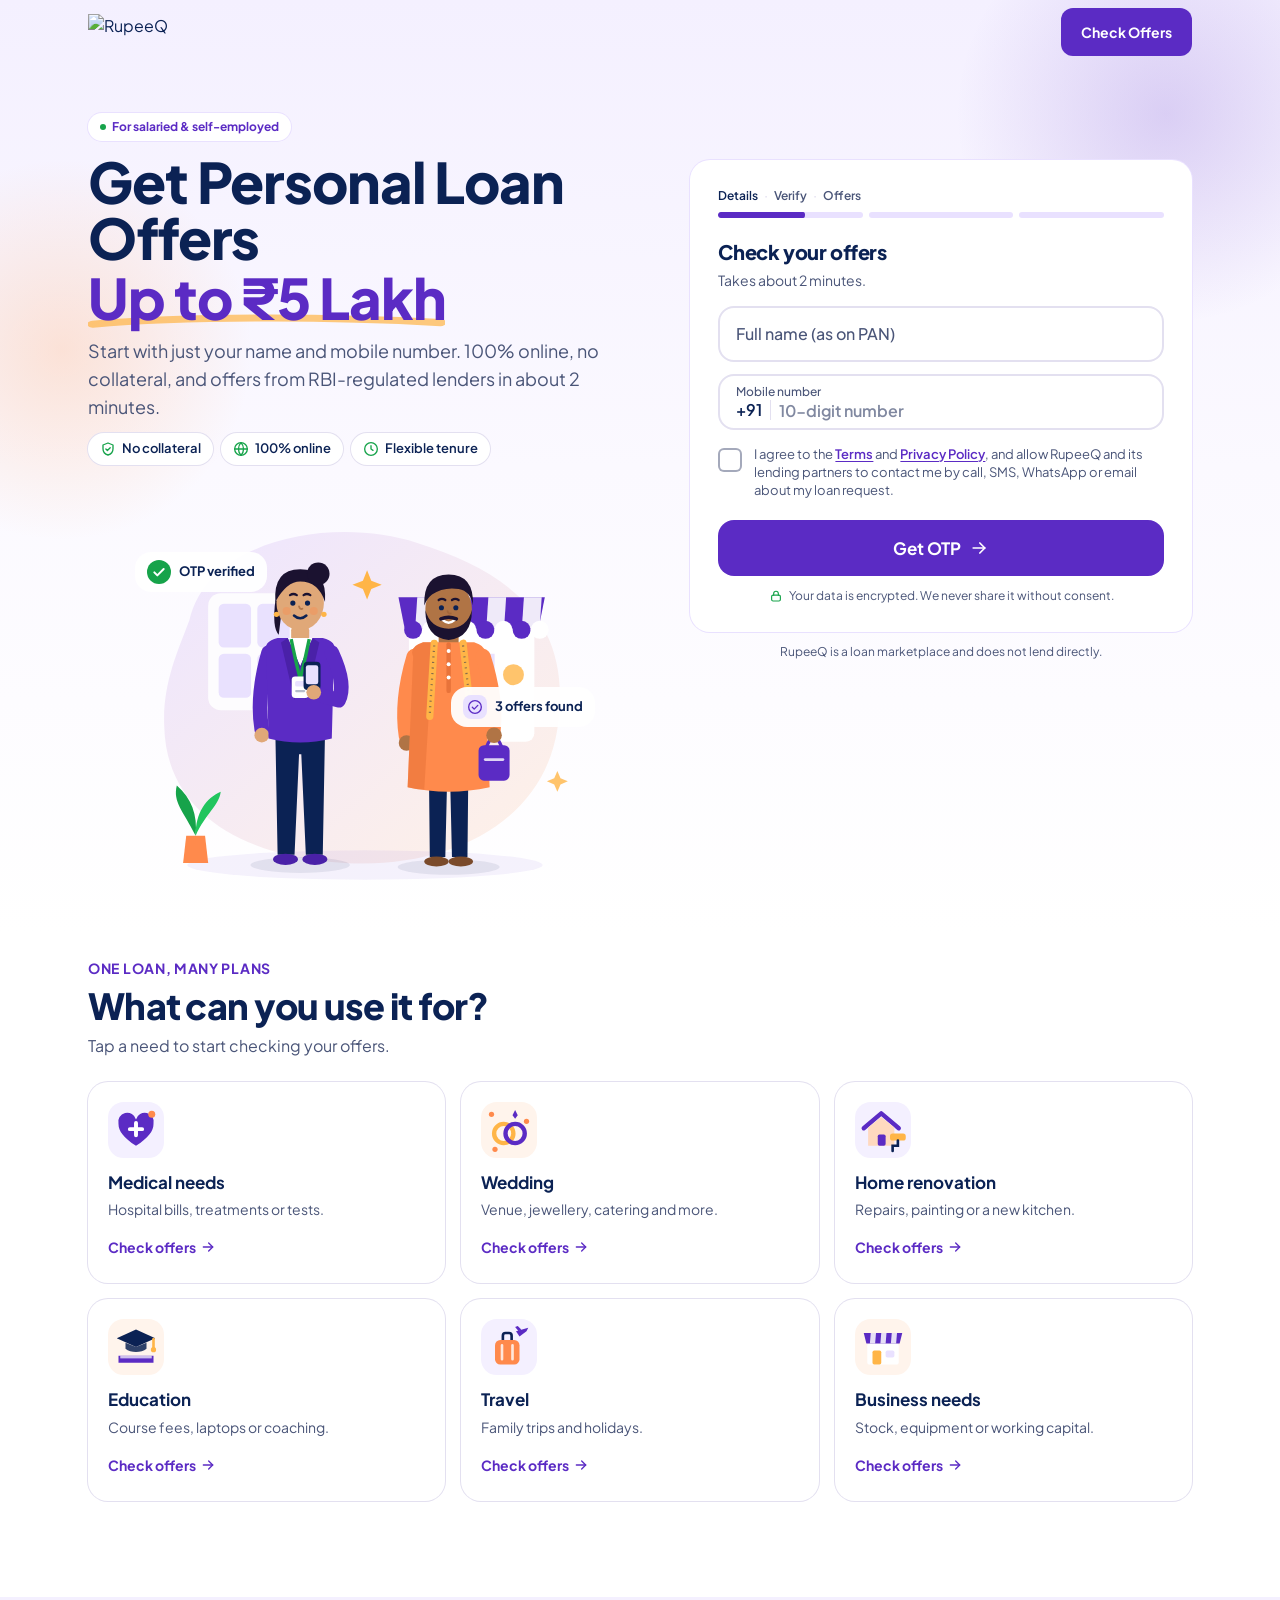
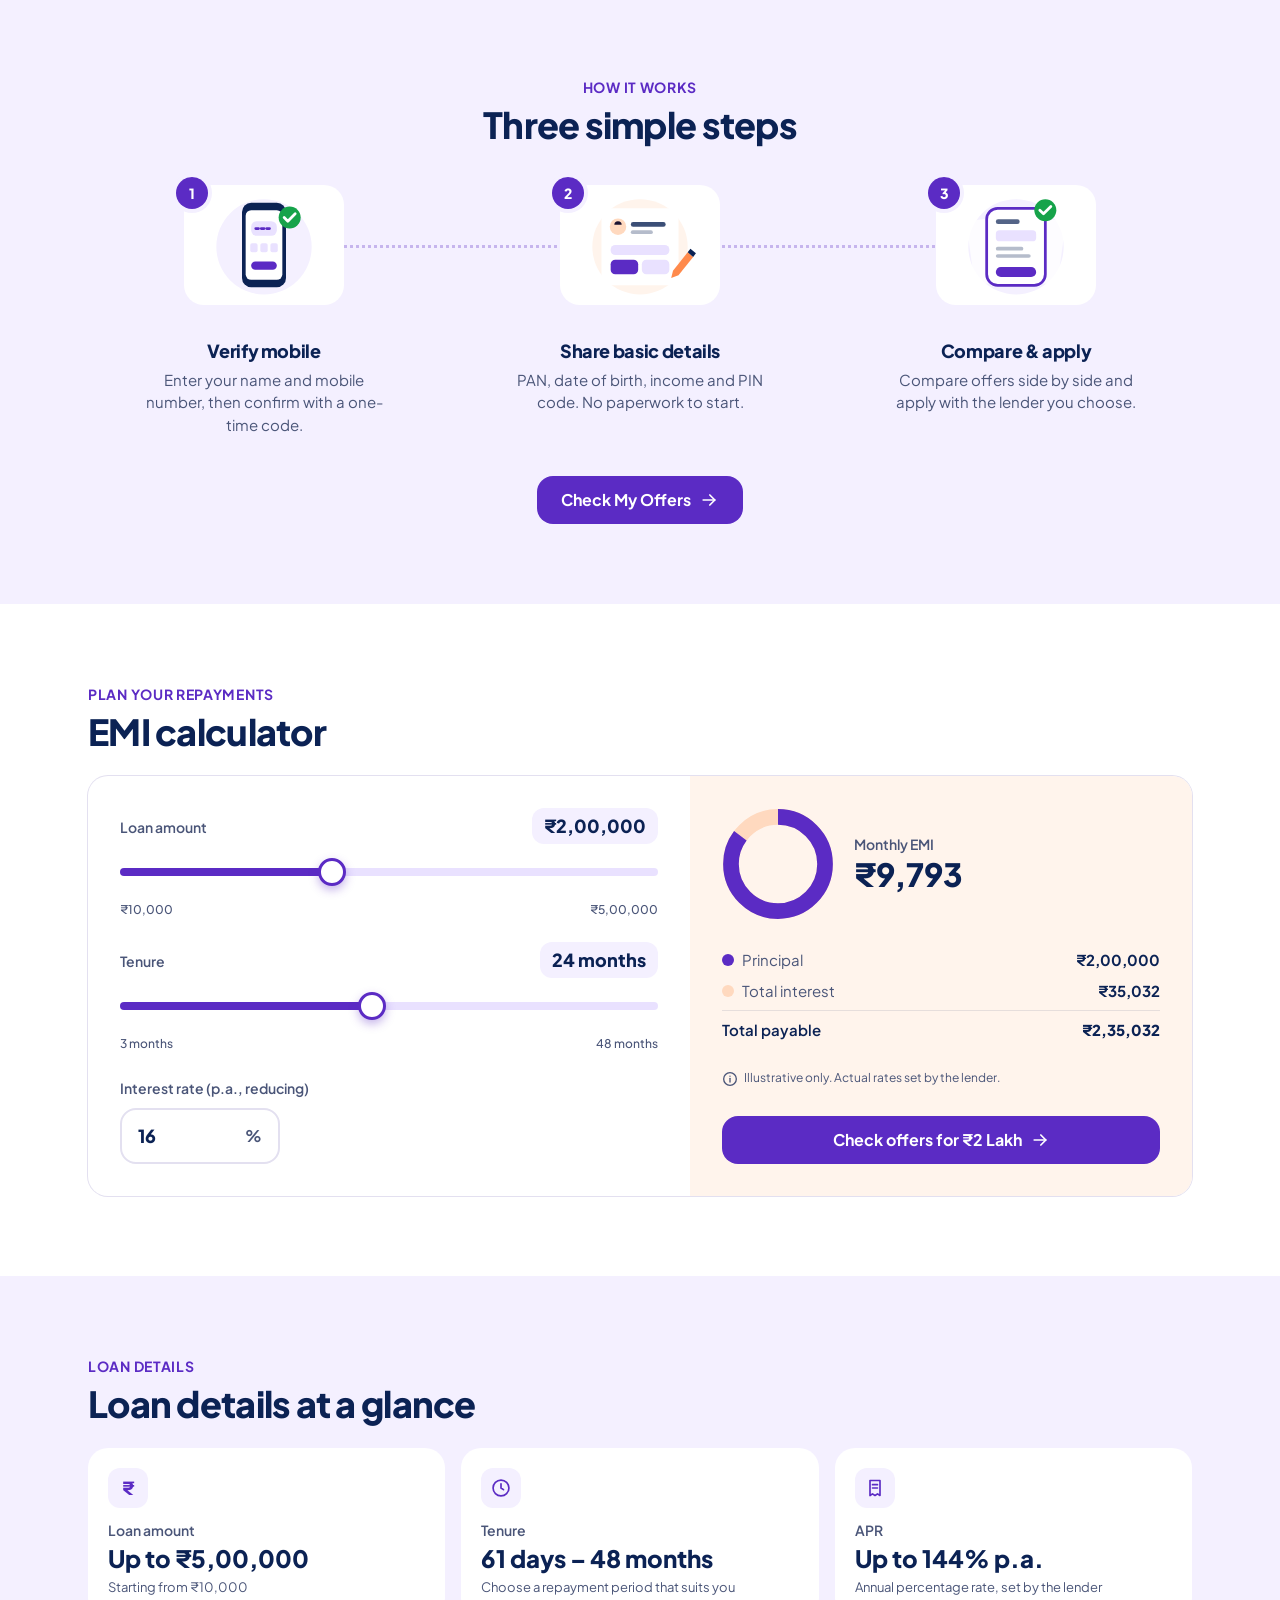
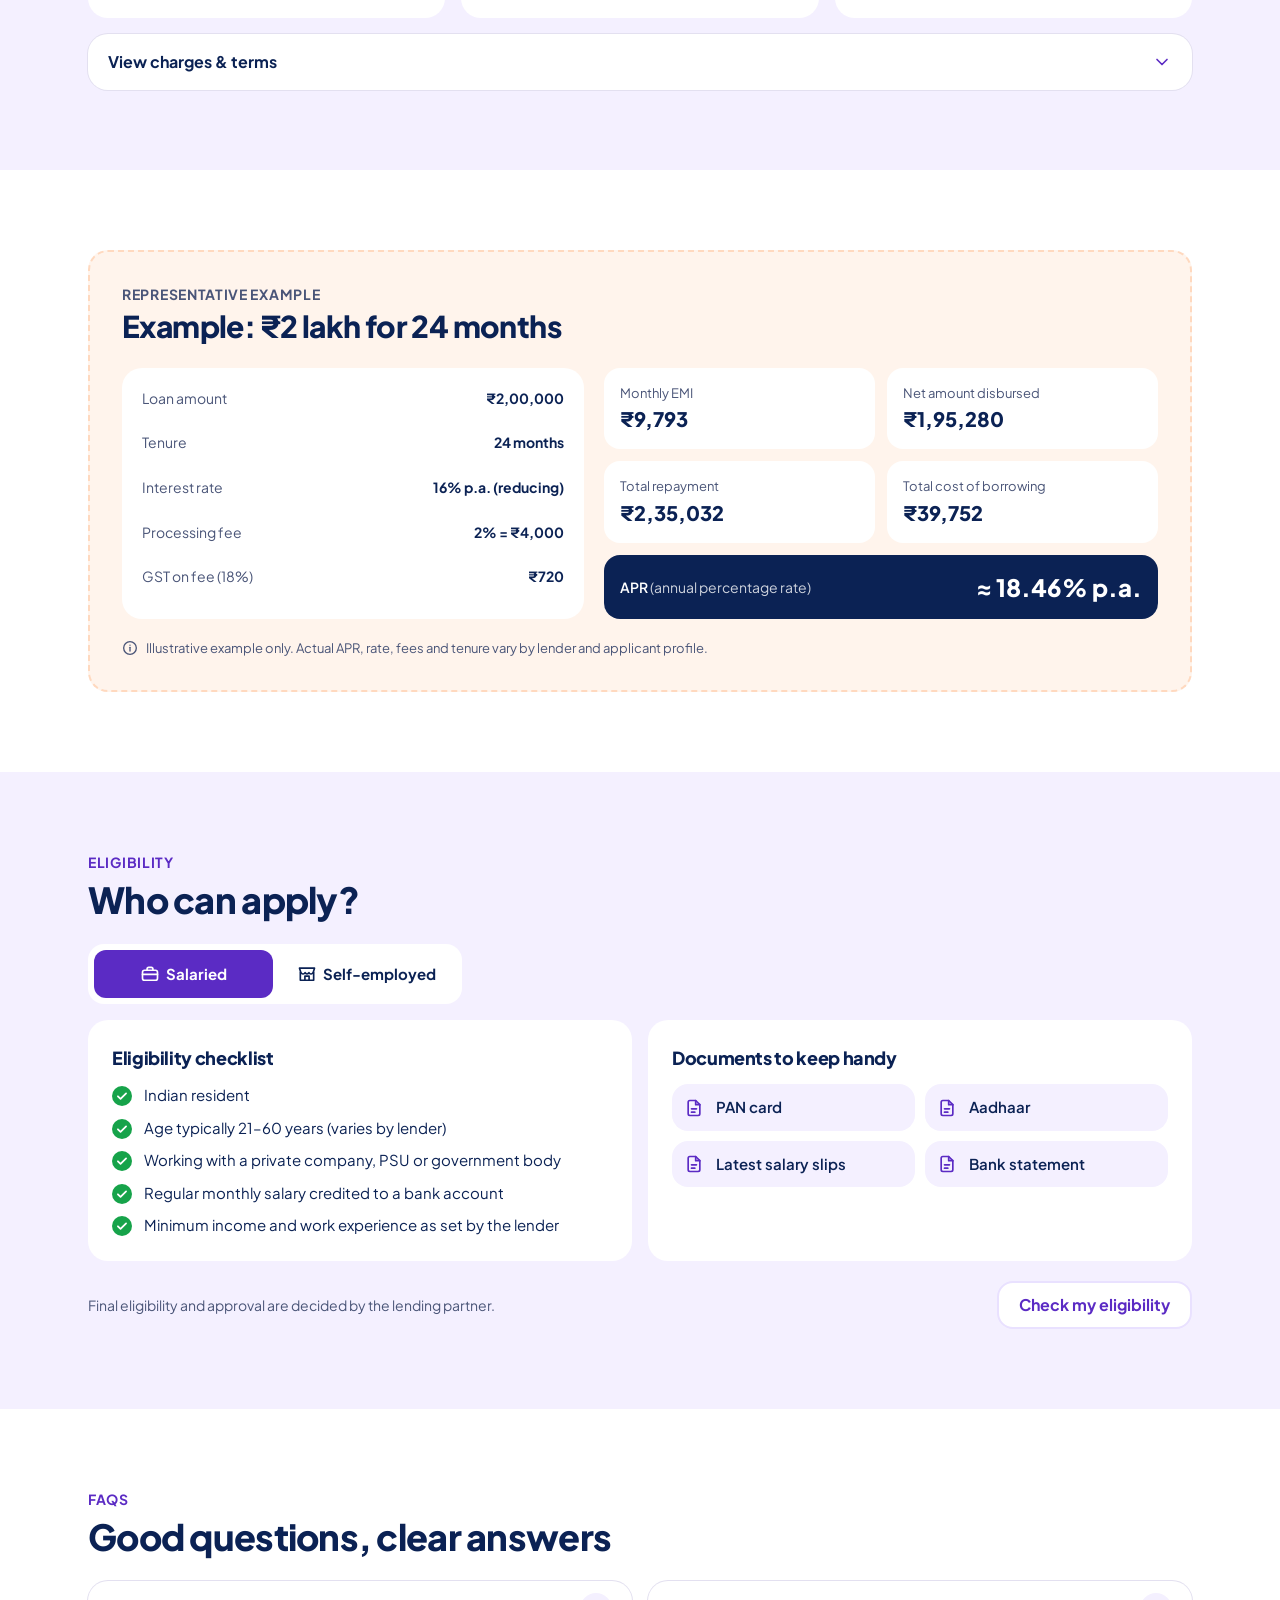
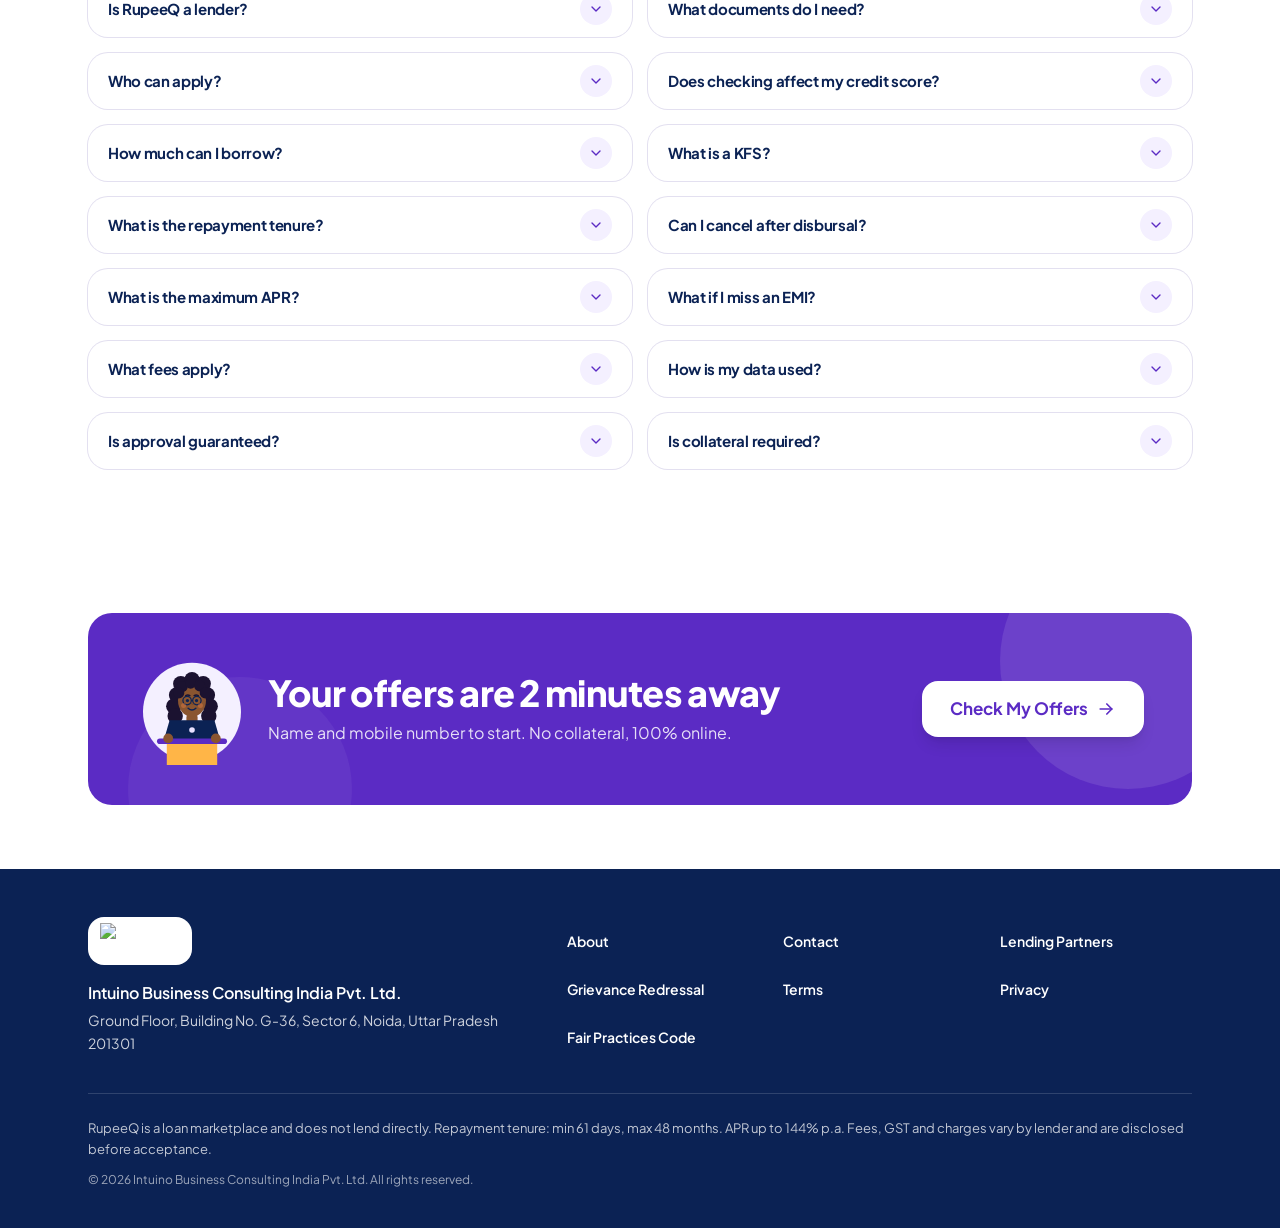
==== site/index.html @ 16d87f69 "Add RupeeQ PL landing page, incoming folder and design handoff - site/: static HTML/CSS/JS build of " ====
<!doctype html>
<html lang="en-IN">
  <head>
    <meta charset="utf-8" />
    <meta name="viewport" content="width=device-width, initial-scale=1" />
    <title>Personal Loan Offers up to ₹5 Lakh | RupeeQ</title>
    <meta
      name="description"
      content="Start with just your name and mobile number. 100% online, no collateral, and personal loan offers from RBI-regulated lenders in about 2 minutes."
    />
    <link rel="preconnect" href="https://fonts.googleapis.com" />
    <link rel="preconnect" href="https://fonts.gstatic.com" crossorigin />
    <link rel="stylesheet" href="https://fonts.googleapis.com/css2?family=Plus+Jakarta+Sans:wght@400;500;600;700;800&amp;display=swap" />
    <link rel="stylesheet" href="css/rupeeq-pl.css" />
    <link rel="stylesheet" href="css/site.css" />
    <script>
      document.documentElement.classList.add("js");
      // apiBase "" runs the form in demo mode (mock OTP / eligibility responses).
      // Set it to the API origin, e.g. "https://api.rupeeq.com", to call /api/pl/* for real.
      window.RQ_CONFIG = {
        apiBase: "",
        offersPath: "/personal-loan/offers",
      };
    </script>
    <script src="js/app.js" defer></script>
  </head>
  <body>
    <a
      href="#apply"
      class="sr-only focus:not-sr-only focus:fixed focus:left-4 focus:top-4 focus:z-50 focus:rounded-xl focus:bg-white focus:p-3 focus:font-bold"
      >Skip to application form</a
    >
    <header id="site-header" class="sticky top-0 z-40 transition-all duration-300 bg-transparent">
      <div id="site-header-bar" class="container-lp flex items-center justify-between transition-all duration-300 h-16">
        <a href="/" class="flex min-h-12 items-center gap-2" aria-label="RupeeQ home"
          ><img alt="RupeeQ" class="h-9 w-auto" src="https://rupeeq.com/public/web/images/global/icons/logo.png" /></a
        ><button type="button" data-cta="header" class="btn-primary rounded-xl px-4 text-sm shadow-none sm:px-5">Check Offers</button>
      </div>
    </header>
    <main id="main">
      <section class="relative -mt-16 overflow-hidden pt-16" aria-labelledby="hero-title">
        <div aria-hidden="true" class="pointer-events-none absolute inset-0 -z-10">
          <div class="absolute inset-0 bg-gradient-to-b from-lilac via-[#FBF9FF] to-white"></div>
          <div
            class="absolute -right-24 -top-24 h-[420px] w-[420px] rounded-full bg-[radial-gradient(closest-side,rgb(91_43_196/0.18),transparent)]"
          ></div>
          <div
            class="absolute -left-32 top-40 h-[380px] w-[380px] rounded-full bg-[radial-gradient(closest-side,rgb(255_186_140/0.35),transparent)]"
          ></div>
        </div>
        <div class="container-lp grid items-start gap-5 pb-10 pt-2 lg:grid-cols-[1.05fr_0.95fr] lg:gap-12 lg:pt-12">
          <div>
            <span
              class="inline-flex items-center gap-1.5 rounded-full bg-white px-3 py-1.5 text-xs font-bold text-brand shadow-[var(--shadow-soft)] ring-1 ring-brand-100"
              ><span class="h-1.5 w-1.5 rounded-full bg-ok" aria-hidden="true"></span> For salaried &amp; self-employed</span
            >
            <h1 id="hero-title" class="mt-3 text-[30px] leading-[1.12] text-ink sm:text-5xl lg:text-[56px]">
              Get Personal Loan Offers<span class="relative mt-1 block w-fit"
                ><span class="relative z-10 text-brand">Up to ₹5 Lakh</span
                ><svg
                  aria-hidden="true"
                  viewBox="0 0 300 20"
                  preserveAspectRatio="none"
                  class="absolute -bottom-1 left-0 z-0 h-3 w-full sm:h-4"
                >
                  <path
                    d="M4 14 C 80 4, 200 4, 296 12"
                    stroke="#FFB547"
                    stroke-width="9"
                    stroke-linecap="round"
                    fill="none"
                    opacity="0.7"
                  ></path></svg
              ></span>
            </h1>
            <p class="mt-3 max-w-xl text-[15px] leading-relaxed text-ink-soft sm:text-lg">
              Start with just your name and mobile number. 100% online, no collateral, and offers from RBI-regulated lenders in about 2
              minutes.
            </p>
            <ul class="mt-3 flex flex-wrap gap-1.5 sm:gap-2" aria-label="Key features">
              <li
                class="flex items-center gap-1.5 rounded-full bg-white px-2.5 py-1 text-[13px] font-semibold text-ink ring-1 ring-line sm:px-3 sm:py-1.5"
              >
                <svg
                  width="24"
                  height="24"
                  viewBox="0 0 24 24"
                  fill="none"
                  stroke="currentColor"
                  stroke-width="2"
                  stroke-linecap="round"
                  stroke-linejoin="round"
                  aria-hidden="true"
                  focusable="false"
                  class="h-4 w-4 text-ok"
                >
                  <path d="M12 3 4.5 6v5.5c0 4.6 3.2 8.2 7.5 9.5 4.3-1.3 7.5-4.9 7.5-9.5V6L12 3Z"></path>
                  <path d="m8.8 12 2.3 2.3 4.2-4.3"></path>
                </svg>
                No collateral
              </li>
              <li
                class="flex items-center gap-1.5 rounded-full bg-white px-2.5 py-1 text-[13px] font-semibold text-ink ring-1 ring-line sm:px-3 sm:py-1.5"
              >
                <svg
                  width="24"
                  height="24"
                  viewBox="0 0 24 24"
                  fill="none"
                  stroke="currentColor"
                  stroke-width="2"
                  stroke-linecap="round"
                  stroke-linejoin="round"
                  aria-hidden="true"
                  focusable="false"
                  class="h-4 w-4 text-ok"
                >
                  <circle cx="12" cy="12" r="9.5"></circle>
                  <path d="M2.5 12h19M12 2.5c2.6 2.8 3.8 6 3.8 9.5s-1.2 6.7-3.8 9.5c-2.6-2.8-3.8-6-3.8-9.5S9.4 5.3 12 2.5Z"></path>
                </svg>
                100% online
              </li>
              <li
                class="flex items-center gap-1.5 rounded-full bg-white px-2.5 py-1 text-[13px] font-semibold text-ink ring-1 ring-line sm:px-3 sm:py-1.5"
              >
                <svg
                  width="24"
                  height="24"
                  viewBox="0 0 24 24"
                  fill="none"
                  stroke="currentColor"
                  stroke-width="2"
                  stroke-linecap="round"
                  stroke-linejoin="round"
                  aria-hidden="true"
                  focusable="false"
                  class="h-4 w-4 text-ok"
                >
                  <circle cx="12" cy="12" r="9.5"></circle>
                  <path d="M12 7v5l3 2"></path>
                </svg>
                Flexible tenure
              </li>
            </ul>
            <div class="relative mx-auto w-full max-w-[460px] mt-8 hidden lg:block">
              <svg
                viewBox="0 0 440 380"
                class="h-auto w-full"
                role="img"
                aria-label="Illustration of a salaried professional and a self-employed shop owner checking loan offers"
              >
                <defs>
                  <linearGradient id="hs-bg" x1="0" y1="0" x2="1" y2="1">
                    <stop offset="0" stop-color="#EDE5FF"></stop>
                    <stop offset="1" stop-color="#FFF1E6"></stop>
                  </linearGradient>
                </defs>
                <path
                  d="M52 118 C70 40 190 18 270 44 C360 72 420 120 404 222 C390 312 300 356 200 350 C100 344 30 300 28 220 C26 180 40 150 52 118 Z"
                  fill="url(#hs-bg)"
                ></path>
                <g opacity="0.9">
                  <rect x="70" y="92" width="88" height="112" rx="12" fill="#FFFFFF"></rect>
                  <rect x="80" y="102" width="31" height="42" rx="5" fill="#E9E1FF"></rect>
                  <rect x="117" y="102" width="31" height="42" rx="5" fill="#E9E1FF"></rect>
                  <rect x="80" y="150" width="31" height="42" rx="5" fill="#E9E1FF"></rect>
                  <rect x="117" y="150" width="31" height="42" rx="5" fill="#E9E1FF"></rect>
                </g>
                <g>
                  <rect x="262" y="118" width="120" height="116" rx="8" fill="#FFFFFF"></rect>
                  <path d="M252 96 H392 L386 126 H258 Z" fill="#5B2BC4"></path>
                  <path d="M270 96 H287 L285 126 H268 Z" fill="#FFFFFF" opacity="0.9"></path>
                  <path d="M304 96 H321 L319 126 H302 Z" fill="#FFFFFF" opacity="0.9"></path>
                  <path d="M338 96 H355 L353 126 H336 Z" fill="#FFFFFF" opacity="0.9"></path>
                  <path d="M372 96 H389 L387 126 H370 Z" fill="#FFFFFF" opacity="0.9"></path>
                  <circle cx="266" cy="127" r="8.6" fill="#5B2BC4"></circle>
                  <circle cx="283.3" cy="127" r="8.6" fill="#FFFFFF"></circle>
                  <circle cx="300.6" cy="127" r="8.6" fill="#5B2BC4"></circle>
                  <circle cx="317.9" cy="127" r="8.6" fill="#FFFFFF"></circle>
                  <circle cx="335.2" cy="127" r="8.6" fill="#5B2BC4"></circle>
                  <circle cx="352.5" cy="127" r="8.6" fill="#FFFFFF"></circle>
                  <circle cx="369.8" cy="127" r="8.6" fill="#5B2BC4"></circle>
                  <circle cx="387.1" cy="127" r="8.6" fill="#FFFFFF"></circle>
                  <path d="M280 150 h28 v40 h-28 z" fill="#FFD9BF"></path>
                  <path d="M290 150 v-6 h8 v6" stroke="#FF8A4C" stroke-width="3" fill="none"></path>
                  <path d="M318 150 h26 v40 h-26 z" fill="#E9E1FF"></path>
                  <circle cx="362" cy="170" r="10" fill="#FFB547" opacity="0.8"></circle>
                </g>
                <ellipse cx="220" cy="352" rx="170" ry="14" fill="#5B2BC4" opacity="0.06"></ellipse>
                <g transform="translate(46 350)">
                  <path d="M0 0 h24 l-3 -26 h-18 z" fill="#FF8A4C"></path>
                  <path d="M12 -26 C0 -50 -10 -58 -6 -74 C8 -62 14 -46 12 -26 Z" fill="#16A34A"></path>
                  <path d="M12 -26 C22 -48 34 -54 36 -68 C22 -62 12 -48 12 -26 Z" fill="#22C55E"></path>
                </g>
                <g transform="translate(158 352) scale(1.08)">
                  <ellipse cx="0" cy="0" rx="44" ry="7" fill="#0B2254" opacity="0.08"></ellipse>
                  <path d="M-22 -118 L-20 -9 L-5 -9 L-1 -98 L1 -98 L5 -9 L20 -9 L22 -118 Z" fill="#0B2254"></path>
                  <ellipse cx="-13" cy="-5" rx="11" ry="5" fill="#4A21A8"></ellipse>
                  <ellipse cx="13" cy="-5" rx="11" ry="5" fill="#4A21A8"></ellipse>
                  <path d="M-28 -188 Q-39 -150 -34 -120" stroke="#5B2BC4" stroke-width="13" stroke-linecap="round" fill="none"></path>
                  <circle cx="-34" cy="-115" r="6.5" fill="#E0A878"></circle>
                  <rect x="-8" y="-214" width="16" height="18" rx="6" fill="#E0A878"></rect>
                  <path d="M-30 -188 Q-33 -198 -20 -201 L20 -201 Q33 -198 30 -188 L28 -112 Q0 -105 -28 -112 Z" fill="#5B2BC4"></path>
                  <path d="M-11 -201 L0 -176 L11 -201 Z" fill="#FFFFFF"></path>
                  <path d="M-11 -201 L0 -176 L-5 -146 L-17 -197 Z" fill="#4A21A8"></path>
                  <path d="M11 -201 L0 -176 L5 -146 L17 -197 Z" fill="#4A21A8"></path>
                  <path d="M-8 -200 Q-3 -176 0 -165 Q3 -176 8 -200" stroke="#16A34A" stroke-width="3" fill="none"></path>
                  <rect x="-7.5" y="-167" width="15" height="19" rx="3" fill="#FFFFFF"></rect>
                  <rect x="-4.5" y="-163" width="9" height="5" rx="1.5" fill="#E9E1FF"></rect>
                  <rect x="-4.5" y="-155" width="9" height="2" rx="1" fill="#0B2254" opacity="0.3"></rect>
                  <path d="M-22 -234 Q-25 -210 -19 -204 L-15 -236 Z" fill="#1B1230"></path>
                  <ellipse cx="0" cy="-232" rx="21" ry="24" fill="#E0A878"></ellipse>
                  <path d="M-22 -233 Q-24 -262 0 -262 Q24 -262 22 -233 Q16 -251 0 -251 Q-12 -251 -22 -233 Z" fill="#1B1230"></path>
                  <circle cx="16" cy="-258" r="10" fill="#1B1230"></circle>
                  <circle cx="-21" cy="-222" r="2.4" fill="#FFB547"></circle>
                  <circle cx="21" cy="-222" r="2.4" fill="#FFB547"></circle>
                  <g>
                    <path d="M-9 -239 q3 -2 6 0" stroke="#1B1230" stroke-width="2" stroke-linecap="round" fill="none"></path>
                    <path d="M3 -239 q3 -2 6 0" stroke="#1B1230" stroke-width="2" stroke-linecap="round" fill="none"></path>
                    <circle cx="-6.5" cy="-232" r="2.3" fill="#0B2254"></circle>
                    <circle cx="6.5" cy="-232" r="2.3" fill="#0B2254"></circle>
                    <path d="M-5.5 -221 Q0 -216 5.5 -221" stroke="#0B2254" stroke-width="2.2" stroke-linecap="round" fill="none"></path>
                    <g fill="#FF8A4C" opacity="0.35">
                      <circle cx="-12" cy="-225" r="3.6"></circle>
                      <circle cx="12" cy="-225" r="3.6"></circle>
                    </g>
                    <path d="M-1 -229 q1 3 3 2" stroke="#9C6238" stroke-width="1.6" stroke-linecap="round" fill="none" opacity="0.7"></path>
                  </g>
                  <path
                    d="M28 -188 Q41 -160 34 -146 L15 -151"
                    stroke="#5B2BC4"
                    stroke-width="13"
                    stroke-linecap="round"
                    stroke-linejoin="round"
                    fill="none"
                  ></path>
                  <rect x="3" y="-180" width="15" height="25" rx="3.5" fill="#0B2254"></rect>
                  <rect x="5" y="-177" width="11" height="17" rx="2" fill="#E9E1FF"></rect>
                  <circle cx="12" cy="-153" r="6.5" fill="#E0A878"></circle>
                </g>
                <g transform="translate(300 354) scale(1.06)">
                  <ellipse cx="0" cy="0" rx="46" ry="7" fill="#0B2254" opacity="0.08"></ellipse>
                  <path d="M-18 -110 L-17 -9 L-3 -9 L-1 -95 L1 -95 L3 -9 L17 -9 L18 -110 Z" fill="#0B2254"></path>
                  <ellipse cx="-11" cy="-5" rx="11" ry="4.5" fill="#7A4A2A"></ellipse>
                  <ellipse cx="11" cy="-5" rx="11" ry="4.5" fill="#7A4A2A"></ellipse>
                  <path d="M-31 -190 Q-43 -150 -38 -118" stroke="#FF8A4C" stroke-width="14" stroke-linecap="round" fill="none"></path>
                  <circle cx="-38" cy="-112" r="7" fill="#B07445"></circle>
                  <rect x="-9" y="-215" width="18" height="18" rx="6" fill="#B07445"></rect>
                  <path d="M-32 -190 Q-36 -199 -23 -203 L23 -203 Q36 -199 32 -190 L37 -72 Q0 -64 -37 -72 Z" fill="#FF8A4C"></path>
                  <path d="M-32 -190 Q-36 -199 -23 -203 L-14 -203 L-22 -70 Q-30 -70 -37 -72 Z" fill="#E8733A" opacity="0.55"></path>
                  <rect x="-2" y="-203" width="4" height="46" rx="2" fill="#E8733A"></rect>
                  <circle cx="0" cy="-195" r="1.8" fill="#FFFFFF"></circle>
                  <circle cx="0" cy="-183" r="1.8" fill="#FFFFFF"></circle>
                  <circle cx="0" cy="-171" r="1.8" fill="#FFFFFF"></circle>
                  <path d="M-13 -202 Q-15 -170 -17 -136" stroke="#FFB547" stroke-width="6.5" stroke-linecap="round" fill="none"></path>
                  <path d="M13 -202 Q16 -176 19 -148" stroke="#FFB547" stroke-width="6.5" stroke-linecap="round" fill="none"></path>
                  <path
                    d="M-13 -200 Q-15 -170 -17 -138"
                    stroke="#0B2254"
                    stroke-width="2"
                    stroke-dasharray="1 4"
                    fill="none"
                    opacity="0.5"
                  ></path>
                  <path
                    d="M13 -200 Q16 -176 19 -150"
                    stroke="#0B2254"
                    stroke-width="2"
                    stroke-dasharray="1 4"
                    fill="none"
                    opacity="0.5"
                  ></path>
                  <ellipse cx="0" cy="-233" rx="21" ry="24" fill="#B07445"></ellipse>
                  <path
                    d="M-22 -236 Q-23 -264 0 -264 Q23 -264 22 -236 Q20 -249 9 -251 Q-5 -253 -15 -246 Q-20 -242 -22 -236 Z"
                    fill="#1B1230"
                  ></path>
                  <path d="M-21 -232 Q-21 -207 0 -205 Q21 -207 21 -232 Q17 -216 0 -215 Q-17 -216 -21 -232 Z" fill="#1B1230"></path>
                  <g>
                    <path d="M-9 -241 q3 -2 6 0" stroke="#1B1230" stroke-width="2" stroke-linecap="round" fill="none"></path>
                    <path d="M3 -241 q3 -2 6 0" stroke="#1B1230" stroke-width="2" stroke-linecap="round" fill="none"></path>
                    <circle cx="-6.5" cy="-234" r="2.3" fill="#0B2254"></circle>
                    <circle cx="6.5" cy="-234" r="2.3" fill="#0B2254"></circle>
                    <path d="M-5.5 -223 Q0 -218 5.5 -223" stroke="#FFFFFF" stroke-width="2.2" stroke-linecap="round" fill="none"></path>
                    <path d="M-1 -231 q1 3 3 2" stroke="#9C6238" stroke-width="1.6" stroke-linecap="round" fill="none" opacity="0.7"></path>
                  </g>
                  <path d="M-7 -224 Q0 -227 7 -224" stroke="#1B1230" stroke-width="3.2" stroke-linecap="round" fill="none"></path>
                  <path d="M31 -190 Q43 -152 40 -124" stroke="#FF8A4C" stroke-width="14" stroke-linecap="round" fill="none"></path>
                  <path d="M34 -108 Q41 -126 48 -108" stroke="#5B2BC4" stroke-width="3" fill="none"></path>
                  <rect x="27" y="-110" width="28" height="32" rx="5" fill="#5B2BC4"></rect>
                  <path d="M33 -97 h16" stroke="#FFFFFF" stroke-width="2.5" stroke-linecap="round" opacity="0.8"></path>
                  <circle cx="41" cy="-119" r="7" fill="#B07445"></circle>
                </g>
                <g fill="#FFB547">
                  <path d="M222 70 l4 10 10 4 -10 4 -4 10 -4 -10 -10 -4 10 -4 z"></path>
                  <path d="M404 262 l3 7 7 3 -7 3 -3 7 -3 -7 -7 -3 7 -3 z" opacity="0.8"></path>
                </g>
              </svg>
              <div
                aria-hidden="true"
                class="pointer-events-none absolute flex items-center gap-2 rounded-2xl bg-white/95 px-3 py-2 text-[13px] font-bold text-ink shadow-[var(--shadow-lift)] left-0 top-[14%] rq-float"
                style="--float-delay: 0.6s"
              >
                <span class="flex h-6 w-6 items-center justify-center rounded-full bg-ok text-white"
                  ><svg
                    width="24"
                    height="24"
                    viewBox="0 0 24 24"
                    fill="none"
                    stroke="currentColor"
                    stroke-width="3"
                    stroke-linecap="round"
                    stroke-linejoin="round"
                    aria-hidden="true"
                    focusable="false"
                    class="h-4 w-4"
                  >
                    <path d="m5 12.5 4.5 4.5L19 7.5"></path></svg></span
                >OTP verified
              </div>
              <div
                aria-hidden="true"
                class="pointer-events-none absolute flex items-center gap-2 rounded-2xl bg-white/95 px-3 py-2 text-[13px] font-bold text-ink shadow-[var(--shadow-lift)] right-0 top-[48%] rq-float"
                style="--float-delay: 1s"
              >
                <span class="flex h-6 w-6 items-center justify-center rounded-lg bg-brand-100 text-brand"
                  ><svg
                    width="24"
                    height="24"
                    viewBox="0 0 24 24"
                    fill="none"
                    stroke="currentColor"
                    stroke-width="2"
                    stroke-linecap="round"
                    stroke-linejoin="round"
                    aria-hidden="true"
                    focusable="false"
                    class="h-4 w-4"
                  >
                    <circle cx="12" cy="12" r="9.5"></circle>
                    <path d="m8 12.4 2.8 2.8L16.2 9.6"></path></svg></span
                >3 offers found
              </div>
            </div>
          </div>
          <div class="lg:sticky lg:top-24">
            <div id="apply" class="card relative scroll-mt-20 overflow-hidden p-4 ring-1 ring-brand-100 shadow-[var(--shadow-lift)] sm:p-7">
              <div id="apply-progress">
                <div>
                  <div class="mb-2 flex items-center justify-between text-xs font-semibold">
                    <span class="text-ink-soft"
                      ><span class="sr-only">Step 1 of 3: </span
                      ><span aria-current="step" class="text-ink">Details<span aria-hidden="true" class="mx-1.5 text-line">·</span></span
                      ><span class="">Verify<span aria-hidden="true" class="mx-1.5 text-line">·</span></span
                      ><span class="">Offers</span></span
                    >
                  </div>
                  <div class="grid grid-cols-3 gap-1.5" aria-hidden="true">
                    <div class="h-1.5 overflow-hidden rounded-full bg-brand-100">
                      <div class="h-full origin-left rounded-full bg-brand"></div>
                    </div>
                    <div class="h-1.5 overflow-hidden rounded-full bg-brand-100">
                      <div class="h-full origin-left rounded-full bg-brand"></div>
                    </div>
                    <div class="h-1.5 overflow-hidden rounded-full bg-brand-100">
                      <div class="h-full origin-left rounded-full bg-brand"></div>
                    </div>
                  </div>
                </div>
              </div>
              <div id="apply-body" class="mt-4 sm:mt-5">
                <form novalidate="" aria-labelledby="s1-title" data-step="1">
                  <h2 id="s1-title" class="text-xl text-ink">Check your offers</h2>
                  <p class="mt-1 hidden text-sm text-ink-soft sm:block">Takes about 2 minutes.</p>
                  <div class="mt-4 space-y-3">
                    <div class="">
                      <div
                        class="group relative flex h-14 items-center rounded-2xl border-2 bg-white transition-colors border-line focus-within:border-brand hover:border-brand-100 focus-within:hover:border-brand"
                      >
                        <input
                          id="f-name"
                          placeholder=" "
                          aria-invalid="false"
                          class="peer h-full w-full rounded-2xl bg-transparent pt-4 text-base font-semibold text-ink outline-none px-4 placeholder:text-transparent"
                          autocomplete="name"
                          autocapitalize="words"
                          enterkeyhint="next"
                          inputmode="text"
                          maxlength="60"
                          value=""
                          name="name"
                        /><label
                          for="f-name"
                          class="pointer-events-none absolute left-4 top-2 text-xs font-medium text-ink-soft transition-all peer-focus:text-brand peer-placeholder-shown:top-1/2 peer-placeholder-shown:-translate-y-1/2 peer-placeholder-shown:text-base peer-focus:top-2 peer-focus:translate-y-0 peer-focus:text-xs"
                          >Full name (as on PAN)</label
                        >
                      </div>
                    </div>
                    <div class="">
                      <div
                        class="group relative flex h-14 items-center rounded-2xl border-2 bg-white transition-colors border-line focus-within:border-brand hover:border-brand-100 focus-within:hover:border-brand"
                      >
                        <span class="ml-4 flex items-center gap-2 pt-4 text-base font-semibold text-ink" aria-hidden="true"
                          >+91<span class="h-5 w-px bg-line"></span></span
                        ><input
                          id="f-mobile"
                          placeholder="10-digit number"
                          aria-invalid="false"
                          class="peer h-full w-full rounded-2xl bg-transparent pt-4 text-base font-semibold text-ink outline-none pl-2 pr-4 placeholder:text-ink-soft/70"
                          inputmode="numeric"
                          autocomplete="tel-national"
                          enterkeyhint="next"
                          type="tel"
                          value=""
                          name="mobile"
                        /><label
                          for="f-mobile"
                          class="pointer-events-none absolute left-4 top-2 text-xs font-medium text-ink-soft transition-all peer-focus:text-brand"
                          >Mobile number</label
                        >
                      </div>
                    </div>
                    <div>
                      <label for="f-consent" class="flex min-h-12 cursor-pointer items-start gap-3 py-1"
                        ><span class="relative mt-0.5 flex h-6 w-6 shrink-0 items-center justify-center"
                          ><input
                            id="f-consent"
                            aria-invalid="false"
                            class="peer h-6 w-6 cursor-pointer appearance-none rounded-md border-2 bg-white transition-colors checked:border-brand checked:bg-brand border-ink-soft/50"
                            type="checkbox" /><svg
                            viewBox="0 0 24 24"
                            class="pointer-events-none absolute h-4 w-4 text-white opacity-0 peer-checked:opacity-100"
                            fill="none"
                            stroke="currentColor"
                            stroke-width="3.2"
                            stroke-linecap="round"
                            stroke-linejoin="round"
                            aria-hidden="true"
                          >
                            <path d="m5 12.5 4.5 4.5L19 7.5"></path></svg></span
                        ><span class="text-[13px] leading-snug text-ink-soft"
                          >I agree to the
                          <a class="font-semibold text-brand underline underline-offset-2" href="/terms" target="_blank" rel="noopener"
                            >Terms</a
                          >
                          and
                          <a class="font-semibold text-brand underline underline-offset-2" href="/privacy" target="_blank" rel="noopener"
                            >Privacy Policy</a
                          >, and allow RupeeQ and its lending partners to contact me by call, SMS, WhatsApp or email about my loan
                          request.</span
                        ></label
                      >
                    </div>
                  </div>
                  <button type="submit" aria-busy="false" class="btn-primary relative min-h-14 text-[17px] mt-4 w-full">
                    Get OTP
                    <svg
                      width="24"
                      height="24"
                      viewBox="0 0 24 24"
                      fill="none"
                      stroke="currentColor"
                      stroke-width="2"
                      stroke-linecap="round"
                      stroke-linejoin="round"
                      aria-hidden="true"
                      focusable="false"
                      class="h-5 w-5"
                    >
                      <path d="M5 12h14"></path>
                      <path d="m13 6 6 6-6 6"></path>
                    </svg>
                  </button>
                  <p class="mt-3 flex items-center justify-center gap-1.5 text-center text-xs text-ink-soft">
                    <svg
                      width="24"
                      height="24"
                      viewBox="0 0 24 24"
                      fill="none"
                      stroke="currentColor"
                      stroke-width="2"
                      stroke-linecap="round"
                      stroke-linejoin="round"
                      aria-hidden="true"
                      focusable="false"
                      class="h-3.5 w-3.5 text-ok"
                    >
                      <rect x="4.5" y="10.5" width="15" height="10" rx="2.5"></rect>
                      <path d="M8 10.5V7.8a4 4 0 0 1 8 0v2.7"></path>
                    </svg>
                    Your data is encrypted. We never share it without consent.
                  </p>
                </form>
              </div>
            </div>
            <p class="mt-3 text-center text-xs text-ink-soft">RupeeQ is a loan marketplace and does not lend directly.</p>
          </div>
          <div class="relative mx-auto w-full max-w-[460px] lg:hidden">
            <svg
              viewBox="0 0 440 380"
              class="h-auto w-full"
              role="img"
              aria-label="Illustration of a salaried professional and a self-employed shop owner checking loan offers"
            >
              <defs>
                <linearGradient id="hs-bg-m" x1="0" y1="0" x2="1" y2="1">
                  <stop offset="0" stop-color="#EDE5FF"></stop>
                  <stop offset="1" stop-color="#FFF1E6"></stop>
                </linearGradient>
              </defs>
              <path
                d="M52 118 C70 40 190 18 270 44 C360 72 420 120 404 222 C390 312 300 356 200 350 C100 344 30 300 28 220 C26 180 40 150 52 118 Z"
                fill="url(#hs-bg-m)"
              ></path>
              <g opacity="0.9">
                <rect x="70" y="92" width="88" height="112" rx="12" fill="#FFFFFF"></rect>
                <rect x="80" y="102" width="31" height="42" rx="5" fill="#E9E1FF"></rect>
                <rect x="117" y="102" width="31" height="42" rx="5" fill="#E9E1FF"></rect>
                <rect x="80" y="150" width="31" height="42" rx="5" fill="#E9E1FF"></rect>
                <rect x="117" y="150" width="31" height="42" rx="5" fill="#E9E1FF"></rect>
              </g>
              <g>
                <rect x="262" y="118" width="120" height="116" rx="8" fill="#FFFFFF"></rect>
                <path d="M252 96 H392 L386 126 H258 Z" fill="#5B2BC4"></path>
                <path d="M270 96 H287 L285 126 H268 Z" fill="#FFFFFF" opacity="0.9"></path>
                <path d="M304 96 H321 L319 126 H302 Z" fill="#FFFFFF" opacity="0.9"></path>
                <path d="M338 96 H355 L353 126 H336 Z" fill="#FFFFFF" opacity="0.9"></path>
                <path d="M372 96 H389 L387 126 H370 Z" fill="#FFFFFF" opacity="0.9"></path>
                <circle cx="266" cy="127" r="8.6" fill="#5B2BC4"></circle>
                <circle cx="283.3" cy="127" r="8.6" fill="#FFFFFF"></circle>
                <circle cx="300.6" cy="127" r="8.6" fill="#5B2BC4"></circle>
                <circle cx="317.9" cy="127" r="8.6" fill="#FFFFFF"></circle>
                <circle cx="335.2" cy="127" r="8.6" fill="#5B2BC4"></circle>
                <circle cx="352.5" cy="127" r="8.6" fill="#FFFFFF"></circle>
                <circle cx="369.8" cy="127" r="8.6" fill="#5B2BC4"></circle>
                <circle cx="387.1" cy="127" r="8.6" fill="#FFFFFF"></circle>
                <path d="M280 150 h28 v40 h-28 z" fill="#FFD9BF"></path>
                <path d="M290 150 v-6 h8 v6" stroke="#FF8A4C" stroke-width="3" fill="none"></path>
                <path d="M318 150 h26 v40 h-26 z" fill="#E9E1FF"></path>
                <circle cx="362" cy="170" r="10" fill="#FFB547" opacity="0.8"></circle>
              </g>
              <ellipse cx="220" cy="352" rx="170" ry="14" fill="#5B2BC4" opacity="0.06"></ellipse>
              <g transform="translate(46 350)">
                <path d="M0 0 h24 l-3 -26 h-18 z" fill="#FF8A4C"></path>
                <path d="M12 -26 C0 -50 -10 -58 -6 -74 C8 -62 14 -46 12 -26 Z" fill="#16A34A"></path>
                <path d="M12 -26 C22 -48 34 -54 36 -68 C22 -62 12 -48 12 -26 Z" fill="#22C55E"></path>
              </g>
              <g transform="translate(158 352) scale(1.08)">
                <ellipse cx="0" cy="0" rx="44" ry="7" fill="#0B2254" opacity="0.08"></ellipse>
                <path d="M-22 -118 L-20 -9 L-5 -9 L-1 -98 L1 -98 L5 -9 L20 -9 L22 -118 Z" fill="#0B2254"></path>
                <ellipse cx="-13" cy="-5" rx="11" ry="5" fill="#4A21A8"></ellipse>
                <ellipse cx="13" cy="-5" rx="11" ry="5" fill="#4A21A8"></ellipse>
                <path d="M-28 -188 Q-39 -150 -34 -120" stroke="#5B2BC4" stroke-width="13" stroke-linecap="round" fill="none"></path>
                <circle cx="-34" cy="-115" r="6.5" fill="#E0A878"></circle>
                <rect x="-8" y="-214" width="16" height="18" rx="6" fill="#E0A878"></rect>
                <path d="M-30 -188 Q-33 -198 -20 -201 L20 -201 Q33 -198 30 -188 L28 -112 Q0 -105 -28 -112 Z" fill="#5B2BC4"></path>
                <path d="M-11 -201 L0 -176 L11 -201 Z" fill="#FFFFFF"></path>
                <path d="M-11 -201 L0 -176 L-5 -146 L-17 -197 Z" fill="#4A21A8"></path>
                <path d="M11 -201 L0 -176 L5 -146 L17 -197 Z" fill="#4A21A8"></path>
                <path d="M-8 -200 Q-3 -176 0 -165 Q3 -176 8 -200" stroke="#16A34A" stroke-width="3" fill="none"></path>
                <rect x="-7.5" y="-167" width="15" height="19" rx="3" fill="#FFFFFF"></rect>
                <rect x="-4.5" y="-163" width="9" height="5" rx="1.5" fill="#E9E1FF"></rect>
                <rect x="-4.5" y="-155" width="9" height="2" rx="1" fill="#0B2254" opacity="0.3"></rect>
                <path d="M-22 -234 Q-25 -210 -19 -204 L-15 -236 Z" fill="#1B1230"></path>
                <ellipse cx="0" cy="-232" rx="21" ry="24" fill="#E0A878"></ellipse>
                <path d="M-22 -233 Q-24 -262 0 -262 Q24 -262 22 -233 Q16 -251 0 -251 Q-12 -251 -22 -233 Z" fill="#1B1230"></path>
                <circle cx="16" cy="-258" r="10" fill="#1B1230"></circle>
                <circle cx="-21" cy="-222" r="2.4" fill="#FFB547"></circle>
                <circle cx="21" cy="-222" r="2.4" fill="#FFB547"></circle>
                <g>
                  <path d="M-9 -239 q3 -2 6 0" stroke="#1B1230" stroke-width="2" stroke-linecap="round" fill="none"></path>
                  <path d="M3 -239 q3 -2 6 0" stroke="#1B1230" stroke-width="2" stroke-linecap="round" fill="none"></path>
                  <circle cx="-6.5" cy="-232" r="2.3" fill="#0B2254"></circle>
                  <circle cx="6.5" cy="-232" r="2.3" fill="#0B2254"></circle>
                  <path d="M-5.5 -221 Q0 -216 5.5 -221" stroke="#0B2254" stroke-width="2.2" stroke-linecap="round" fill="none"></path>
                  <g fill="#FF8A4C" opacity="0.35">
                    <circle cx="-12" cy="-225" r="3.6"></circle>
                    <circle cx="12" cy="-225" r="3.6"></circle>
                  </g>
                  <path d="M-1 -229 q1 3 3 2" stroke="#9C6238" stroke-width="1.6" stroke-linecap="round" fill="none" opacity="0.7"></path>
                </g>
                <path
                  d="M28 -188 Q41 -160 34 -146 L15 -151"
                  stroke="#5B2BC4"
                  stroke-width="13"
                  stroke-linecap="round"
                  stroke-linejoin="round"
                  fill="none"
                ></path>
                <rect x="3" y="-180" width="15" height="25" rx="3.5" fill="#0B2254"></rect>
                <rect x="5" y="-177" width="11" height="17" rx="2" fill="#E9E1FF"></rect>
                <circle cx="12" cy="-153" r="6.5" fill="#E0A878"></circle>
              </g>
              <g transform="translate(300 354) scale(1.06)">
                <ellipse cx="0" cy="0" rx="46" ry="7" fill="#0B2254" opacity="0.08"></ellipse>
                <path d="M-18 -110 L-17 -9 L-3 -9 L-1 -95 L1 -95 L3 -9 L17 -9 L18 -110 Z" fill="#0B2254"></path>
                <ellipse cx="-11" cy="-5" rx="11" ry="4.5" fill="#7A4A2A"></ellipse>
                <ellipse cx="11" cy="-5" rx="11" ry="4.5" fill="#7A4A2A"></ellipse>
                <path d="M-31 -190 Q-43 -150 -38 -118" stroke="#FF8A4C" stroke-width="14" stroke-linecap="round" fill="none"></path>
                <circle cx="-38" cy="-112" r="7" fill="#B07445"></circle>
                <rect x="-9" y="-215" width="18" height="18" rx="6" fill="#B07445"></rect>
                <path d="M-32 -190 Q-36 -199 -23 -203 L23 -203 Q36 -199 32 -190 L37 -72 Q0 -64 -37 -72 Z" fill="#FF8A4C"></path>
                <path d="M-32 -190 Q-36 -199 -23 -203 L-14 -203 L-22 -70 Q-30 -70 -37 -72 Z" fill="#E8733A" opacity="0.55"></path>
                <rect x="-2" y="-203" width="4" height="46" rx="2" fill="#E8733A"></rect>
                <circle cx="0" cy="-195" r="1.8" fill="#FFFFFF"></circle>
                <circle cx="0" cy="-183" r="1.8" fill="#FFFFFF"></circle>
                <circle cx="0" cy="-171" r="1.8" fill="#FFFFFF"></circle>
                <path d="M-13 -202 Q-15 -170 -17 -136" stroke="#FFB547" stroke-width="6.5" stroke-linecap="round" fill="none"></path>
                <path d="M13 -202 Q16 -176 19 -148" stroke="#FFB547" stroke-width="6.5" stroke-linecap="round" fill="none"></path>
                <path
                  d="M-13 -200 Q-15 -170 -17 -138"
                  stroke="#0B2254"
                  stroke-width="2"
                  stroke-dasharray="1 4"
                  fill="none"
                  opacity="0.5"
                ></path>
                <path
                  d="M13 -200 Q16 -176 19 -150"
                  stroke="#0B2254"
                  stroke-width="2"
                  stroke-dasharray="1 4"
                  fill="none"
                  opacity="0.5"
                ></path>
                <ellipse cx="0" cy="-233" rx="21" ry="24" fill="#B07445"></ellipse>
                <path
                  d="M-22 -236 Q-23 -264 0 -264 Q23 -264 22 -236 Q20 -249 9 -251 Q-5 -253 -15 -246 Q-20 -242 -22 -236 Z"
                  fill="#1B1230"
                ></path>
                <path d="M-21 -232 Q-21 -207 0 -205 Q21 -207 21 -232 Q17 -216 0 -215 Q-17 -216 -21 -232 Z" fill="#1B1230"></path>
                <g>
                  <path d="M-9 -241 q3 -2 6 0" stroke="#1B1230" stroke-width="2" stroke-linecap="round" fill="none"></path>
                  <path d="M3 -241 q3 -2 6 0" stroke="#1B1230" stroke-width="2" stroke-linecap="round" fill="none"></path>
                  <circle cx="-6.5" cy="-234" r="2.3" fill="#0B2254"></circle>
                  <circle cx="6.5" cy="-234" r="2.3" fill="#0B2254"></circle>
                  <path d="M-5.5 -223 Q0 -218 5.5 -223" stroke="#FFFFFF" stroke-width="2.2" stroke-linecap="round" fill="none"></path>
                  <path d="M-1 -231 q1 3 3 2" stroke="#9C6238" stroke-width="1.6" stroke-linecap="round" fill="none" opacity="0.7"></path>
                </g>
                <path d="M-7 -224 Q0 -227 7 -224" stroke="#1B1230" stroke-width="3.2" stroke-linecap="round" fill="none"></path>
                <path d="M31 -190 Q43 -152 40 -124" stroke="#FF8A4C" stroke-width="14" stroke-linecap="round" fill="none"></path>
                <path d="M34 -108 Q41 -126 48 -108" stroke="#5B2BC4" stroke-width="3" fill="none"></path>
                <rect x="27" y="-110" width="28" height="32" rx="5" fill="#5B2BC4"></rect>
                <path d="M33 -97 h16" stroke="#FFFFFF" stroke-width="2.5" stroke-linecap="round" opacity="0.8"></path>
                <circle cx="41" cy="-119" r="7" fill="#B07445"></circle>
              </g>
              <g fill="#FFB547">
                <path d="M222 70 l4 10 10 4 -10 4 -4 10 -4 -10 -10 -4 10 -4 z"></path>
                <path d="M404 262 l3 7 7 3 -7 3 -3 7 -3 -7 -7 -3 7 -3 z" opacity="0.8"></path>
              </g>
            </svg>
            <div
              aria-hidden="true"
              class="pointer-events-none absolute flex items-center gap-2 rounded-2xl bg-white/95 px-3 py-2 text-[13px] font-bold text-ink shadow-[var(--shadow-lift)] left-0 top-[14%] rq-float"
              style="--float-delay: 0.6s"
            >
              <span class="flex h-6 w-6 items-center justify-center rounded-full bg-ok text-white"
                ><svg
                  width="24"
                  height="24"
                  viewBox="0 0 24 24"
                  fill="none"
                  stroke="currentColor"
                  stroke-width="3"
                  stroke-linecap="round"
                  stroke-linejoin="round"
                  aria-hidden="true"
                  focusable="false"
                  class="h-4 w-4"
                >
                  <path d="m5 12.5 4.5 4.5L19 7.5"></path></svg></span
              >OTP verified
            </div>
            <div
              aria-hidden="true"
              class="pointer-events-none absolute flex items-center gap-2 rounded-2xl bg-white/95 px-3 py-2 text-[13px] font-bold text-ink shadow-[var(--shadow-lift)] right-0 top-[48%] rq-float"
              style="--float-delay: 1s"
            >
              <span class="flex h-6 w-6 items-center justify-center rounded-lg bg-brand-100 text-brand"
                ><svg
                  width="24"
                  height="24"
                  viewBox="0 0 24 24"
                  fill="none"
                  stroke="currentColor"
                  stroke-width="2"
                  stroke-linecap="round"
                  stroke-linejoin="round"
                  aria-hidden="true"
                  focusable="false"
                  class="h-4 w-4"
                >
                  <circle cx="12" cy="12" r="9.5"></circle>
                  <path d="m8 12.4 2.8 2.8L16.2 9.6"></path></svg></span
              >3 offers found
            </div>
          </div>
        </div>
      </section>
      <div hidden="" data-placeholder="lender-logos"></div>
      <section class="section" aria-labelledby="uses-title" style="padding-top: 1.5rem">
        <div class="container-lp">
          <div data-reveal>
            <p class="eyebrow">One loan, many plans</p>
            <h2 id="uses-title" class="section-title mt-2">What can you use it for?</h2>
            <p class="mt-2 text-ink-soft">Tap a need to start checking your offers.</p>
          </div>
          <ul
            class="no-scrollbar -mx-4 mt-6 flex snap-x snap-mandatory gap-3 overflow-x-auto px-4 pb-4 sm:mx-0 sm:grid sm:grid-cols-2 sm:gap-4 sm:overflow-visible sm:px-0 lg:grid-cols-3"
          >
            <li data-reveal class="w-[70%] shrink-0 snap-start sm:w-auto">
              <button
                type="button"
                data-cta="use_case_medical"
                data-purpose="medical"
                class="card group flex h-full w-full flex-col items-start gap-3 p-5 text-left ring-1 ring-line transition-all hover:-translate-y-0.5 hover:ring-brand-100 hover:shadow-[var(--shadow-lift)]"
              >
                <svg viewBox="0 0 64 64" class="h-14 w-14" aria-hidden="true">
                  <rect width="64" height="64" rx="18" fill="#F4F0FF"></rect>
                  <path d="M32 50 C18 41 12 33 12 25 a9 9 0 0 1 20 -5 a9 9 0 0 1 20 5 c0 8 -6 16 -20 25 z" fill="#5B2BC4"></path>
                  <path d="M32 24 v14 M25 31 h14" stroke="#FFFFFF" stroke-width="4.5" stroke-linecap="round"></path>
                  <circle cx="50" cy="14" r="4" fill="#FF8A4C"></circle></svg
                ><span
                  ><span class="block text-[17px] font-bold text-ink">Medical needs</span
                  ><span class="mt-1 block text-sm text-ink-soft">Hospital bills, treatments or tests.</span></span
                ><span class="mt-auto inline-flex min-h-8 items-center gap-1 text-sm font-bold text-brand"
                  >Check offers
                  <svg
                    width="24"
                    height="24"
                    viewBox="0 0 24 24"
                    fill="none"
                    stroke="currentColor"
                    stroke-width="2"
                    stroke-linecap="round"
                    stroke-linejoin="round"
                    aria-hidden="true"
                    focusable="false"
                    class="h-4 w-4 transition-transform group-hover:translate-x-0.5"
                  >
                    <path d="M5 12h14"></path>
                    <path d="m13 6 6 6-6 6"></path></svg
                ></span>
              </button>
            </li>
            <li data-reveal style="--reveal-delay: 0.04s" class="w-[70%] shrink-0 snap-start sm:w-auto">
              <button
                type="button"
                data-cta="use_case_wedding"
                data-purpose="wedding"
                class="card group flex h-full w-full flex-col items-start gap-3 p-5 text-left ring-1 ring-line transition-all hover:-translate-y-0.5 hover:ring-brand-100 hover:shadow-[var(--shadow-lift)]"
              >
                <svg viewBox="0 0 64 64" class="h-14 w-14" aria-hidden="true">
                  <rect width="64" height="64" rx="18" fill="#FFF4EC"></rect>
                  <circle cx="26" cy="36" r="11" stroke="#FFB547" stroke-width="5" fill="none"></circle>
                  <circle cx="39" cy="36" r="11" stroke="#5B2BC4" stroke-width="5" fill="none"></circle>
                  <path d="M36 15 l3 -6 3 6 -3 4 z" fill="#5B2BC4"></path>
                  <circle cx="12" cy="14" r="3" fill="#FF8A4C"></circle>
                  <circle cx="52" cy="22" r="3" fill="#FF8A4C"></circle>
                  <circle cx="16" cy="54" r="3" fill="#FF8A4C"></circle></svg
                ><span
                  ><span class="block text-[17px] font-bold text-ink">Wedding</span
                  ><span class="mt-1 block text-sm text-ink-soft">Venue, jewellery, catering and more.</span></span
                ><span class="mt-auto inline-flex min-h-8 items-center gap-1 text-sm font-bold text-brand"
                  >Check offers
                  <svg
                    width="24"
                    height="24"
                    viewBox="0 0 24 24"
                    fill="none"
                    stroke="currentColor"
                    stroke-width="2"
                    stroke-linecap="round"
                    stroke-linejoin="round"
                    aria-hidden="true"
                    focusable="false"
                    class="h-4 w-4 transition-transform group-hover:translate-x-0.5"
                  >
                    <path d="M5 12h14"></path>
                    <path d="m13 6 6 6-6 6"></path></svg
                ></span>
              </button>
            </li>
            <li data-reveal style="--reveal-delay: 0.08s" class="w-[70%] shrink-0 snap-start sm:w-auto">
              <button
                type="button"
                data-cta="use_case_home_renovation"
                data-purpose="home_renovation"
                class="card group flex h-full w-full flex-col items-start gap-3 p-5 text-left ring-1 ring-line transition-all hover:-translate-y-0.5 hover:ring-brand-100 hover:shadow-[var(--shadow-lift)]"
              >
                <svg viewBox="0 0 64 64" class="h-14 w-14" aria-hidden="true">
                  <rect width="64" height="64" rx="18" fill="#F4F0FF"></rect>
                  <path
                    d="M10 30 L30 13 L50 30"
                    fill="none"
                    stroke="#5B2BC4"
                    stroke-width="5"
                    stroke-linecap="round"
                    stroke-linejoin="round"
                  ></path>
                  <path d="M15 29 v21 h30 v-21 l-15 -12 z" fill="#FFD9BF"></path>
                  <rect x="26" y="37" width="9" height="13" rx="2" fill="#5B2BC4"></rect>
                  <rect x="40" y="36" width="18" height="8" rx="3" fill="#FFB547"></rect>
                  <path d="M49 44 v6 h-6 v6" stroke="#0B2254" stroke-width="3" fill="none" stroke-linecap="round"></path></svg
                ><span
                  ><span class="block text-[17px] font-bold text-ink">Home renovation</span
                  ><span class="mt-1 block text-sm text-ink-soft">Repairs, painting or a new kitchen.</span></span
                ><span class="mt-auto inline-flex min-h-8 items-center gap-1 text-sm font-bold text-brand"
                  >Check offers
                  <svg
                    width="24"
                    height="24"
                    viewBox="0 0 24 24"
                    fill="none"
                    stroke="currentColor"
                    stroke-width="2"
                    stroke-linecap="round"
                    stroke-linejoin="round"
                    aria-hidden="true"
                    focusable="false"
                    class="h-4 w-4 transition-transform group-hover:translate-x-0.5"
                  >
                    <path d="M5 12h14"></path>
                    <path d="m13 6 6 6-6 6"></path></svg
                ></span>
              </button>
            </li>
            <li data-reveal style="--reveal-delay: 0.12s" class="w-[70%] shrink-0 snap-start sm:w-auto">
              <button
                type="button"
                data-cta="use_case_education"
                data-purpose="education"
                class="card group flex h-full w-full flex-col items-start gap-3 p-5 text-left ring-1 ring-line transition-all hover:-translate-y-0.5 hover:ring-brand-100 hover:shadow-[var(--shadow-lift)]"
              >
                <svg viewBox="0 0 64 64" class="h-14 w-14" aria-hidden="true">
                  <rect width="64" height="64" rx="18" fill="#FFF4EC"></rect>
                  <path d="M12 42 h40 v8 h-40 z" fill="#5B2BC4"></path>
                  <path d="M14 42 h36 v3 h-36 z" fill="#FFFFFF" opacity="0.7"></path>
                  <path d="M32 12 L54 22 L32 32 L10 22 Z" fill="#0B2254"></path>
                  <path d="M20 27 v7 c6 5 18 5 24 0 v-7 l-12 5 z" fill="#0B2254" opacity="0.85"></path>
                  <path d="M52 23 v10" stroke="#FFB547" stroke-width="3" stroke-linecap="round"></path>
                  <circle cx="52" cy="35" r="3" fill="#FFB547"></circle></svg
                ><span
                  ><span class="block text-[17px] font-bold text-ink">Education</span
                  ><span class="mt-1 block text-sm text-ink-soft">Course fees, laptops or coaching.</span></span
                ><span class="mt-auto inline-flex min-h-8 items-center gap-1 text-sm font-bold text-brand"
                  >Check offers
                  <svg
                    width="24"
                    height="24"
                    viewBox="0 0 24 24"
                    fill="none"
                    stroke="currentColor"
                    stroke-width="2"
                    stroke-linecap="round"
                    stroke-linejoin="round"
                    aria-hidden="true"
                    focusable="false"
                    class="h-4 w-4 transition-transform group-hover:translate-x-0.5"
                  >
                    <path d="M5 12h14"></path>
                    <path d="m13 6 6 6-6 6"></path></svg
                ></span>
              </button>
            </li>
            <li data-reveal style="--reveal-delay: 0.16s" class="w-[70%] shrink-0 snap-start sm:w-auto">
              <button
                type="button"
                data-cta="use_case_travel"
                data-purpose="travel"
                class="card group flex h-full w-full flex-col items-start gap-3 p-5 text-left ring-1 ring-line transition-all hover:-translate-y-0.5 hover:ring-brand-100 hover:shadow-[var(--shadow-lift)]"
              >
                <svg viewBox="0 0 64 64" class="h-14 w-14" aria-hidden="true">
                  <rect width="64" height="64" rx="18" fill="#F4F0FF"></rect>
                  <rect x="16" y="24" width="28" height="28" rx="6" fill="#FF8A4C"></rect>
                  <path d="M25 24 v-5 a3 3 0 0 1 3 -3 h4 a3 3 0 0 1 3 3 v5" stroke="#0B2254" stroke-width="3" fill="none"></path>
                  <path d="M24 30 v16 M36 30 v16" stroke="#FFFFFF" stroke-width="3" stroke-linecap="round" opacity="0.8"></path>
                  <path d="M40 14 l14 -4 -2 4 -8 6 z" fill="#5B2BC4"></path>
                  <path d="M46 12 l-4 -4 -3 1 4 5" fill="#5B2BC4"></path></svg
                ><span
                  ><span class="block text-[17px] font-bold text-ink">Travel</span
                  ><span class="mt-1 block text-sm text-ink-soft">Family trips and holidays.</span></span
                ><span class="mt-auto inline-flex min-h-8 items-center gap-1 text-sm font-bold text-brand"
                  >Check offers
                  <svg
                    width="24"
                    height="24"
                    viewBox="0 0 24 24"
                    fill="none"
                    stroke="currentColor"
                    stroke-width="2"
                    stroke-linecap="round"
                    stroke-linejoin="round"
                    aria-hidden="true"
                    focusable="false"
                    class="h-4 w-4 transition-transform group-hover:translate-x-0.5"
                  >
                    <path d="M5 12h14"></path>
                    <path d="m13 6 6 6-6 6"></path></svg
                ></span>
              </button>
            </li>
            <li data-reveal style="--reveal-delay: 0.2s" class="w-[70%] shrink-0 snap-start sm:w-auto">
              <button
                type="button"
                data-cta="use_case_business"
                data-purpose="business"
                class="card group flex h-full w-full flex-col items-start gap-3 p-5 text-left ring-1 ring-line transition-all hover:-translate-y-0.5 hover:ring-brand-100 hover:shadow-[var(--shadow-lift)]"
              >
                <svg viewBox="0 0 64 64" class="h-14 w-14" aria-hidden="true">
                  <rect width="64" height="64" rx="18" fill="#FFF4EC"></rect>
                  <rect x="14" y="28" width="36" height="24" rx="3" fill="#FFFFFF"></rect>
                  <path d="M10 16 h44 l-3 12 h-38 z" fill="#5B2BC4"></path>
                  <path d="M18 16 h6 l-1 12 h-6 z" fill="#FFFFFF" opacity="0.85"></path>
                  <path d="M30 16 h6 l-1 12 h-6 z" fill="#FFFFFF" opacity="0.85"></path>
                  <path d="M42 16 h6 l-1 12 h-6 z" fill="#FFFFFF" opacity="0.85"></path>
                  <rect x="20" y="36" width="10" height="16" rx="2" fill="#FFB547"></rect>
                  <rect x="35" y="36" width="10" height="8" rx="2" fill="#E9E1FF"></rect></svg
                ><span
                  ><span class="block text-[17px] font-bold text-ink">Business needs</span
                  ><span class="mt-1 block text-sm text-ink-soft">Stock, equipment or working capital.</span></span
                ><span class="mt-auto inline-flex min-h-8 items-center gap-1 text-sm font-bold text-brand"
                  >Check offers
                  <svg
                    width="24"
                    height="24"
                    viewBox="0 0 24 24"
                    fill="none"
                    stroke="currentColor"
                    stroke-width="2"
                    stroke-linecap="round"
                    stroke-linejoin="round"
                    aria-hidden="true"
                    focusable="false"
                    class="h-4 w-4 transition-transform group-hover:translate-x-0.5"
                  >
                    <path d="M5 12h14"></path>
                    <path d="m13 6 6 6-6 6"></path></svg
                ></span>
              </button>
            </li>
          </ul>
        </div>
      </section>
      <section class="section bg-lilac" aria-labelledby="how-title">
        <div class="container-lp">
          <div data-reveal class="text-center">
            <p class="eyebrow">How it works</p>
            <h2 id="how-title" class="section-title mt-2">Three simple steps</h2>
          </div>
          <ol class="relative mt-10 grid gap-10 md:grid-cols-3 md:gap-6">
            <span
              aria-hidden="true"
              class="absolute bottom-16 left-[39px] top-16 w-0 border-l-[3px] border-dotted border-brand/30 md:hidden"
            ></span
            ><span
              aria-hidden="true"
              class="absolute left-[16%] right-[16%] top-[60px] hidden border-t-[3px] border-dotted border-brand/30 md:block"
            ></span>
            <li data-reveal class="relative flex items-start gap-4 md:flex-col md:items-center md:text-center">
              <div class="relative shrink-0">
                <div
                  class="flex h-20 w-20 items-center justify-center rounded-[20px] bg-white shadow-[var(--shadow-soft)] md:h-[120px] md:w-[160px]"
                >
                  <svg viewBox="0 0 160 120" class="h-16 w-20 md:h-[110px] md:w-[150px]" aria-hidden="true">
                    <circle cx="80" cy="62" r="52" fill="#F4F0FF"></circle>
                    <rect x="56" y="14" width="48" height="92" rx="10" fill="#0B2254"></rect>
                    <rect x="60" y="22" width="40" height="76" rx="6" fill="#FFFFFF"></rect>
                    <rect x="66" y="34" width="28" height="16" rx="6" fill="#E9E1FF"></rect>
                    <path d="M71 42 h18" stroke="#5B2BC4" stroke-width="3" stroke-linecap="round" stroke-dasharray="3 3"></path>
                    <rect x="65" y="58" width="8" height="10" rx="2" fill="#E9E1FF"></rect>
                    <rect x="76" y="58" width="8" height="10" rx="2" fill="#E9E1FF"></rect>
                    <rect x="87" y="58" width="8" height="10" rx="2" fill="#E9E1FF"></rect>
                    <rect x="66" y="78" width="28" height="9" rx="4.5" fill="#5B2BC4"></rect>
                    <circle cx="108" cy="30" r="12" fill="#16A34A"></circle>
                    <path
                      d="m102 30 4 4 8 -8"
                      stroke="#FFFFFF"
                      stroke-width="3"
                      fill="none"
                      stroke-linecap="round"
                      stroke-linejoin="round"
                    ></path>
                  </svg>
                </div>
                <span
                  class="absolute -left-2 -top-2 flex h-8 w-8 items-center justify-center rounded-full bg-brand text-sm font-extrabold text-white ring-4 ring-lilac"
                  >1</span
                >
              </div>
              <div class="pt-1 md:pt-4">
                <h3 class="text-lg text-ink">Verify mobile</h3>
                <p class="mt-1 text-[15px] text-ink-soft md:mx-auto md:max-w-[260px]">
                  Enter your name and mobile number, then confirm with a one-time code.
                </p>
              </div>
            </li>
            <li
              data-reveal
              style="--reveal-delay: 0.08s"
              class="relative flex items-start gap-4 md:flex-col md:items-center md:text-center"
            >
              <div class="relative shrink-0">
                <div
                  class="flex h-20 w-20 items-center justify-center rounded-[20px] bg-white shadow-[var(--shadow-soft)] md:h-[120px] md:w-[160px]"
                >
                  <svg viewBox="0 0 160 120" class="h-16 w-20 md:h-[110px] md:w-[150px]" aria-hidden="true">
                    <circle cx="80" cy="62" r="52" fill="#FFF4EC"></circle>
                    <rect x="38" y="20" width="84" height="84" rx="12" fill="#FFFFFF"></rect>
                    <circle cx="56" cy="40" r="9" fill="#FFD9BF"></circle>
                    <path d="M52 38 a4 4 0 0 1 8 0" fill="#1B1230"></path>
                    <rect x="70" y="35" width="38" height="5" rx="2.5" fill="#0B2254" opacity="0.8"></rect>
                    <rect x="70" y="44" width="24" height="4" rx="2" fill="#0B2254" opacity="0.3"></rect>
                    <rect x="48" y="60" width="64" height="11" rx="5" fill="#E9E1FF"></rect>
                    <rect x="48" y="76" width="30" height="16" rx="5" fill="#5B2BC4"></rect>
                    <rect x="82" y="76" width="30" height="16" rx="5" fill="#E9E1FF"></rect>
                    <path d="M116 88 l16 -20 6 5 -16 20 -8 3 z" fill="#FF8A4C"></path>
                    <path d="M132 68 l6 5 3 -4 -6 -5 z" fill="#0B2254"></path>
                  </svg>
                </div>
                <span
                  class="absolute -left-2 -top-2 flex h-8 w-8 items-center justify-center rounded-full bg-brand text-sm font-extrabold text-white ring-4 ring-lilac"
                  >2</span
                >
              </div>
              <div class="pt-1 md:pt-4">
                <h3 class="text-lg text-ink">Share basic details</h3>
                <p class="mt-1 text-[15px] text-ink-soft md:mx-auto md:max-w-[260px]">
                  PAN, date of birth, income and PIN code. No paperwork to start.
                </p>
              </div>
            </li>
            <li
              data-reveal
              style="--reveal-delay: 0.16s"
              class="relative flex items-start gap-4 md:flex-col md:items-center md:text-center"
            >
              <div class="relative shrink-0">
                <div
                  class="flex h-20 w-20 items-center justify-center rounded-[20px] bg-white shadow-[var(--shadow-soft)] md:h-[120px] md:w-[160px]"
                >
                  <svg viewBox="0 0 160 120" class="h-16 w-20 md:h-[110px] md:w-[150px]" aria-hidden="true">
                    <circle cx="80" cy="62" r="52" fill="#F4F0FF"></circle>
                    <rect x="30" y="30" width="60" height="70" rx="10" fill="#FFFFFF" opacity="0.8" transform="rotate(-8 60 65)"></rect>
                    <rect x="70" y="30" width="60" height="70" rx="10" fill="#FFFFFF" opacity="0.8" transform="rotate(8 100 65)"></rect>
                    <rect x="48" y="20" width="64" height="84" rx="12" fill="#FFFFFF" stroke="#5B2BC4" stroke-width="3"></rect>
                    <rect x="58" y="32" width="26" height="5" rx="2.5" fill="#0B2254" opacity="0.7"></rect>
                    <rect x="58" y="44" width="44" height="12" rx="4" fill="#E9E1FF"></rect>
                    <rect x="58" y="62" width="30" height="4" rx="2" fill="#0B2254" opacity="0.3"></rect>
                    <rect x="58" y="70" width="38" height="4" rx="2" fill="#0B2254" opacity="0.3"></rect>
                    <rect x="58" y="84" width="44" height="11" rx="5.5" fill="#5B2BC4"></rect>
                    <circle cx="112" cy="22" r="12" fill="#16A34A"></circle>
                    <path
                      d="m106 22 4 4 8 -8"
                      stroke="#FFFFFF"
                      stroke-width="3"
                      fill="none"
                      stroke-linecap="round"
                      stroke-linejoin="round"
                    ></path>
                  </svg>
                </div>
                <span
                  class="absolute -left-2 -top-2 flex h-8 w-8 items-center justify-center rounded-full bg-brand text-sm font-extrabold text-white ring-4 ring-lilac"
                  >3</span
                >
              </div>
              <div class="pt-1 md:pt-4">
                <h3 class="text-lg text-ink">Compare &amp; apply</h3>
                <p class="mt-1 text-[15px] text-ink-soft md:mx-auto md:max-w-[260px]">
                  Compare offers side by side and apply with the lender you choose.
                </p>
              </div>
            </li>
          </ol>
          <div class="mt-10 text-center">
            <button type="button" data-cta="how_it_works" class="btn-primary w-full sm:w-auto">
              Check My Offers
              <svg
                width="24"
                height="24"
                viewBox="0 0 24 24"
                fill="none"
                stroke="currentColor"
                stroke-width="2"
                stroke-linecap="round"
                stroke-linejoin="round"
                aria-hidden="true"
                focusable="false"
                class="h-5 w-5"
              >
                <path d="M5 12h14"></path>
                <path d="m13 6 6 6-6 6"></path>
              </svg>
            </button>
          </div>
        </div>
      </section>
      <section id="emi-calculator" class="section" aria-labelledby="emi-title">
        <div class="container-lp">
          <div data-reveal>
            <p class="eyebrow">Plan your repayments</p>
            <h2 id="emi-title" class="section-title mt-2">EMI calculator</h2>
          </div>
          <div data-reveal class="card mt-6 grid overflow-hidden ring-1 ring-line lg:grid-cols-[1.2fr_1fr]">
            <div class="space-y-6 p-5 sm:p-8">
              <div>
                <div class="flex items-baseline justify-between gap-3">
                  <label for="emi-amount" class="text-sm font-semibold text-ink-soft">Loan amount</label
                  ><output for="emi-amount" class="rounded-xl bg-lilac px-3 py-1 text-lg font-extrabold text-ink">₹2,00,000</output>
                </div>
                <input
                  id="emi-amount"
                  min="10000"
                  max="500000"
                  step="5000"
                  aria-valuetext="₹2,00,000"
                  class="range mt-1"
                  type="range"
                  value="200000"
                  style="--fill: 38.775510204081634%"
                />
                <div class="flex justify-between text-xs font-medium text-ink-soft"><span>₹10,000</span><span>₹5,00,000</span></div>
              </div>
              <div>
                <div class="flex items-baseline justify-between gap-3">
                  <label for="emi-tenure" class="text-sm font-semibold text-ink-soft">Tenure</label
                  ><output for="emi-tenure" class="rounded-xl bg-lilac px-3 py-1 text-lg font-extrabold text-ink">24 months</output>
                </div>
                <input
                  id="emi-tenure"
                  min="3"
                  max="48"
                  step="1"
                  aria-valuetext="24 months"
                  class="range mt-1"
                  type="range"
                  value="24"
                  style="--fill: 46.666666666666664%"
                />
                <div class="flex justify-between text-xs font-medium text-ink-soft"><span>3 months</span><span>48 months</span></div>
              </div>
              <div>
                <label for="emi-rate" class="text-sm font-semibold text-ink-soft">Interest rate (p.a., reducing)</label>
                <div class="mt-2 flex h-14 w-40 items-center rounded-2xl border-2 bg-white px-4 border-line focus-within:border-brand">
                  <input
                    id="emi-rate"
                    inputmode="decimal"
                    autocomplete="off"
                    enterkeyhint="done"
                    aria-invalid="false"
                    class="w-full bg-transparent text-lg font-extrabold text-ink outline-none"
                    value="16"
                  /><span class="font-bold text-ink-soft">%</span>
                </div>
              </div>
            </div>
            <div class="flex flex-col justify-between gap-5 bg-peach p-5 sm:p-8" aria-live="polite">
              <div class="flex items-center gap-5">
                <svg viewBox="0 0 100 100" class="h-28 w-28 -rotate-90" aria-hidden="true">
                  <circle cx="50" cy="50" r="42" fill="none" stroke="#FFD9BF" stroke-width="14"></circle>
                  <circle
                    cx="50"
                    cy="50"
                    r="42"
                    fill="none"
                    stroke="#5B2BC4"
                    stroke-width="14"
                    data-emi-donut
                    stroke-dasharray="224.55987516724755 263.89378290154264"
                  ></circle>
                </svg>
                <div>
                  <p class="text-sm font-semibold text-ink-soft">Monthly EMI</p>
                  <p data-emi-monthly class="text-[32px] font-extrabold leading-tight text-ink">₹9,793</p>
                </div>
              </div>
              <dl class="space-y-2 text-[15px]">
                <div class="flex justify-between gap-4">
                  <dt class="flex items-center gap-2 text-ink-soft">
                    <span class="h-3 w-3 rounded-full bg-brand" aria-hidden="true"></span>Principal
                  </dt>
                  <dd data-emi-principal class="font-bold text-ink">₹2,00,000</dd>
                </div>
                <div class="flex justify-between gap-4">
                  <dt class="flex items-center gap-2 text-ink-soft">
                    <span class="h-3 w-3 rounded-full bg-peach-deep" aria-hidden="true"></span>Total interest
                  </dt>
                  <dd data-emi-interest class="font-bold text-ink">₹35,032</dd>
                </div>
                <div class="flex justify-between gap-4 border-t border-ink/10 pt-2">
                  <dt class="font-semibold text-ink">Total payable</dt>
                  <dd data-emi-total class="font-extrabold text-ink">₹2,35,032</dd>
                </div>
              </dl>
              <p class="flex gap-1.5 text-xs text-ink-soft">
                <svg
                  width="24"
                  height="24"
                  viewBox="0 0 24 24"
                  fill="none"
                  stroke="currentColor"
                  stroke-width="2"
                  stroke-linecap="round"
                  stroke-linejoin="round"
                  aria-hidden="true"
                  focusable="false"
                  class="mt-px h-4 w-4 shrink-0"
                >
                  <circle cx="12" cy="12" r="9.5"></circle>
                  <path d="M12 11v5.5"></path>
                  <path d="M12 7.6v.1"></path></svg
                >Illustrative only. Actual rates set by the lender.
              </p>
              <button type="button" id="emi-cta" class="btn-primary w-full">
                <span data-emi-cta-label>Check offers for ₹2 Lakh</span>
                <svg
                  width="24"
                  height="24"
                  viewBox="0 0 24 24"
                  fill="none"
                  stroke="currentColor"
                  stroke-width="2"
                  stroke-linecap="round"
                  stroke-linejoin="round"
                  aria-hidden="true"
                  focusable="false"
                  class="h-5 w-5"
                >
                  <path d="M5 12h14"></path>
                  <path d="m13 6 6 6-6 6"></path>
                </svg>
              </button>
            </div>
          </div>
        </div>
      </section>
      <section id="loan-details" class="section bg-lilac" aria-labelledby="details-title">
        <div class="container-lp">
          <div data-reveal>
            <p class="eyebrow">Loan details</p>
            <h2 id="details-title" class="section-title mt-2">Loan details at a glance</h2>
          </div>
          <div class="mt-6 grid gap-3 sm:grid-cols-3 sm:gap-4">
            <div data-reveal class="card p-5">
              <span class="flex h-10 w-10 items-center justify-center rounded-xl bg-lilac text-brand"
                ><span class="text-lg font-extrabold">₹</span></span
              >
              <p class="mt-3 text-sm font-semibold text-ink-soft">Loan amount</p>
              <p class="mt-0.5 text-2xl font-extrabold text-ink">Up to ₹5,00,000</p>
              <p class="mt-1 text-[13px] text-ink-soft">Starting from ₹10,000</p>
            </div>
            <div data-reveal style="--reveal-delay: 0.06s" class="card p-5">
              <span class="flex h-10 w-10 items-center justify-center rounded-xl bg-lilac text-brand"
                ><svg
                  width="24"
                  height="24"
                  viewBox="0 0 24 24"
                  fill="none"
                  stroke="currentColor"
                  stroke-width="2"
                  stroke-linecap="round"
                  stroke-linejoin="round"
                  aria-hidden="true"
                  focusable="false"
                  class="h-5 w-5"
                >
                  <circle cx="12" cy="12" r="9.5"></circle>
                  <path d="M12 7v5l3 2"></path></svg
              ></span>
              <p class="mt-3 text-sm font-semibold text-ink-soft">Tenure</p>
              <p class="mt-0.5 text-2xl font-extrabold text-ink">61 days – 48 months</p>
              <p class="mt-1 text-[13px] text-ink-soft">Choose a repayment period that suits you</p>
            </div>
            <div data-reveal style="--reveal-delay: 0.12s" class="card p-5">
              <span class="flex h-10 w-10 items-center justify-center rounded-xl bg-lilac text-brand"
                ><svg
                  width="24"
                  height="24"
                  viewBox="0 0 24 24"
                  fill="none"
                  stroke="currentColor"
                  stroke-width="2"
                  stroke-linecap="round"
                  stroke-linejoin="round"
                  aria-hidden="true"
                  focusable="false"
                  class="h-5 w-5"
                >
                  <path d="M6 3h12v18l-3-2-3 2-3-2-3 2V3Z"></path>
                  <path d="M9 8h6M9 12h6"></path></svg
              ></span>
              <p class="mt-3 text-sm font-semibold text-ink-soft">APR</p>
              <p class="mt-0.5 text-2xl font-extrabold text-ink">Up to 144% p.a.</p>
              <p class="mt-1 text-[13px] text-ink-soft">Annual percentage rate, set by the lender</p>
            </div>
          </div>
          <div class="card mt-4 ring-1 ring-line">
            <button
              type="button"
              aria-expanded="false"
              aria-controls="charges-panel"
              id="charges-btn"
              class="flex min-h-14 w-full items-center justify-between gap-3 px-5 text-left font-bold text-ink"
            >
              View charges &amp; terms<svg
                width="24"
                height="24"
                viewBox="0 0 24 24"
                fill="none"
                stroke="currentColor"
                stroke-width="2"
                stroke-linecap="round"
                stroke-linejoin="round"
                aria-hidden="true"
                focusable="false"
                class="h-5 w-5 text-brand transition-transform"
              >
                <path d="m6 9 6 6 6-6"></path>
              </svg>
            </button>
          </div>
        </div>
      </section>
      <section class="section" aria-labelledby="example-title">
        <div class="container-lp">
          <div data-reveal class="overflow-hidden rounded-[20px] border-2 border-dashed border-peach-deep bg-peach">
            <div class="p-5 sm:p-8">
              <p class="text-sm font-bold uppercase tracking-wider text-ink-soft">Representative example</p>
              <h2 id="example-title" class="mt-1 text-2xl text-ink sm:text-3xl">Example: ₹2 lakh for 24 months</h2>
              <div class="mt-6 grid gap-5 lg:grid-cols-[1fr_1.2fr]">
                <dl class="card grid grid-cols-2 gap-x-4 gap-y-3 p-5 text-sm">
                  <div class="contents">
                    <dt class="text-ink-soft">Loan amount</dt>
                    <dd class="text-right font-bold text-ink">₹2,00,000</dd>
                  </div>
                  <div class="contents">
                    <dt class="text-ink-soft">Tenure</dt>
                    <dd class="text-right font-bold text-ink">24 months</dd>
                  </div>
                  <div class="contents">
                    <dt class="text-ink-soft">Interest rate</dt>
                    <dd class="text-right font-bold text-ink">16% p.a. (reducing)</dd>
                  </div>
                  <div class="contents">
                    <dt class="text-ink-soft">Processing fee</dt>
                    <dd class="text-right font-bold text-ink">2% = ₹4,000</dd>
                  </div>
                  <div class="contents">
                    <dt class="text-ink-soft">GST on fee (18%)</dt>
                    <dd class="text-right font-bold text-ink">₹720</dd>
                  </div>
                </dl>
                <div>
                  <dl class="grid grid-cols-2 gap-3">
                    <div class="rounded-2xl bg-white p-4">
                      <dt class="text-[13px] text-ink-soft">Monthly EMI</dt>
                      <dd class="mt-0.5 text-xl font-extrabold text-ink">₹9,793</dd>
                    </div>
                    <div class="rounded-2xl bg-white p-4">
                      <dt class="text-[13px] text-ink-soft">Net amount disbursed</dt>
                      <dd class="mt-0.5 text-xl font-extrabold text-ink">₹1,95,280</dd>
                    </div>
                    <div class="rounded-2xl bg-white p-4">
                      <dt class="text-[13px] text-ink-soft">Total repayment</dt>
                      <dd class="mt-0.5 text-xl font-extrabold text-ink">₹2,35,032</dd>
                    </div>
                    <div class="rounded-2xl bg-white p-4">
                      <dt class="text-[13px] text-ink-soft">Total cost of borrowing</dt>
                      <dd class="mt-0.5 text-xl font-extrabold text-ink">₹39,752</dd>
                    </div>
                  </dl>
                  <div class="mt-3 flex flex-wrap items-center justify-between gap-x-4 gap-y-1 rounded-2xl bg-ink p-4 text-white">
                    <span class="text-sm font-semibold">APR <span class="font-normal text-white/80">(annual percentage rate)</span></span
                    ><span class="whitespace-nowrap text-2xl font-extrabold">≈ 18.46% p.a.</span>
                  </div>
                </div>
              </div>
              <p class="mt-5 flex gap-2 text-[13px] text-ink-soft">
                <svg
                  width="24"
                  height="24"
                  viewBox="0 0 24 24"
                  fill="none"
                  stroke="currentColor"
                  stroke-width="2"
                  stroke-linecap="round"
                  stroke-linejoin="round"
                  aria-hidden="true"
                  focusable="false"
                  class="mt-px h-4 w-4 shrink-0"
                >
                  <circle cx="12" cy="12" r="9.5"></circle>
                  <path d="M12 11v5.5"></path>
                  <path d="M12 7.6v.1"></path></svg
                >Illustrative example only. Actual APR, rate, fees and tenure vary by lender and applicant profile.
              </p>
            </div>
          </div>
        </div>
      </section>
      <section id="eligibility" class="section bg-lilac" aria-labelledby="elig-title">
        <div class="container-lp">
          <div data-reveal>
            <p class="eyebrow">Eligibility</p>
            <h2 id="elig-title" class="section-title mt-2">Who can apply?</h2>
          </div>
          <div
            role="tablist"
            aria-label="Employment type"
            class="mt-6 inline-grid w-full grid-cols-2 gap-1 rounded-2xl bg-white p-1.5 shadow-[var(--shadow-soft)] sm:w-auto"
          >
            <button
              role="tab"
              id="tab-salaried"
              aria-selected="true"
              aria-controls="panel-salaried"
              tabindex="0"
              class="flex min-h-12 items-center justify-center gap-1.5 rounded-xl px-3 text-[15px] font-bold whitespace-nowrap sm:px-5 transition-colors bg-brand text-white"
            >
              <svg
                width="24"
                height="24"
                viewBox="0 0 24 24"
                fill="none"
                stroke="currentColor"
                stroke-width="2"
                stroke-linecap="round"
                stroke-linejoin="round"
                aria-hidden="true"
                focusable="false"
                class="h-5 w-5"
              >
                <rect x="3" y="7.5" width="18" height="12" rx="2.5"></rect>
                <path d="M8.5 7.5V6a2 2 0 0 1 2-2h3a2 2 0 0 1 2 2v1.5"></path>
                <path d="M3 12.5h18"></path>
              </svg>
              Salaried</button
            ><button
              role="tab"
              id="tab-self_employed"
              aria-selected="false"
              aria-controls="panel-self_employed"
              tabindex="-1"
              class="flex min-h-12 items-center justify-center gap-1.5 rounded-xl px-3 text-[15px] font-bold whitespace-nowrap sm:px-5 transition-colors text-ink hover:bg-lilac"
            >
              <svg
                width="24"
                height="24"
                viewBox="0 0 24 24"
                fill="none"
                stroke="currentColor"
                stroke-width="2"
                stroke-linecap="round"
                stroke-linejoin="round"
                aria-hidden="true"
                focusable="false"
                class="h-5 w-5"
              >
                <path d="M4 10v9.5h16V10"></path>
                <path d="M3 5h18l-1.5 5a2.8 2.8 0 0 1-5.2.4A2.8 2.8 0 0 1 12 12a2.8 2.8 0 0 1-2.3-1.6 2.8 2.8 0 0 1-5.2-.4L3 5Z"></path>
                <path d="M9.5 19.5v-5h5v5"></path>
              </svg>
              Self-employed
            </button>
          </div>
          <div role="tabpanel" id="panel-salaried" aria-labelledby="tab-salaried" class="mt-4 grid gap-4 md:grid-cols-2">
            <div class="card p-5 sm:p-6">
              <h3 class="text-lg text-ink">Eligibility checklist</h3>
              <ul class="mt-3 space-y-2.5">
                <li class="flex gap-3 text-[15px] text-ink">
                  <span class="mt-0.5 flex h-5 w-5 shrink-0 items-center justify-center rounded-full bg-ok text-white"
                    ><svg
                      width="24"
                      height="24"
                      viewBox="0 0 24 24"
                      fill="none"
                      stroke="currentColor"
                      stroke-width="3"
                      stroke-linecap="round"
                      stroke-linejoin="round"
                      aria-hidden="true"
                      focusable="false"
                      class="h-3.5 w-3.5"
                    >
                      <path d="m5 12.5 4.5 4.5L19 7.5"></path></svg></span
                  >Indian resident
                </li>
                <li class="flex gap-3 text-[15px] text-ink">
                  <span class="mt-0.5 flex h-5 w-5 shrink-0 items-center justify-center rounded-full bg-ok text-white"
                    ><svg
                      width="24"
                      height="24"
                      viewBox="0 0 24 24"
                      fill="none"
                      stroke="currentColor"
                      stroke-width="3"
                      stroke-linecap="round"
                      stroke-linejoin="round"
                      aria-hidden="true"
                      focusable="false"
                      class="h-3.5 w-3.5"
                    >
                      <path d="m5 12.5 4.5 4.5L19 7.5"></path></svg></span
                  >Age typically 21–60 years (varies by lender)
                </li>
                <li class="flex gap-3 text-[15px] text-ink">
                  <span class="mt-0.5 flex h-5 w-5 shrink-0 items-center justify-center rounded-full bg-ok text-white"
                    ><svg
                      width="24"
                      height="24"
                      viewBox="0 0 24 24"
                      fill="none"
                      stroke="currentColor"
                      stroke-width="3"
                      stroke-linecap="round"
                      stroke-linejoin="round"
                      aria-hidden="true"
                      focusable="false"
                      class="h-3.5 w-3.5"
                    >
                      <path d="m5 12.5 4.5 4.5L19 7.5"></path></svg></span
                  >Working with a private company, PSU or government body
                </li>
                <li class="flex gap-3 text-[15px] text-ink">
                  <span class="mt-0.5 flex h-5 w-5 shrink-0 items-center justify-center rounded-full bg-ok text-white"
                    ><svg
                      width="24"
                      height="24"
                      viewBox="0 0 24 24"
                      fill="none"
                      stroke="currentColor"
                      stroke-width="3"
                      stroke-linecap="round"
                      stroke-linejoin="round"
                      aria-hidden="true"
                      focusable="false"
                      class="h-3.5 w-3.5"
                    >
                      <path d="m5 12.5 4.5 4.5L19 7.5"></path></svg></span
                  >Regular monthly salary credited to a bank account
                </li>
                <li class="flex gap-3 text-[15px] text-ink">
                  <span class="mt-0.5 flex h-5 w-5 shrink-0 items-center justify-center rounded-full bg-ok text-white"
                    ><svg
                      width="24"
                      height="24"
                      viewBox="0 0 24 24"
                      fill="none"
                      stroke="currentColor"
                      stroke-width="3"
                      stroke-linecap="round"
                      stroke-linejoin="round"
                      aria-hidden="true"
                      focusable="false"
                      class="h-3.5 w-3.5"
                    >
                      <path d="m5 12.5 4.5 4.5L19 7.5"></path></svg></span
                  >Minimum income and work experience as set by the lender
                </li>
              </ul>
            </div>
            <div class="card p-5 sm:p-6">
              <h3 class="text-lg text-ink">Documents to keep handy</h3>
              <ul class="mt-3 grid gap-2.5 sm:grid-cols-2">
                <li class="flex items-center gap-3 rounded-2xl bg-lilac px-3 py-3 text-[15px] font-semibold text-ink">
                  <svg
                    width="24"
                    height="24"
                    viewBox="0 0 24 24"
                    fill="none"
                    stroke="currentColor"
                    stroke-width="2"
                    stroke-linecap="round"
                    stroke-linejoin="round"
                    aria-hidden="true"
                    focusable="false"
                    class="h-5 w-5 shrink-0 text-brand"
                  >
                    <path d="M14 3H7a2 2 0 0 0-2 2v14a2 2 0 0 0 2 2h10a2 2 0 0 0 2-2V8l-5-5Z"></path>
                    <path d="M14 3v5h5"></path>
                    <path d="M9 13h6M9 17h4"></path>
                  </svg>
                  PAN card
                </li>
                <li class="flex items-center gap-3 rounded-2xl bg-lilac px-3 py-3 text-[15px] font-semibold text-ink">
                  <svg
                    width="24"
                    height="24"
                    viewBox="0 0 24 24"
                    fill="none"
                    stroke="currentColor"
                    stroke-width="2"
                    stroke-linecap="round"
                    stroke-linejoin="round"
                    aria-hidden="true"
                    focusable="false"
                    class="h-5 w-5 shrink-0 text-brand"
                  >
                    <path d="M14 3H7a2 2 0 0 0-2 2v14a2 2 0 0 0 2 2h10a2 2 0 0 0 2-2V8l-5-5Z"></path>
                    <path d="M14 3v5h5"></path>
                    <path d="M9 13h6M9 17h4"></path>
                  </svg>
                  Aadhaar
                </li>
                <li class="flex items-center gap-3 rounded-2xl bg-lilac px-3 py-3 text-[15px] font-semibold text-ink">
                  <svg
                    width="24"
                    height="24"
                    viewBox="0 0 24 24"
                    fill="none"
                    stroke="currentColor"
                    stroke-width="2"
                    stroke-linecap="round"
                    stroke-linejoin="round"
                    aria-hidden="true"
                    focusable="false"
                    class="h-5 w-5 shrink-0 text-brand"
                  >
                    <path d="M14 3H7a2 2 0 0 0-2 2v14a2 2 0 0 0 2 2h10a2 2 0 0 0 2-2V8l-5-5Z"></path>
                    <path d="M14 3v5h5"></path>
                    <path d="M9 13h6M9 17h4"></path>
                  </svg>
                  Latest salary slips
                </li>
                <li class="flex items-center gap-3 rounded-2xl bg-lilac px-3 py-3 text-[15px] font-semibold text-ink">
                  <svg
                    width="24"
                    height="24"
                    viewBox="0 0 24 24"
                    fill="none"
                    stroke="currentColor"
                    stroke-width="2"
                    stroke-linecap="round"
                    stroke-linejoin="round"
                    aria-hidden="true"
                    focusable="false"
                    class="h-5 w-5 shrink-0 text-brand"
                  >
                    <path d="M14 3H7a2 2 0 0 0-2 2v14a2 2 0 0 0 2 2h10a2 2 0 0 0 2-2V8l-5-5Z"></path>
                    <path d="M14 3v5h5"></path>
                    <path d="M9 13h6M9 17h4"></path>
                  </svg>
                  Bank statement
                </li>
              </ul>
            </div>
          </div>
          <div class="mt-5 flex flex-col items-start gap-4 sm:flex-row sm:items-center sm:justify-between">
            <p class="text-sm text-ink-soft">Final eligibility and approval are decided by the lending partner.</p>
            <button type="button" id="elig-cta" class="btn-ghost w-full sm:w-auto">Check my eligibility</button>
          </div>
        </div>
      </section>
      <section hidden="" data-placeholder="verified-reviews" aria-label="Verified reviews" class="section">
        <div class="container-lp"><h2 class="section-title">Verified reviews – add real reviews only</h2></div>
      </section>
      <section id="faq" data-hide-sticky="true" class="section" aria-labelledby="faq-title">
        <div class="container-lp">
          <div data-reveal>
            <p class="eyebrow">FAQs</p>
            <h2 id="faq-title" class="section-title mt-2">Good questions, clear answers</h2>
          </div>
          <div class="mt-6 grid gap-3 md:grid-cols-2 md:gap-4">
            <div class="space-y-3 md:space-y-4">
              <div class="card ring-1 ring-line">
                <h3>
                  <button
                    type="button"
                    aria-expanded="false"
                    aria-controls="faq-is_lender"
                    id="faq-btn-is_lender"
                    class="flex min-h-14 w-full items-center justify-between gap-3 px-5 py-3 text-left text-[15px] font-bold text-ink"
                  >
                    Is RupeeQ a lender?<span
                      class="flex h-8 w-8 shrink-0 items-center justify-center rounded-full bg-lilac text-brand transition-transform"
                      ><svg
                        width="24"
                        height="24"
                        viewBox="0 0 24 24"
                        fill="none"
                        stroke="currentColor"
                        stroke-width="2"
                        stroke-linecap="round"
                        stroke-linejoin="round"
                        aria-hidden="true"
                        focusable="false"
                        class="h-4 w-4"
                      >
                        <path d="m6 9 6 6 6-6"></path></svg
                    ></span>
                  </button>
                </h3>
              </div>
              <div class="card ring-1 ring-line">
                <h3>
                  <button
                    type="button"
                    aria-expanded="false"
                    aria-controls="faq-who"
                    id="faq-btn-who"
                    class="flex min-h-14 w-full items-center justify-between gap-3 px-5 py-3 text-left text-[15px] font-bold text-ink"
                  >
                    Who can apply?<span
                      class="flex h-8 w-8 shrink-0 items-center justify-center rounded-full bg-lilac text-brand transition-transform"
                      ><svg
                        width="24"
                        height="24"
                        viewBox="0 0 24 24"
                        fill="none"
                        stroke="currentColor"
                        stroke-width="2"
                        stroke-linecap="round"
                        stroke-linejoin="round"
                        aria-hidden="true"
                        focusable="false"
                        class="h-4 w-4"
                      >
                        <path d="m6 9 6 6 6-6"></path></svg
                    ></span>
                  </button>
                </h3>
              </div>
              <div class="card ring-1 ring-line">
                <h3>
                  <button
                    type="button"
                    aria-expanded="false"
                    aria-controls="faq-how_much"
                    id="faq-btn-how_much"
                    class="flex min-h-14 w-full items-center justify-between gap-3 px-5 py-3 text-left text-[15px] font-bold text-ink"
                  >
                    How much can I borrow?<span
                      class="flex h-8 w-8 shrink-0 items-center justify-center rounded-full bg-lilac text-brand transition-transform"
                      ><svg
                        width="24"
                        height="24"
                        viewBox="0 0 24 24"
                        fill="none"
                        stroke="currentColor"
                        stroke-width="2"
                        stroke-linecap="round"
                        stroke-linejoin="round"
                        aria-hidden="true"
                        focusable="false"
                        class="h-4 w-4"
                      >
                        <path d="m6 9 6 6 6-6"></path></svg
                    ></span>
                  </button>
                </h3>
              </div>
              <div class="card ring-1 ring-line">
                <h3>
                  <button
                    type="button"
                    aria-expanded="false"
                    aria-controls="faq-tenure"
                    id="faq-btn-tenure"
                    class="flex min-h-14 w-full items-center justify-between gap-3 px-5 py-3 text-left text-[15px] font-bold text-ink"
                  >
                    What is the repayment tenure?<span
                      class="flex h-8 w-8 shrink-0 items-center justify-center rounded-full bg-lilac text-brand transition-transform"
                      ><svg
                        width="24"
                        height="24"
                        viewBox="0 0 24 24"
                        fill="none"
                        stroke="currentColor"
                        stroke-width="2"
                        stroke-linecap="round"
                        stroke-linejoin="round"
                        aria-hidden="true"
                        focusable="false"
                        class="h-4 w-4"
                      >
                        <path d="m6 9 6 6 6-6"></path></svg
                    ></span>
                  </button>
                </h3>
              </div>
              <div class="card ring-1 ring-line">
                <h3>
                  <button
                    type="button"
                    aria-expanded="false"
                    aria-controls="faq-max_apr"
                    id="faq-btn-max_apr"
                    class="flex min-h-14 w-full items-center justify-between gap-3 px-5 py-3 text-left text-[15px] font-bold text-ink"
                  >
                    What is the maximum APR?<span
                      class="flex h-8 w-8 shrink-0 items-center justify-center rounded-full bg-lilac text-brand transition-transform"
                      ><svg
                        width="24"
                        height="24"
                        viewBox="0 0 24 24"
                        fill="none"
                        stroke="currentColor"
                        stroke-width="2"
                        stroke-linecap="round"
                        stroke-linejoin="round"
                        aria-hidden="true"
                        focusable="false"
                        class="h-4 w-4"
                      >
                        <path d="m6 9 6 6 6-6"></path></svg
                    ></span>
                  </button>
                </h3>
              </div>
              <div class="card ring-1 ring-line">
                <h3>
                  <button
                    type="button"
                    aria-expanded="false"
                    aria-controls="faq-fees"
                    id="faq-btn-fees"
                    class="flex min-h-14 w-full items-center justify-between gap-3 px-5 py-3 text-left text-[15px] font-bold text-ink"
                  >
                    What fees apply?<span
                      class="flex h-8 w-8 shrink-0 items-center justify-center rounded-full bg-lilac text-brand transition-transform"
                      ><svg
                        width="24"
                        height="24"
                        viewBox="0 0 24 24"
                        fill="none"
                        stroke="currentColor"
                        stroke-width="2"
                        stroke-linecap="round"
                        stroke-linejoin="round"
                        aria-hidden="true"
                        focusable="false"
                        class="h-4 w-4"
                      >
                        <path d="m6 9 6 6 6-6"></path></svg
                    ></span>
                  </button>
                </h3>
              </div>
              <div class="card ring-1 ring-line">
                <h3>
                  <button
                    type="button"
                    aria-expanded="false"
                    aria-controls="faq-guarantee"
                    id="faq-btn-guarantee"
                    class="flex min-h-14 w-full items-center justify-between gap-3 px-5 py-3 text-left text-[15px] font-bold text-ink"
                  >
                    Is approval guaranteed?<span
                      class="flex h-8 w-8 shrink-0 items-center justify-center rounded-full bg-lilac text-brand transition-transform"
                      ><svg
                        width="24"
                        height="24"
                        viewBox="0 0 24 24"
                        fill="none"
                        stroke="currentColor"
                        stroke-width="2"
                        stroke-linecap="round"
                        stroke-linejoin="round"
                        aria-hidden="true"
                        focusable="false"
                        class="h-4 w-4"
                      >
                        <path d="m6 9 6 6 6-6"></path></svg
                    ></span>
                  </button>
                </h3>
              </div>
            </div>
            <div class="space-y-3 md:space-y-4">
              <div class="card ring-1 ring-line">
                <h3>
                  <button
                    type="button"
                    aria-expanded="false"
                    aria-controls="faq-docs"
                    id="faq-btn-docs"
                    class="flex min-h-14 w-full items-center justify-between gap-3 px-5 py-3 text-left text-[15px] font-bold text-ink"
                  >
                    What documents do I need?<span
                      class="flex h-8 w-8 shrink-0 items-center justify-center rounded-full bg-lilac text-brand transition-transform"
                      ><svg
                        width="24"
                        height="24"
                        viewBox="0 0 24 24"
                        fill="none"
                        stroke="currentColor"
                        stroke-width="2"
                        stroke-linecap="round"
                        stroke-linejoin="round"
                        aria-hidden="true"
                        focusable="false"
                        class="h-4 w-4"
                      >
                        <path d="m6 9 6 6 6-6"></path></svg
                    ></span>
                  </button>
                </h3>
              </div>
              <div class="card ring-1 ring-line">
                <h3>
                  <button
                    type="button"
                    aria-expanded="false"
                    aria-controls="faq-credit_score"
                    id="faq-btn-credit_score"
                    class="flex min-h-14 w-full items-center justify-between gap-3 px-5 py-3 text-left text-[15px] font-bold text-ink"
                  >
                    Does checking affect my credit score?<span
                      class="flex h-8 w-8 shrink-0 items-center justify-center rounded-full bg-lilac text-brand transition-transform"
                      ><svg
                        width="24"
                        height="24"
                        viewBox="0 0 24 24"
                        fill="none"
                        stroke="currentColor"
                        stroke-width="2"
                        stroke-linecap="round"
                        stroke-linejoin="round"
                        aria-hidden="true"
                        focusable="false"
                        class="h-4 w-4"
                      >
                        <path d="m6 9 6 6 6-6"></path></svg
                    ></span>
                  </button>
                </h3>
              </div>
              <div class="card ring-1 ring-line">
                <h3>
                  <button
                    type="button"
                    aria-expanded="false"
                    aria-controls="faq-kfs"
                    id="faq-btn-kfs"
                    class="flex min-h-14 w-full items-center justify-between gap-3 px-5 py-3 text-left text-[15px] font-bold text-ink"
                  >
                    What is a KFS?<span
                      class="flex h-8 w-8 shrink-0 items-center justify-center rounded-full bg-lilac text-brand transition-transform"
                      ><svg
                        width="24"
                        height="24"
                        viewBox="0 0 24 24"
                        fill="none"
                        stroke="currentColor"
                        stroke-width="2"
                        stroke-linecap="round"
                        stroke-linejoin="round"
                        aria-hidden="true"
                        focusable="false"
                        class="h-4 w-4"
                      >
                        <path d="m6 9 6 6 6-6"></path></svg
                    ></span>
                  </button>
                </h3>
              </div>
              <div class="card ring-1 ring-line">
                <h3>
                  <button
                    type="button"
                    aria-expanded="false"
                    aria-controls="faq-cancel"
                    id="faq-btn-cancel"
                    class="flex min-h-14 w-full items-center justify-between gap-3 px-5 py-3 text-left text-[15px] font-bold text-ink"
                  >
                    Can I cancel after disbursal?<span
                      class="flex h-8 w-8 shrink-0 items-center justify-center rounded-full bg-lilac text-brand transition-transform"
                      ><svg
                        width="24"
                        height="24"
                        viewBox="0 0 24 24"
                        fill="none"
                        stroke="currentColor"
                        stroke-width="2"
                        stroke-linecap="round"
                        stroke-linejoin="round"
                        aria-hidden="true"
                        focusable="false"
                        class="h-4 w-4"
                      >
                        <path d="m6 9 6 6 6-6"></path></svg
                    ></span>
                  </button>
                </h3>
              </div>
              <div class="card ring-1 ring-line">
                <h3>
                  <button
                    type="button"
                    aria-expanded="false"
                    aria-controls="faq-missed_emi"
                    id="faq-btn-missed_emi"
                    class="flex min-h-14 w-full items-center justify-between gap-3 px-5 py-3 text-left text-[15px] font-bold text-ink"
                  >
                    What if I miss an EMI?<span
                      class="flex h-8 w-8 shrink-0 items-center justify-center rounded-full bg-lilac text-brand transition-transform"
                      ><svg
                        width="24"
                        height="24"
                        viewBox="0 0 24 24"
                        fill="none"
                        stroke="currentColor"
                        stroke-width="2"
                        stroke-linecap="round"
                        stroke-linejoin="round"
                        aria-hidden="true"
                        focusable="false"
                        class="h-4 w-4"
                      >
                        <path d="m6 9 6 6 6-6"></path></svg
                    ></span>
                  </button>
                </h3>
              </div>
              <div class="card ring-1 ring-line">
                <h3>
                  <button
                    type="button"
                    aria-expanded="false"
                    aria-controls="faq-data"
                    id="faq-btn-data"
                    class="flex min-h-14 w-full items-center justify-between gap-3 px-5 py-3 text-left text-[15px] font-bold text-ink"
                  >
                    How is my data used?<span
                      class="flex h-8 w-8 shrink-0 items-center justify-center rounded-full bg-lilac text-brand transition-transform"
                      ><svg
                        width="24"
                        height="24"
                        viewBox="0 0 24 24"
                        fill="none"
                        stroke="currentColor"
                        stroke-width="2"
                        stroke-linecap="round"
                        stroke-linejoin="round"
                        aria-hidden="true"
                        focusable="false"
                        class="h-4 w-4"
                      >
                        <path d="m6 9 6 6 6-6"></path></svg
                    ></span>
                  </button>
                </h3>
              </div>
              <div class="card ring-1 ring-line">
                <h3>
                  <button
                    type="button"
                    aria-expanded="false"
                    aria-controls="faq-collateral"
                    id="faq-btn-collateral"
                    class="flex min-h-14 w-full items-center justify-between gap-3 px-5 py-3 text-left text-[15px] font-bold text-ink"
                  >
                    Is collateral required?<span
                      class="flex h-8 w-8 shrink-0 items-center justify-center rounded-full bg-lilac text-brand transition-transform"
                      ><svg
                        width="24"
                        height="24"
                        viewBox="0 0 24 24"
                        fill="none"
                        stroke="currentColor"
                        stroke-width="2"
                        stroke-linecap="round"
                        stroke-linejoin="round"
                        aria-hidden="true"
                        focusable="false"
                        class="h-4 w-4"
                      >
                        <path d="m6 9 6 6 6-6"></path></svg
                    ></span>
                  </button>
                </h3>
              </div>
            </div>
          </div>
        </div>
        <script type="application/ld+json">
          {
            "@context": "https://schema.org",
            "@type": "FAQPage",
            "mainEntity": [
              {
                "@type": "Question",
                "name": "Is RupeeQ a lender?",
                "acceptedAnswer": {
                  "@type": "Answer",
                  "text": "No. RupeeQ is a loan marketplace. We help you compare personal loan offers from RBI-regulated banks and NBFCs. The loan agreement is always between you and the lender you choose."
                }
              },
              {
                "@type": "Question",
                "name": "Who can apply?",
                "acceptedAnswer": {
                  "@type": "Answer",
                  "text": "Salaried and self-employed Indian residents, usually aged 21–60, with a steady income. Each lender sets its own criteria for income, work experience and credit history."
                }
              },
              {
                "@type": "Question",
                "name": "How much can I borrow?",
                "acceptedAnswer": {
                  "@type": "Answer",
                  "text": "You can see offers from ₹10,000 up to ₹5,00,000. The amount offered depends on your income, existing EMIs, credit history and the lender’s policy."
                }
              },
              {
                "@type": "Question",
                "name": "What is the repayment tenure?",
                "acceptedAnswer": {
                  "@type": "Answer",
                  "text": "Repayment tenure ranges from a minimum of 61 days to a maximum of 48 months, depending on the lender and the offer."
                }
              },
              {
                "@type": "Question",
                "name": "What is the maximum APR?",
                "acceptedAnswer": {
                  "@type": "Answer",
                  "text": "The APR (annual percentage rate, which includes interest and fees) can go up to 144% p.a. depending on the lender and your profile. Your exact APR is shown in the Key Fact Statement before you accept."
                }
              },
              {
                "@type": "Question",
                "name": "What fees apply?",
                "acceptedAnswer": {
                  "@type": "Answer",
                  "text": "Lenders may charge a processing fee (a percentage of the loan or a fixed amount) plus 18% GST, and late payment charges. All charges are listed in the lender’s Key Fact Statement before you accept. Using RupeeQ to compare offers is free."
                }
              },
              {
                "@type": "Question",
                "name": "Is approval guaranteed?",
                "acceptedAnswer": {
                  "@type": "Answer",
                  "text": "No. Approval, loan amount and interest rate are decided solely by the lending partner after reviewing your application and documents."
                }
              },
              {
                "@type": "Question",
                "name": "What documents do I need?",
                "acceptedAnswer": {
                  "@type": "Answer",
                  "text": "Usually PAN, Aadhaar and a bank statement. Salaried applicants may need salary slips; self-employed applicants may need ITR or business proof. Lenders can ask for more."
                }
              },
              {
                "@type": "Question",
                "name": "Does checking affect my credit score?",
                "acceptedAnswer": {
                  "@type": "Answer",
                  "text": "Checking your offers uses a soft enquiry, which does not affect your credit score. If you apply with a lender, the lender may make a hard enquiry, which appears on your credit report."
                }
              },
              {
                "@type": "Question",
                "name": "What is a KFS?",
                "acceptedAnswer": {
                  "@type": "Answer",
                  "text": "A Key Fact Statement is a simple, standardised summary the lender must give you before you sign. It shows the loan amount, APR, all fees, EMI schedule, cooling-off period and grievance contacts."
                }
              },
              {
                "@type": "Question",
                "name": "Can I cancel after disbursal?",
                "acceptedAnswer": {
                  "@type": "Answer",
                  "text": "Yes. Lenders offer a cooling-off (look-up) period, stated in your KFS, during which you can exit the loan by repaying the principal and the proportionate APR, without any prepayment penalty."
                }
              },
              {
                "@type": "Question",
                "name": "What if I miss an EMI?",
                "acceptedAnswer": {
                  "@type": "Answer",
                  "text": "The lender may charge late payment fees as per your KFS, and the delay is reported to credit bureaus, which can lower your credit score. If you expect trouble paying, contact your lender early to discuss options."
                }
              },
              {
                "@type": "Question",
                "name": "How is my data used?",
                "acceptedAnswer": {
                  "@type": "Answer",
                  "text": "We collect only what’s needed to match you with offers, with your consent. Your details are shared only with lending partners you consent to, stored securely in India, and never sold. See our Privacy Policy for details."
                }
              },
              {
                "@type": "Question",
                "name": "Is collateral required?",
                "acceptedAnswer": {
                  "@type": "Answer",
                  "text": "No. Personal loans shown on RupeeQ are unsecured, so you don’t need to pledge any asset or provide a guarantor."
                }
              }
            ]
          }
        </script>
      </section>
      <section class="py-10 sm:py-16" aria-labelledby="final-title">
        <div class="container-lp">
          <div data-reveal class="relative overflow-hidden rounded-[24px] bg-brand px-6 py-10 text-center text-white sm:px-12 sm:text-left">
            <div aria-hidden="true" class="absolute -right-16 -top-20 h-64 w-64 rounded-full bg-white/10"></div>
            <div aria-hidden="true" class="absolute -bottom-24 left-10 h-56 w-56 rounded-full bg-white/5"></div>
            <div class="relative flex flex-col items-center gap-6 sm:flex-row sm:justify-between">
              <div class="flex flex-col items-center gap-5 sm:flex-row">
                <svg viewBox="0 0 160 160" class="h-28 w-28 shrink-0" aria-hidden="true">
                  <circle cx="80" cy="84" r="70" fill="#F4F0FF"></circle>
                  <g transform="translate(80 300)">
                    <g fill="#1B1230">
                      <circle cx="-22" cy="-240" r="11"></circle>
                      <circle cx="-16" cy="-256" r="11"></circle>
                      <circle cx="0" cy="-262" r="11"></circle>
                      <circle cx="16" cy="-256" r="11"></circle>
                      <circle cx="22" cy="-240" r="11"></circle>
                      <circle cx="-26" cy="-224" r="11"></circle>
                      <circle cx="26" cy="-224" r="11"></circle>
                      <circle cx="-24" cy="-210" r="11"></circle>
                      <circle cx="24" cy="-210" r="11"></circle>
                    </g>
                    <rect x="-8" y="-214" width="16" height="18" rx="6" fill="#8A5530"></rect>
                    <path d="M-36 -175 Q-36 -198 -18 -201 L18 -201 Q36 -198 36 -175 L36 -140 L-36 -140 Z" fill="#FFB547"></path>
                    <path d="M-10 -201 Q0 -190 10 -201" stroke="#E89A2A" stroke-width="4" fill="none" stroke-linecap="round"></path>
                    <ellipse cx="0" cy="-232" rx="20" ry="23" fill="#8A5530"></ellipse>
                    <g fill="#1B1230">
                      <circle cx="-14" cy="-252" r="8"></circle>
                      <circle cx="-2" cy="-257" r="8"></circle>
                      <circle cx="11" cy="-253" r="8"></circle>
                      <circle cx="19" cy="-243" r="8"></circle>
                      <circle cx="-19" cy="-243" r="8"></circle>
                    </g>
                    <g>
                      <path d="M-9 -239 q3 -2 6 0" stroke="#1B1230" stroke-width="2" stroke-linecap="round" fill="none"></path>
                      <path d="M3 -239 q3 -2 6 0" stroke="#1B1230" stroke-width="2" stroke-linecap="round" fill="none"></path>
                      <circle cx="-6.5" cy="-232" r="2.3" fill="#0B2254"></circle>
                      <circle cx="6.5" cy="-232" r="2.3" fill="#0B2254"></circle>
                      <g stroke="#0B2254" stroke-width="1.8" fill="none">
                        <circle cx="-7" cy="-232" r="6"></circle>
                        <circle cx="7" cy="-232" r="6"></circle>
                        <path d="M-1 -232 h2"></path>
                      </g>
                      <path d="M-5.5 -221 Q0 -216 5.5 -221" stroke="#0B2254" stroke-width="2.2" stroke-linecap="round" fill="none"></path>
                      <g fill="#FF8A4C" opacity="0.35">
                        <circle cx="-12" cy="-225" r="3.6"></circle>
                        <circle cx="12" cy="-225" r="3.6"></circle>
                      </g>
                      <path
                        d="M-1 -229 q1 3 3 2"
                        stroke="#6E4024"
                        stroke-width="1.6"
                        stroke-linecap="round"
                        fill="none"
                        opacity="0.7"
                      ></path>
                    </g>
                  </g>
                  <path d="M40 124 L48 96 H112 L120 124 Z" fill="#0B2254"></path>
                  <circle cx="80" cy="110" r="4" fill="#E9E1FF"></circle>
                  <rect x="30" y="122" width="100" height="8" rx="4" fill="#5B2BC4"></rect>
                  <circle cx="46" cy="122" r="7" fill="#8A5530"></circle>
                  <circle cx="114" cy="122" r="7" fill="#8A5530"></circle>
                </svg>
                <div>
                  <h2 id="final-title" class="text-[26px] leading-tight sm:text-4xl">Your offers are 2 minutes away</h2>
                  <p class="mt-2 text-white/85">Name and mobile number to start. No collateral, 100% online.</p>
                </div>
              </div>
              <button
                type="button"
                data-cta="final_cta"
                class="inline-flex min-h-14 w-full shrink-0 items-center justify-center gap-2 rounded-2xl bg-white px-7 text-[17px] font-bold text-brand shadow-lg transition-colors hover:bg-lilac sm:w-auto"
              >
                Check My Offers
                <svg
                  width="24"
                  height="24"
                  viewBox="0 0 24 24"
                  fill="none"
                  stroke="currentColor"
                  stroke-width="2"
                  stroke-linecap="round"
                  stroke-linejoin="round"
                  aria-hidden="true"
                  focusable="false"
                  class="h-5 w-5"
                >
                  <path d="M5 12h14"></path>
                  <path d="m13 6 6 6-6 6"></path>
                </svg>
              </button>
            </div>
          </div>
        </div>
      </section>
    </main>
    <footer data-hide-sticky="true" class="bg-ink pb-10 pt-12 text-white/80">
      <div class="container-lp">
        <div class="grid gap-8 md:grid-cols-[1fr_1.4fr]">
          <div>
            <div class="inline-flex rounded-2xl bg-white px-3">
              <a href="/" class="flex min-h-12 items-center gap-2" aria-label="RupeeQ home"
                ><img alt="RupeeQ" class="h-9 w-auto" src="https://rupeeq.com/public/web/images/global/icons/logo.png"
              /></a>
            </div>
            <p class="mt-4 font-semibold text-white">Intuino Business Consulting India Pvt. Ltd.</p>
            <address class="mt-1 text-sm not-italic leading-relaxed">
              Ground Floor, Building No. G-36, Sector 6, Noida, Uttar Pradesh 201301
            </address>
          </div>
          <nav aria-label="Footer">
            <ul class="grid grid-cols-2 gap-x-6 sm:grid-cols-3">
              <li><a href="/about" class="flex min-h-12 items-center text-sm font-semibold text-white hover:underline">About</a></li>
              <li><a href="/contact" class="flex min-h-12 items-center text-sm font-semibold text-white hover:underline">Contact</a></li>
              <li>
                <a href="/lending-partners" class="flex min-h-12 items-center text-sm font-semibold text-white hover:underline"
                  >Lending Partners</a
                >
              </li>
              <li>
                <a href="/grievance-redressal" class="flex min-h-12 items-center text-sm font-semibold text-white hover:underline"
                  >Grievance Redressal</a
                >
              </li>
              <li><a href="/terms" class="flex min-h-12 items-center text-sm font-semibold text-white hover:underline">Terms</a></li>
              <li><a href="/privacy" class="flex min-h-12 items-center text-sm font-semibold text-white hover:underline">Privacy</a></li>
              <li>
                <a href="/fair-practices-code" class="flex min-h-12 items-center text-sm font-semibold text-white hover:underline"
                  >Fair Practices Code</a
                >
              </li>
            </ul>
          </nav>
        </div>
        <p class="mt-8 border-t border-white/15 pt-6 text-[13px] leading-relaxed text-white/75">
          RupeeQ is a loan marketplace and does not lend directly. Repayment tenure: min 61 days, max 48 months. APR up to 144% p.a. Fees,
          GST and charges vary by lender and are disclosed before acceptance.
        </p>
        <p class="mt-3 text-xs text-white/60">
          © <span data-year>2026</span> Intuino Business Consulting India Pvt. Ltd. All rights reserved.
        </p>
      </div>
    </footer>
    <div
      id="sticky-cta"
      class="fixed inset-x-0 bottom-0 z-40 border-t border-line bg-white/95 px-4 pb-[max(12px,env(safe-area-inset-bottom))] pt-3 backdrop-blur md:hidden"
      hidden
    >
      <button type="button" data-cta="sticky_bottom" class="btn-primary min-h-14 w-full text-[17px]">
        <span data-sticky-label>Check My Offers</span>
        <svg
          width="24"
          height="24"
          viewBox="0 0 24 24"
          fill="none"
          stroke="currentColor"
          stroke-width="2"
          stroke-linecap="round"
          stroke-linejoin="round"
          aria-hidden="true"
          focusable="false"
          class="h-5 w-5"
        >
          <path d="M5 12h14"></path>
          <path d="m13 6 6 6-6 6"></path>
        </svg>
      </button>
    </div>
    <div id="exit-modal-root"></div>
  </body>
</html>
---- site/css/rupeeq-pl.css ----
*, ::before, ::after {
  --tw-border-spacing-x: 0;
  --tw-border-spacing-y: 0;
  --tw-translate-x: 0;
  --tw-translate-y: 0;
  --tw-rotate: 0;
  --tw-skew-x: 0;
  --tw-skew-y: 0;
  --tw-scale-x: 1;
  --tw-scale-y: 1;
  --tw-pan-x:  ;
  --tw-pan-y:  ;
  --tw-pinch-zoom:  ;
  --tw-scroll-snap-strictness: proximity;
  --tw-gradient-from-position:  ;
  --tw-gradient-via-position:  ;
  --tw-gradient-to-position:  ;
  --tw-ordinal:  ;
  --tw-slashed-zero:  ;
  --tw-numeric-figure:  ;
  --tw-numeric-spacing:  ;
  --tw-numeric-fraction:  ;
  --tw-ring-inset:  ;
  --tw-ring-offset-width: 0px;
  --tw-ring-offset-color: #fff;
  --tw-ring-color: rgb(59 130 246 / 0.5);
  --tw-ring-offset-shadow: 0 0 #0000;
  --tw-ring-shadow: 0 0 #0000;
  --tw-shadow: 0 0 #0000;
  --tw-shadow-colored: 0 0 #0000;
  --tw-blur:  ;
  --tw-brightness:  ;
  --tw-contrast:  ;
  --tw-grayscale:  ;
  --tw-hue-rotate:  ;
  --tw-invert:  ;
  --tw-saturate:  ;
  --tw-sepia:  ;
  --tw-drop-shadow:  ;
  --tw-backdrop-blur:  ;
  --tw-backdrop-brightness:  ;
  --tw-backdrop-contrast:  ;
  --tw-backdrop-grayscale:  ;
  --tw-backdrop-hue-rotate:  ;
  --tw-backdrop-invert:  ;
  --tw-backdrop-opacity:  ;
  --tw-backdrop-saturate:  ;
  --tw-backdrop-sepia:  ;
  --tw-contain-size:  ;
  --tw-contain-layout:  ;
  --tw-contain-paint:  ;
  --tw-contain-style:  ;
}

::backdrop {
  --tw-border-spacing-x: 0;
  --tw-border-spacing-y: 0;
  --tw-translate-x: 0;
  --tw-translate-y: 0;
  --tw-rotate: 0;
  --tw-skew-x: 0;
  --tw-skew-y: 0;
  --tw-scale-x: 1;
  --tw-scale-y: 1;
  --tw-pan-x:  ;
  --tw-pan-y:  ;
  --tw-pinch-zoom:  ;
  --tw-scroll-snap-strictness: proximity;
  --tw-gradient-from-position:  ;
  --tw-gradient-via-position:  ;
  --tw-gradient-to-position:  ;
  --tw-ordinal:  ;
  --tw-slashed-zero:  ;
  --tw-numeric-figure:  ;
  --tw-numeric-spacing:  ;
  --tw-numeric-fraction:  ;
  --tw-ring-inset:  ;
  --tw-ring-offset-width: 0px;
  --tw-ring-offset-color: #fff;
  --tw-ring-color: rgb(59 130 246 / 0.5);
  --tw-ring-offset-shadow: 0 0 #0000;
  --tw-ring-shadow: 0 0 #0000;
  --tw-shadow: 0 0 #0000;
  --tw-shadow-colored: 0 0 #0000;
  --tw-blur:  ;
  --tw-brightness:  ;
  --tw-contrast:  ;
  --tw-grayscale:  ;
  --tw-hue-rotate:  ;
  --tw-invert:  ;
  --tw-saturate:  ;
  --tw-sepia:  ;
  --tw-drop-shadow:  ;
  --tw-backdrop-blur:  ;
  --tw-backdrop-brightness:  ;
  --tw-backdrop-contrast:  ;
  --tw-backdrop-grayscale:  ;
  --tw-backdrop-hue-rotate:  ;
  --tw-backdrop-invert:  ;
  --tw-backdrop-opacity:  ;
  --tw-backdrop-saturate:  ;
  --tw-backdrop-sepia:  ;
  --tw-contain-size:  ;
  --tw-contain-layout:  ;
  --tw-contain-paint:  ;
  --tw-contain-style:  ;
}/*
! tailwindcss v3.4.19 | MIT License | https://tailwindcss.com
*//*
1. Prevent padding and border from affecting element width. (https://github.com/mozdevs/cssremedy/issues/4)
2. Allow adding a border to an element by just adding a border-width. (https://github.com/tailwindcss/tailwindcss/pull/116)
*/

*,
::before,
::after {
  box-sizing: border-box; /* 1 */
  border-width: 0; /* 2 */
  border-style: solid; /* 2 */
  border-color: #e5e7eb; /* 2 */
}

::before,
::after {
  --tw-content: '';
}

/*
1. Use a consistent sensible line-height in all browsers.
2. Prevent adjustments of font size after orientation changes in iOS.
3. Use a more readable tab size.
4. Use the user's configured `sans` font-family by default.
5. Use the user's configured `sans` font-feature-settings by default.
6. Use the user's configured `sans` font-variation-settings by default.
7. Disable tap highlights on iOS
*/

html,
:host {
  line-height: 1.5; /* 1 */
  -webkit-text-size-adjust: 100%; /* 2 */
  -moz-tab-size: 4; /* 3 */
  tab-size: 4; /* 3 */
  font-family: "Plus Jakarta Sans", ui-sans-serif, system-ui, -apple-system, "Segoe UI", Roboto, sans-serif; /* 4 */
  font-feature-settings: normal; /* 5 */
  font-variation-settings: normal; /* 6 */
  -webkit-tap-highlight-color: transparent; /* 7 */
}

/*
1. Remove the margin in all browsers.
2. Inherit line-height from `html` so users can set them as a class directly on the `html` element.
*/

body {
  margin: 0; /* 1 */
  line-height: inherit; /* 2 */
}

/*
1. Add the correct height in Firefox.
2. Correct the inheritance of border color in Firefox. (https://bugzilla.mozilla.org/show_bug.cgi?id=190655)
3. Ensure horizontal rules are visible by default.
*/

hr {
  height: 0; /* 1 */
  color: inherit; /* 2 */
  border-top-width: 1px; /* 3 */
}

/*
Add the correct text decoration in Chrome, Edge, and Safari.
*/

abbr:where([title]) {
  text-decoration: underline dotted;
}

/*
Remove the default font size and weight for headings.
*/

h1,
h2,
h3,
h4,
h5,
h6 {
  font-size: inherit;
  font-weight: inherit;
}

/*
Reset links to optimize for opt-in styling instead of opt-out.
*/

a {
  color: inherit;
  text-decoration: inherit;
}

/*
Add the correct font weight in Edge and Safari.
*/

b,
strong {
  font-weight: bolder;
}

/*
1. Use the user's configured `mono` font-family by default.
2. Use the user's configured `mono` font-feature-settings by default.
3. Use the user's configured `mono` font-variation-settings by default.
4. Correct the odd `em` font sizing in all browsers.
*/

code,
kbd,
samp,
pre {
  font-family: ui-monospace, SFMono-Regular, Menlo, Monaco, Consolas, "Liberation Mono", "Courier New", monospace; /* 1 */
  font-feature-settings: normal; /* 2 */
  font-variation-settings: normal; /* 3 */
  font-size: 1em; /* 4 */
}

/*
Add the correct font size in all browsers.
*/

small {
  font-size: 80%;
}

/*
Prevent `sub` and `sup` elements from affecting the line height in all browsers.
*/

sub,
sup {
  font-size: 75%;
  line-height: 0;
  position: relative;
  vertical-align: baseline;
}

sub {
  bottom: -0.25em;
}

sup {
  top: -0.5em;
}

/*
1. Remove text indentation from table contents in Chrome and Safari. (https://bugs.chromium.org/p/chromium/issues/detail?id=999088, https://bugs.webkit.org/show_bug.cgi?id=201297)
2. Correct table border color inheritance in all Chrome and Safari. (https://bugs.chromium.org/p/chromium/issues/detail?id=935729, https://bugs.webkit.org/show_bug.cgi?id=195016)
3. Remove gaps between table borders by default.
*/

table {
  text-indent: 0; /* 1 */
  border-color: inherit; /* 2 */
  border-collapse: collapse; /* 3 */
}

/*
1. Change the font styles in all browsers.
2. Remove the margin in Firefox and Safari.
3. Remove default padding in all browsers.
*/

button,
input,
optgroup,
select,
textarea {
  font-family: inherit; /* 1 */
  font-feature-settings: inherit; /* 1 */
  font-variation-settings: inherit; /* 1 */
  font-size: 100%; /* 1 */
  font-weight: inherit; /* 1 */
  line-height: inherit; /* 1 */
  letter-spacing: inherit; /* 1 */
  color: inherit; /* 1 */
  margin: 0; /* 2 */
  padding: 0; /* 3 */
}

/*
Remove the inheritance of text transform in Edge and Firefox.
*/

button,
select {
  text-transform: none;
}

/*
1. Correct the inability to style clickable types in iOS and Safari.
2. Remove default button styles.
*/

button,
input:where([type='button']),
input:where([type='reset']),
input:where([type='submit']) {
  -webkit-appearance: button; /* 1 */
  background-color: transparent; /* 2 */
  background-image: none; /* 2 */
}

/*
Use the modern Firefox focus style for all focusable elements.
*/

:-moz-focusring {
  outline: auto;
}

/*
Remove the additional `:invalid` styles in Firefox. (https://github.com/mozilla/gecko-dev/blob/2f9eacd9d3d995c937b4251a5557d95d494c9be1/layout/style/res/forms.css#L728-L737)
*/

:-moz-ui-invalid {
  box-shadow: none;
}

/*
Add the correct vertical alignment in Chrome and Firefox.
*/

progress {
  vertical-align: baseline;
}

/*
Correct the cursor style of increment and decrement buttons in Safari.
*/

::-webkit-inner-spin-button,
::-webkit-outer-spin-button {
  height: auto;
}

/*
1. Correct the odd appearance in Chrome and Safari.
2. Correct the outline style in Safari.
*/

[type='search'] {
  -webkit-appearance: textfield; /* 1 */
  outline-offset: -2px; /* 2 */
}

/*
Remove the inner padding in Chrome and Safari on macOS.
*/

::-webkit-search-decoration {
  -webkit-appearance: none;
}

/*
1. Correct the inability to style clickable types in iOS and Safari.
2. Change font properties to `inherit` in Safari.
*/

::-webkit-file-upload-button {
  -webkit-appearance: button; /* 1 */
  font: inherit; /* 2 */
}

/*
Add the correct display in Chrome and Safari.
*/

summary {
  display: list-item;
}

/*
Removes the default spacing and border for appropriate elements.
*/

blockquote,
dl,
dd,
h1,
h2,
h3,
h4,
h5,
h6,
hr,
figure,
p,
pre {
  margin: 0;
}

fieldset {
  margin: 0;
  padding: 0;
}

legend {
  padding: 0;
}

ol,
ul,
menu {
  list-style: none;
  margin: 0;
  padding: 0;
}

/*
Reset default styling for dialogs.
*/
dialog {
  padding: 0;
}

/*
Prevent resizing textareas horizontally by default.
*/

textarea {
  resize: vertical;
}

/*
1. Reset the default placeholder opacity in Firefox. (https://github.com/tailwindlabs/tailwindcss/issues/3300)
2. Set the default placeholder color to the user's configured gray 400 color.
*/

input::placeholder,
textarea::placeholder {
  opacity: 1; /* 1 */
  color: #9ca3af; /* 2 */
}

/*
Set the default cursor for buttons.
*/

button,
[role="button"] {
  cursor: pointer;
}

/*
Make sure disabled buttons don't get the pointer cursor.
*/
:disabled {
  cursor: default;
}

/*
1. Make replaced elements `display: block` by default. (https://github.com/mozdevs/cssremedy/issues/14)
2. Add `vertical-align: middle` to align replaced elements more sensibly by default. (https://github.com/jensimmons/cssremedy/issues/14#issuecomment-634934210)
   This can trigger a poorly considered lint error in some tools but is included by design.
*/

img,
svg,
video,
canvas,
audio,
iframe,
embed,
object {
  display: block; /* 1 */
  vertical-align: middle; /* 2 */
}

/*
Constrain images and videos to the parent width and preserve their intrinsic aspect ratio. (https://github.com/mozdevs/cssremedy/issues/14)
*/

img,
video {
  max-width: 100%;
  height: auto;
}

/* Make elements with the HTML hidden attribute stay hidden by default */
[hidden]:where(:not([hidden="until-found"])) {
  display: none;
}
  html {
    -webkit-text-size-adjust: 100%;
    scroll-behavior: smooth;
    scroll-padding-top: 72px;
  }
  @media (prefers-reduced-motion: reduce) {
    html { scroll-behavior: auto; }
  }
  body {
  --tw-bg-opacity: 1;
  background-color: rgb(255 255 255 / var(--tw-bg-opacity, 1));
  font-family: "Plus Jakarta Sans", ui-sans-serif, system-ui, -apple-system, "Segoe UI", Roboto, sans-serif;
  --tw-text-opacity: 1;
  color: rgb(11 34 84 / var(--tw-text-opacity, 1));
  -webkit-font-smoothing: antialiased;
  -moz-osx-font-smoothing: grayscale;
    font-weight: 400;
}
  h1, h2, h3 { font-weight: 800; letter-spacing: -0.02em; }
  :focus-visible { outline: 3px solid #5b2bc4; outline-offset: 2px; border-radius: 8px; }
  input::-webkit-outer-spin-button,
  input::-webkit-inner-spin-button { -webkit-appearance: none; margin: 0; }
.container-lp {
  margin-left: auto;
  margin-right: auto;
  width: 100%;
  max-width: 72rem;
  padding-left: 1rem;
  padding-right: 1rem;
}
@media (min-width: 640px) {

  .container-lp {
    padding-left: 1.5rem;
    padding-right: 1.5rem;
  }
}
.\!card {
  border-radius: 20px;
  --tw-bg-opacity: 1;
  background-color: rgb(255 255 255 / var(--tw-bg-opacity, 1));
  --tw-shadow-color: var(--shadow-soft);
  --tw-shadow: var(--tw-shadow-colored);
}
.card {
  border-radius: 20px;
  --tw-bg-opacity: 1;
  background-color: rgb(255 255 255 / var(--tw-bg-opacity, 1));
  --tw-shadow-color: var(--shadow-soft);
  --tw-shadow: var(--tw-shadow-colored);
}
.btn-primary {
  display: inline-flex;
  min-height: 3rem;
  align-items: center;
  justify-content: center;
  gap: 0.5rem;
  border-radius: 1rem;
  --tw-bg-opacity: 1;
  background-color: rgb(91 43 196 / var(--tw-bg-opacity, 1));
  padding-left: 1.5rem;
  padding-right: 1.5rem;
  font-size: 1rem;
  line-height: 1.5rem;
  font-weight: 700;
  --tw-text-opacity: 1;
  color: rgb(255 255 255 / var(--tw-text-opacity, 1));
  --tw-shadow-color: var(--shadow-cta);
  --tw-shadow: var(--tw-shadow-colored);
  transition-property: color, background-color, border-color, text-decoration-color, fill, stroke;
  transition-timing-function: cubic-bezier(0.4, 0, 0.2, 1);
  transition-duration: 150ms;
}
.btn-primary:hover {
  --tw-bg-opacity: 1;
  background-color: rgb(79 35 176 / var(--tw-bg-opacity, 1));
}
.btn-primary:active {
  --tw-bg-opacity: 1;
  background-color: rgb(67 29 150 / var(--tw-bg-opacity, 1));
}
.btn-primary:disabled {
  cursor: not-allowed;
  opacity: 0.6;
}
.btn-ghost {
  display: inline-flex;
  min-height: 3rem;
  align-items: center;
  justify-content: center;
  gap: 0.5rem;
  border-radius: 1rem;
  border-width: 2px;
  --tw-border-opacity: 1;
  border-color: rgb(233 225 255 / var(--tw-border-opacity, 1));
  --tw-bg-opacity: 1;
  background-color: rgb(255 255 255 / var(--tw-bg-opacity, 1));
  padding-left: 1.25rem;
  padding-right: 1.25rem;
  font-weight: 700;
  --tw-text-opacity: 1;
  color: rgb(91 43 196 / var(--tw-text-opacity, 1));
  transition-property: color, background-color, border-color, text-decoration-color, fill, stroke;
  transition-timing-function: cubic-bezier(0.4, 0, 0.2, 1);
  transition-duration: 150ms;
}
.btn-ghost:hover {
  --tw-border-opacity: 1;
  border-color: rgb(91 43 196 / var(--tw-border-opacity, 1));
  --tw-bg-opacity: 1;
  background-color: rgb(244 240 255 / var(--tw-bg-opacity, 1));
}
.btn-primary svg, .btn-ghost svg { flex-shrink: 0; }
.eyebrow {
  font-size: 0.875rem;
  line-height: 1.25rem;
  font-weight: 700;
  text-transform: uppercase;
  letter-spacing: 0.05em;
  --tw-text-opacity: 1;
  color: rgb(91 43 196 / var(--tw-text-opacity, 1));
}
.section {
  padding-top: 3.5rem;
  padding-bottom: 3.5rem;
}
@media (min-width: 640px) {

  .section {
    padding-top: 5rem;
    padding-bottom: 5rem;
  }
}
.section-title {
  font-size: 26px;
  line-height: 1.25;
  --tw-text-opacity: 1;
  color: rgb(11 34 84 / var(--tw-text-opacity, 1));
}
@media (min-width: 640px) {

  .section-title {
    font-size: 2.25rem;
    line-height: 2.5rem;
  }
}
.no-scrollbar { scrollbar-width: none; }
.no-scrollbar::-webkit-scrollbar { display: none; }
/* Range slider */
.range {
  height: 3rem;
  width: 100%;
  cursor: pointer;
  appearance: none;
  background-color: transparent;
}
.range::-webkit-slider-runnable-track { height: 8px; border-radius: 999px; background: linear-gradient(to right, #5b2bc4 var(--fill, 50%), #e9e1ff var(--fill, 50%)); }
.range::-moz-range-track { height: 8px; border-radius: 999px; background: #e9e1ff; }
.range::-moz-range-progress { height: 8px; border-radius: 999px; background: #5b2bc4; }
.range::-webkit-slider-thumb { -webkit-appearance: none; margin-top: -10px; height: 28px; width: 28px; border-radius: 999px; background: #fff; border: 3px solid #5b2bc4; box-shadow: 0 4px 10px rgb(91 43 196 / 0.35); }
.range::-moz-range-thumb { height: 22px; width: 22px; border-radius: 999px; background: #fff; border: 3px solid #5b2bc4; box-shadow: 0 4px 10px rgb(91 43 196 / 0.35); }
.sr-only {
  position: absolute;
  width: 1px;
  height: 1px;
  padding: 0;
  margin: -1px;
  overflow: hidden;
  clip: rect(0, 0, 0, 0);
  white-space: nowrap;
  border-width: 0;
}
.pointer-events-none {
  pointer-events: none;
}
.visible {
  visibility: visible;
}
.fixed {
  position: fixed;
}
.absolute {
  position: absolute;
}
.relative {
  position: relative;
}
.sticky {
  position: sticky;
}
.inset-0 {
  inset: 0px;
}
.inset-4 {
  inset: 1rem;
}
.inset-x-0 {
  left: 0px;
  right: 0px;
}
.-bottom-1 {
  bottom: -0.25rem;
}
.-bottom-24 {
  bottom: -6rem;
}
.-left-2 {
  left: -0.5rem;
}
.-left-32 {
  left: -8rem;
}
.-right-16 {
  right: -4rem;
}
.-right-24 {
  right: -6rem;
}
.-top-2 {
  top: -0.5rem;
}
.-top-20 {
  top: -5rem;
}
.-top-24 {
  top: -6rem;
}
.bottom-0 {
  bottom: 0px;
}
.bottom-16 {
  bottom: 4rem;
}
.left-0 {
  left: 0px;
}
.left-10 {
  left: 2.5rem;
}
.left-4 {
  left: 1rem;
}
.left-\[16\%\] {
  left: 16%;
}
.left-\[39px\] {
  left: 39px;
}
.right-0 {
  right: 0px;
}
.right-2 {
  right: 0.5rem;
}
.right-2\.5 {
  right: 0.625rem;
}
.right-\[16\%\] {
  right: 16%;
}
.top-0 {
  top: 0px;
}
.top-16 {
  top: 4rem;
}
.top-2 {
  top: 0.5rem;
}
.top-2\.5 {
  top: 0.625rem;
}
.top-40 {
  top: 10rem;
}
.top-\[14\%\] {
  top: 14%;
}
.top-\[48\%\] {
  top: 48%;
}
.top-\[60px\] {
  top: 60px;
}
.-z-10 {
  z-index: -10;
}
.z-0 {
  z-index: 0;
}
.z-10 {
  z-index: 10;
}
.z-40 {
  z-index: 40;
}
.z-50 {
  z-index: 50;
}
.-mx-4 {
  margin-left: -1rem;
  margin-right: -1rem;
}
.mx-1\.5 {
  margin-left: 0.375rem;
  margin-right: 0.375rem;
}
.mx-auto {
  margin-left: auto;
  margin-right: auto;
}
.-mt-16 {
  margin-top: -4rem;
}
.mb-2 {
  margin-bottom: 0.5rem;
}
.ml-1 {
  margin-left: 0.25rem;
}
.ml-4 {
  margin-left: 1rem;
}
.ml-9 {
  margin-left: 2.25rem;
}
.mt-0\.5 {
  margin-top: 0.125rem;
}
.mt-1 {
  margin-top: 0.25rem;
}
.mt-1\.5 {
  margin-top: 0.375rem;
}
.mt-10 {
  margin-top: 2.5rem;
}
.mt-2 {
  margin-top: 0.5rem;
}
.mt-3 {
  margin-top: 0.75rem;
}
.mt-4 {
  margin-top: 1rem;
}
.mt-5 {
  margin-top: 1.25rem;
}
.mt-6 {
  margin-top: 1.5rem;
}
.mt-8 {
  margin-top: 2rem;
}
.mt-auto {
  margin-top: auto;
}
.mt-px {
  margin-top: 1px;
}
.block {
  display: block;
}
.flex {
  display: flex;
}
.inline-flex {
  display: inline-flex;
}
.grid {
  display: grid;
}
.inline-grid {
  display: inline-grid;
}
.contents {
  display: contents;
}
.hidden {
  display: none;
}
.h-1\.5 {
  height: 0.375rem;
}
.h-10 {
  height: 2.5rem;
}
.h-12 {
  height: 3rem;
}
.h-14 {
  height: 3.5rem;
}
.h-16 {
  height: 4rem;
}
.h-20 {
  height: 5rem;
}
.h-24 {
  height: 6rem;
}
.h-28 {
  height: 7rem;
}
.h-3 {
  height: 0.75rem;
}
.h-3\.5 {
  height: 0.875rem;
}
.h-36 {
  height: 9rem;
}
.h-4 {
  height: 1rem;
}
.h-40 {
  height: 10rem;
}
.h-5 {
  height: 1.25rem;
}
.h-56 {
  height: 14rem;
}
.h-6 {
  height: 1.5rem;
}
.h-64 {
  height: 16rem;
}
.h-7 {
  height: 1.75rem;
}
.h-8 {
  height: 2rem;
}
.h-9 {
  height: 2.25rem;
}
.h-\[380px\] {
  height: 380px;
}
.h-\[420px\] {
  height: 420px;
}
.h-auto {
  height: auto;
}
.h-full {
  height: 100%;
}
.min-h-12 {
  min-height: 3rem;
}
.min-h-14 {
  min-height: 3.5rem;
}
.min-h-8 {
  min-height: 2rem;
}
.min-h-\[88px\] {
  min-height: 88px;
}
.min-h-screen {
  min-height: 100vh;
}
.w-0 {
  width: 0px;
}
.w-0\.5 {
  width: 0.125rem;
}
.w-1\.5 {
  width: 0.375rem;
}
.w-10 {
  width: 2.5rem;
}
.w-12 {
  width: 3rem;
}
.w-14 {
  width: 3.5rem;
}
.w-16 {
  width: 4rem;
}
.w-20 {
  width: 5rem;
}
.w-24 {
  width: 6rem;
}
.w-28 {
  width: 7rem;
}
.w-3 {
  width: 0.75rem;
}
.w-3\.5 {
  width: 0.875rem;
}
.w-4 {
  width: 1rem;
}
.w-40 {
  width: 10rem;
}
.w-5 {
  width: 1.25rem;
}
.w-56 {
  width: 14rem;
}
.w-6 {
  width: 1.5rem;
}
.w-64 {
  width: 16rem;
}
.w-7 {
  width: 1.75rem;
}
.w-8 {
  width: 2rem;
}
.w-9 {
  width: 2.25rem;
}
.w-\[380px\] {
  width: 380px;
}
.w-\[420px\] {
  width: 420px;
}
.w-\[70\%\] {
  width: 70%;
}
.w-auto {
  width: auto;
}
.w-fit {
  width: fit-content;
}
.w-full {
  width: 100%;
}
.w-px {
  width: 1px;
}
.max-w-\[460px\] {
  max-width: 460px;
}
.max-w-md {
  max-width: 28rem;
}
.max-w-xl {
  max-width: 36rem;
}
.flex-1 {
  flex: 1 1 0%;
}
.shrink-0 {
  flex-shrink: 0;
}
.origin-left {
  transform-origin: left;
}
.-rotate-90 {
  --tw-rotate: -90deg;
  transform: translate(var(--tw-translate-x), var(--tw-translate-y)) rotate(var(--tw-rotate)) skewX(var(--tw-skew-x)) skewY(var(--tw-skew-y)) scaleX(var(--tw-scale-x)) scaleY(var(--tw-scale-y));
}
.rotate-180 {
  --tw-rotate: 180deg;
  transform: translate(var(--tw-translate-x), var(--tw-translate-y)) rotate(var(--tw-rotate)) skewX(var(--tw-skew-x)) skewY(var(--tw-skew-y)) scaleX(var(--tw-scale-x)) scaleY(var(--tw-scale-y));
}
.transform {
  transform: translate(var(--tw-translate-x), var(--tw-translate-y)) rotate(var(--tw-rotate)) skewX(var(--tw-skew-x)) skewY(var(--tw-skew-y)) scaleX(var(--tw-scale-x)) scaleY(var(--tw-scale-y));
}
@keyframes pulse {

  50% {
    opacity: .5;
  }
}
.animate-pulse {
  animation: pulse 2s cubic-bezier(0.4, 0, 0.6, 1) infinite;
}
@keyframes spin {

  to {
    transform: rotate(360deg);
  }
}
.animate-spin {
  animation: spin 1s linear infinite;
}
.cursor-pointer {
  cursor: pointer;
}
.cursor-text {
  cursor: text;
}
.snap-x {
  scroll-snap-type: x var(--tw-scroll-snap-strictness);
}
.snap-mandatory {
  --tw-scroll-snap-strictness: mandatory;
}
.snap-start {
  scroll-snap-align: start;
}
.scroll-mt-20 {
  scroll-margin-top: 5rem;
}
.appearance-none {
  appearance: none;
}
.grid-cols-2 {
  grid-template-columns: repeat(2, minmax(0, 1fr));
}
.grid-cols-3 {
  grid-template-columns: repeat(3, minmax(0, 1fr));
}
.grid-cols-6 {
  grid-template-columns: repeat(6, minmax(0, 1fr));
}
.flex-col {
  flex-direction: column;
}
.flex-wrap {
  flex-wrap: wrap;
}
.items-start {
  align-items: flex-start;
}
.items-end {
  align-items: flex-end;
}
.items-center {
  align-items: center;
}
.items-baseline {
  align-items: baseline;
}
.justify-center {
  justify-content: center;
}
.justify-between {
  justify-content: space-between;
}
.gap-1 {
  gap: 0.25rem;
}
.gap-1\.5 {
  gap: 0.375rem;
}
.gap-10 {
  gap: 2.5rem;
}
.gap-2 {
  gap: 0.5rem;
}
.gap-2\.5 {
  gap: 0.625rem;
}
.gap-3 {
  gap: 0.75rem;
}
.gap-4 {
  gap: 1rem;
}
.gap-5 {
  gap: 1.25rem;
}
.gap-6 {
  gap: 1.5rem;
}
.gap-8 {
  gap: 2rem;
}
.gap-x-4 {
  column-gap: 1rem;
}
.gap-x-6 {
  column-gap: 1.5rem;
}
.gap-y-1 {
  row-gap: 0.25rem;
}
.gap-y-3 {
  row-gap: 0.75rem;
}
.space-y-2 > :not([hidden]) ~ :not([hidden]) {
  --tw-space-y-reverse: 0;
  margin-top: calc(0.5rem * calc(1 - var(--tw-space-y-reverse)));
  margin-bottom: calc(0.5rem * var(--tw-space-y-reverse));
}
.space-y-2\.5 > :not([hidden]) ~ :not([hidden]) {
  --tw-space-y-reverse: 0;
  margin-top: calc(0.625rem * calc(1 - var(--tw-space-y-reverse)));
  margin-bottom: calc(0.625rem * var(--tw-space-y-reverse));
}
.space-y-3 > :not([hidden]) ~ :not([hidden]) {
  --tw-space-y-reverse: 0;
  margin-top: calc(0.75rem * calc(1 - var(--tw-space-y-reverse)));
  margin-bottom: calc(0.75rem * var(--tw-space-y-reverse));
}
.space-y-6 > :not([hidden]) ~ :not([hidden]) {
  --tw-space-y-reverse: 0;
  margin-top: calc(1.5rem * calc(1 - var(--tw-space-y-reverse)));
  margin-bottom: calc(1.5rem * var(--tw-space-y-reverse));
}
.divide-y > :not([hidden]) ~ :not([hidden]) {
  --tw-divide-y-reverse: 0;
  border-top-width: calc(1px * calc(1 - var(--tw-divide-y-reverse)));
  border-bottom-width: calc(1px * var(--tw-divide-y-reverse));
}
.divide-line > :not([hidden]) ~ :not([hidden]) {
  --tw-divide-opacity: 1;
  border-color: rgb(227 224 240 / var(--tw-divide-opacity, 1));
}
.overflow-hidden {
  overflow: hidden;
}
.overflow-x-auto {
  overflow-x: auto;
}
.whitespace-nowrap {
  white-space: nowrap;
}
.rounded {
  border-radius: 0.25rem;
}
.rounded-2xl {
  border-radius: 1rem;
}
.rounded-\[20px\] {
  border-radius: 20px;
}
.rounded-\[24px\] {
  border-radius: 24px;
}
.rounded-full {
  border-radius: 9999px;
}
.rounded-lg {
  border-radius: 0.5rem;
}
.rounded-md {
  border-radius: 0.375rem;
}
.rounded-xl {
  border-radius: 0.75rem;
}
.border-2 {
  border-width: 2px;
}
.border-\[3px\] {
  border-width: 3px;
}
.border-l-\[3px\] {
  border-left-width: 3px;
}
.border-t {
  border-top-width: 1px;
}
.border-t-\[3px\] {
  border-top-width: 3px;
}
.border-dashed {
  border-style: dashed;
}
.border-dotted {
  border-style: dotted;
}
.border-\[\#128C4A\]\/20 {
  border-color: rgb(18 140 74 / 0.2);
}
.border-brand {
  --tw-border-opacity: 1;
  border-color: rgb(91 43 196 / var(--tw-border-opacity, 1));
}
.border-brand-100 {
  --tw-border-opacity: 1;
  border-color: rgb(233 225 255 / var(--tw-border-opacity, 1));
}
.border-brand\/30 {
  border-color: rgb(91 43 196 / 0.3);
}
.border-brand\/40 {
  border-color: rgb(91 43 196 / 0.4);
}
.border-err {
  --tw-border-opacity: 1;
  border-color: rgb(194 38 29 / var(--tw-border-opacity, 1));
}
.border-ink-soft\/50 {
  border-color: rgb(74 85 120 / 0.5);
}
.border-ink\/10 {
  border-color: rgb(11 34 84 / 0.1);
}
.border-line {
  --tw-border-opacity: 1;
  border-color: rgb(227 224 240 / var(--tw-border-opacity, 1));
}
.border-peach-deep {
  --tw-border-opacity: 1;
  border-color: rgb(255 217 191 / var(--tw-border-opacity, 1));
}
.border-white\/15 {
  border-color: rgb(255 255 255 / 0.15);
}
.border-white\/40 {
  border-color: rgb(255 255 255 / 0.4);
}
.border-t-white {
  --tw-border-opacity: 1;
  border-top-color: rgb(255 255 255 / var(--tw-border-opacity, 1));
}
.bg-brand {
  --tw-bg-opacity: 1;
  background-color: rgb(91 43 196 / var(--tw-bg-opacity, 1));
}
.bg-brand-100 {
  --tw-bg-opacity: 1;
  background-color: rgb(233 225 255 / var(--tw-bg-opacity, 1));
}
.bg-brand-50 {
  --tw-bg-opacity: 1;
  background-color: rgb(244 240 255 / var(--tw-bg-opacity, 1));
}
.bg-current {
  background-color: currentColor;
}
.bg-ink {
  --tw-bg-opacity: 1;
  background-color: rgb(11 34 84 / var(--tw-bg-opacity, 1));
}
.bg-ink\/50 {
  background-color: rgb(11 34 84 / 0.5);
}
.bg-lilac {
  --tw-bg-opacity: 1;
  background-color: rgb(244 240 255 / var(--tw-bg-opacity, 1));
}
.bg-line {
  --tw-bg-opacity: 1;
  background-color: rgb(227 224 240 / var(--tw-bg-opacity, 1));
}
.bg-ok {
  --tw-bg-opacity: 1;
  background-color: rgb(22 163 74 / var(--tw-bg-opacity, 1));
}
.bg-peach {
  --tw-bg-opacity: 1;
  background-color: rgb(255 244 236 / var(--tw-bg-opacity, 1));
}
.bg-peach-deep {
  --tw-bg-opacity: 1;
  background-color: rgb(255 217 191 / var(--tw-bg-opacity, 1));
}
.bg-red-50 {
  --tw-bg-opacity: 1;
  background-color: rgb(254 242 242 / var(--tw-bg-opacity, 1));
}
.bg-transparent {
  background-color: transparent;
}
.bg-white {
  --tw-bg-opacity: 1;
  background-color: rgb(255 255 255 / var(--tw-bg-opacity, 1));
}
.bg-white\/10 {
  background-color: rgb(255 255 255 / 0.1);
}
.bg-white\/5 {
  background-color: rgb(255 255 255 / 0.05);
}
.bg-white\/95 {
  background-color: rgb(255 255 255 / 0.95);
}
.bg-\[radial-gradient\(closest-side\2c rgb\(255_186_140\/0\.35\)\2c transparent\)\] {
  background-image: radial-gradient(closest-side,rgb(255 186 140/0.35),transparent);
}
.bg-\[radial-gradient\(closest-side\2c rgb\(91_43_196\/0\.18\)\2c transparent\)\] {
  background-image: radial-gradient(closest-side,rgb(91 43 196/0.18),transparent);
}
.bg-gradient-to-b {
  background-image: linear-gradient(to bottom, var(--tw-gradient-stops));
}
.from-lilac {
  --tw-gradient-from: #F4F0FF var(--tw-gradient-from-position);
  --tw-gradient-to: rgb(244 240 255 / 0) var(--tw-gradient-to-position);
  --tw-gradient-stops: var(--tw-gradient-from), var(--tw-gradient-to);
}
.via-\[\#FBF9FF\] {
  --tw-gradient-to: rgb(251 249 255 / 0)  var(--tw-gradient-to-position);
  --tw-gradient-stops: var(--tw-gradient-from), #FBF9FF var(--tw-gradient-via-position), var(--tw-gradient-to);
}
.to-white {
  --tw-gradient-to: #fff var(--tw-gradient-to-position);
}
.p-1\.5 {
  padding: 0.375rem;
}
.p-3 {
  padding: 0.75rem;
}
.p-4 {
  padding: 1rem;
}
.p-5 {
  padding: 1.25rem;
}
.p-6 {
  padding: 1.5rem;
}
.px-1 {
  padding-left: 0.25rem;
  padding-right: 0.25rem;
}
.px-2 {
  padding-left: 0.5rem;
  padding-right: 0.5rem;
}
.px-2\.5 {
  padding-left: 0.625rem;
  padding-right: 0.625rem;
}
.px-3 {
  padding-left: 0.75rem;
  padding-right: 0.75rem;
}
.px-4 {
  padding-left: 1rem;
  padding-right: 1rem;
}
.px-5 {
  padding-left: 1.25rem;
  padding-right: 1.25rem;
}
.px-6 {
  padding-left: 1.5rem;
  padding-right: 1.5rem;
}
.px-7 {
  padding-left: 1.75rem;
  padding-right: 1.75rem;
}
.py-0\.5 {
  padding-top: 0.125rem;
  padding-bottom: 0.125rem;
}
.py-1 {
  padding-top: 0.25rem;
  padding-bottom: 0.25rem;
}
.py-1\.5 {
  padding-top: 0.375rem;
  padding-bottom: 0.375rem;
}
.py-10 {
  padding-top: 2.5rem;
  padding-bottom: 2.5rem;
}
.py-2 {
  padding-top: 0.5rem;
  padding-bottom: 0.5rem;
}
.py-3 {
  padding-top: 0.75rem;
  padding-bottom: 0.75rem;
}
.py-6 {
  padding-top: 1.5rem;
  padding-bottom: 1.5rem;
}
.py-8 {
  padding-top: 2rem;
  padding-bottom: 2rem;
}
.pb-10 {
  padding-bottom: 2.5rem;
}
.pb-4 {
  padding-bottom: 1rem;
}
.pb-5 {
  padding-bottom: 1.25rem;
}
.pb-\[max\(12px\2c env\(safe-area-inset-bottom\)\)\] {
  padding-bottom: max(12px, env(safe-area-inset-bottom));
}
.pl-2 {
  padding-left: 0.5rem;
}
.pr-4 {
  padding-right: 1rem;
}
.pt-1 {
  padding-top: 0.25rem;
}
.pt-12 {
  padding-top: 3rem;
}
.pt-16 {
  padding-top: 4rem;
}
.pt-2 {
  padding-top: 0.5rem;
}
.pt-3 {
  padding-top: 0.75rem;
}
.pt-4 {
  padding-top: 1rem;
}
.pt-6 {
  padding-top: 1.5rem;
}
.text-left {
  text-align: left;
}
.text-center {
  text-align: center;
}
.text-right {
  text-align: right;
}
.text-2xl {
  font-size: 1.5rem;
  line-height: 2rem;
}
.text-3xl {
  font-size: 1.875rem;
  line-height: 2.25rem;
}
.text-\[11px\] {
  font-size: 11px;
}
.text-\[13px\] {
  font-size: 13px;
}
.text-\[15px\] {
  font-size: 15px;
}
.text-\[17px\] {
  font-size: 17px;
}
.text-\[26px\] {
  font-size: 26px;
}
.text-\[30px\] {
  font-size: 30px;
}
.text-\[32px\] {
  font-size: 32px;
}
.text-base {
  font-size: 1rem;
  line-height: 1.5rem;
}
.text-lg {
  font-size: 1.125rem;
  line-height: 1.75rem;
}
.text-sm {
  font-size: 0.875rem;
  line-height: 1.25rem;
}
.text-xl {
  font-size: 1.25rem;
  line-height: 1.75rem;
}
.text-xs {
  font-size: 0.75rem;
  line-height: 1rem;
}
.font-bold {
  font-weight: 700;
}
.font-extrabold {
  font-weight: 800;
}
.font-medium {
  font-weight: 500;
}
.font-normal {
  font-weight: 400;
}
.font-semibold {
  font-weight: 600;
}
.uppercase {
  text-transform: uppercase;
}
.not-italic {
  font-style: normal;
}
.leading-\[1\.12\] {
  line-height: 1.12;
}
.leading-relaxed {
  line-height: 1.625;
}
.leading-snug {
  line-height: 1.375;
}
.leading-tight {
  line-height: 1.25;
}
.tracking-\[0\.12em\] {
  letter-spacing: 0.12em;
}
.tracking-tight {
  letter-spacing: -0.025em;
}
.tracking-wider {
  letter-spacing: 0.05em;
}
.text-\[\#0E7A3F\] {
  --tw-text-opacity: 1;
  color: rgb(14 122 63 / var(--tw-text-opacity, 1));
}
.text-brand {
  --tw-text-opacity: 1;
  color: rgb(91 43 196 / var(--tw-text-opacity, 1));
}
.text-err {
  --tw-text-opacity: 1;
  color: rgb(194 38 29 / var(--tw-text-opacity, 1));
}
.text-ink {
  --tw-text-opacity: 1;
  color: rgb(11 34 84 / var(--tw-text-opacity, 1));
}
.text-ink-soft {
  --tw-text-opacity: 1;
  color: rgb(74 85 120 / var(--tw-text-opacity, 1));
}
.text-ink-soft\/60 {
  color: rgb(74 85 120 / 0.6);
}
.text-line {
  --tw-text-opacity: 1;
  color: rgb(227 224 240 / var(--tw-text-opacity, 1));
}
.text-ok {
  --tw-text-opacity: 1;
  color: rgb(22 163 74 / var(--tw-text-opacity, 1));
}
.text-white {
  --tw-text-opacity: 1;
  color: rgb(255 255 255 / var(--tw-text-opacity, 1));
}
.text-white\/60 {
  color: rgb(255 255 255 / 0.6);
}
.text-white\/75 {
  color: rgb(255 255 255 / 0.75);
}
.text-white\/80 {
  color: rgb(255 255 255 / 0.8);
}
.text-white\/85 {
  color: rgb(255 255 255 / 0.85);
}
.underline {
  text-decoration-line: underline;
}
.underline-offset-2 {
  text-underline-offset: 2px;
}
.opacity-0 {
  opacity: 0;
}
.shadow-\[0_4px_20px_-8px_rgb\(11_34_84\/0\.15\)\] {
  --tw-shadow: 0 4px 20px -8px rgb(11 34 84/0.15);
  --tw-shadow-colored: 0 4px 20px -8px var(--tw-shadow-color);
  box-shadow: var(--tw-ring-offset-shadow, 0 0 #0000), var(--tw-ring-shadow, 0 0 #0000), var(--tw-shadow);
}
.shadow-lg {
  --tw-shadow: 0 10px 15px -3px rgb(0 0 0 / 0.1), 0 4px 6px -4px rgb(0 0 0 / 0.1);
  --tw-shadow-colored: 0 10px 15px -3px var(--tw-shadow-color), 0 4px 6px -4px var(--tw-shadow-color);
  box-shadow: var(--tw-ring-offset-shadow, 0 0 #0000), var(--tw-ring-shadow, 0 0 #0000), var(--tw-shadow);
}
.shadow-none {
  --tw-shadow: 0 0 #0000;
  --tw-shadow-colored: 0 0 #0000;
  box-shadow: var(--tw-ring-offset-shadow, 0 0 #0000), var(--tw-ring-shadow, 0 0 #0000), var(--tw-shadow);
}
.shadow-\[var\(--shadow-cta\)\] {
  --tw-shadow-color: var(--shadow-cta);
  --tw-shadow: var(--tw-shadow-colored);
}
.shadow-\[var\(--shadow-lift\)\] {
  --tw-shadow-color: var(--shadow-lift);
  --tw-shadow: var(--tw-shadow-colored);
}
.shadow-\[var\(--shadow-soft\)\] {
  --tw-shadow-color: var(--shadow-soft);
  --tw-shadow: var(--tw-shadow-colored);
}
.outline-none {
  outline: 2px solid transparent;
  outline-offset: 2px;
}
.ring-1 {
  --tw-ring-offset-shadow: var(--tw-ring-inset) 0 0 0 var(--tw-ring-offset-width) var(--tw-ring-offset-color);
  --tw-ring-shadow: var(--tw-ring-inset) 0 0 0 calc(1px + var(--tw-ring-offset-width)) var(--tw-ring-color);
  box-shadow: var(--tw-ring-offset-shadow), var(--tw-ring-shadow), var(--tw-shadow, 0 0 #0000);
}
.ring-4 {
  --tw-ring-offset-shadow: var(--tw-ring-inset) 0 0 0 var(--tw-ring-offset-width) var(--tw-ring-offset-color);
  --tw-ring-shadow: var(--tw-ring-inset) 0 0 0 calc(4px + var(--tw-ring-offset-width)) var(--tw-ring-color);
  box-shadow: var(--tw-ring-offset-shadow), var(--tw-ring-shadow), var(--tw-shadow, 0 0 #0000);
}
.ring-brand {
  --tw-ring-opacity: 1;
  --tw-ring-color: rgb(91 43 196 / var(--tw-ring-opacity, 1));
}
.ring-brand-100 {
  --tw-ring-opacity: 1;
  --tw-ring-color: rgb(233 225 255 / var(--tw-ring-opacity, 1));
}
.ring-lilac {
  --tw-ring-opacity: 1;
  --tw-ring-color: rgb(244 240 255 / var(--tw-ring-opacity, 1));
}
.ring-line {
  --tw-ring-opacity: 1;
  --tw-ring-color: rgb(227 224 240 / var(--tw-ring-opacity, 1));
}
.blur {
  --tw-blur: blur(8px);
  filter: var(--tw-blur) var(--tw-brightness) var(--tw-contrast) var(--tw-grayscale) var(--tw-hue-rotate) var(--tw-invert) var(--tw-saturate) var(--tw-sepia) var(--tw-drop-shadow);
}
.filter {
  filter: var(--tw-blur) var(--tw-brightness) var(--tw-contrast) var(--tw-grayscale) var(--tw-hue-rotate) var(--tw-invert) var(--tw-saturate) var(--tw-sepia) var(--tw-drop-shadow);
}
.backdrop-blur {
  --tw-backdrop-blur: blur(8px);
  -webkit-backdrop-filter: var(--tw-backdrop-blur) var(--tw-backdrop-brightness) var(--tw-backdrop-contrast) var(--tw-backdrop-grayscale) var(--tw-backdrop-hue-rotate) var(--tw-backdrop-invert) var(--tw-backdrop-opacity) var(--tw-backdrop-saturate) var(--tw-backdrop-sepia);
  backdrop-filter: var(--tw-backdrop-blur) var(--tw-backdrop-brightness) var(--tw-backdrop-contrast) var(--tw-backdrop-grayscale) var(--tw-backdrop-hue-rotate) var(--tw-backdrop-invert) var(--tw-backdrop-opacity) var(--tw-backdrop-saturate) var(--tw-backdrop-sepia);
}
.transition {
  transition-property: color, background-color, border-color, text-decoration-color, fill, stroke, opacity, box-shadow, transform, filter, backdrop-filter;
  transition-timing-function: cubic-bezier(0.4, 0, 0.2, 1);
  transition-duration: 150ms;
}
.transition-all {
  transition-property: all;
  transition-timing-function: cubic-bezier(0.4, 0, 0.2, 1);
  transition-duration: 150ms;
}
.transition-colors {
  transition-property: color, background-color, border-color, text-decoration-color, fill, stroke;
  transition-timing-function: cubic-bezier(0.4, 0, 0.2, 1);
  transition-duration: 150ms;
}
.transition-transform {
  transition-property: transform;
  transition-timing-function: cubic-bezier(0.4, 0, 0.2, 1);
  transition-duration: 150ms;
}
.duration-300 {
  transition-duration: 300ms;
}

:root {
  --shadow-soft: 0 1px 2px rgb(11 34 84 / 0.04), 0 4px 12px rgb(11 34 84 / 0.05), 0 16px 32px -12px rgb(91 43 196 / 0.12);
  --shadow-lift: 0 2px 4px rgb(11 34 84 / 0.05), 0 12px 24px rgb(11 34 84 / 0.07), 0 32px 64px -24px rgb(91 43 196 / 0.28);
  --shadow-cta: 0 8px 20px -6px rgb(91 43 196 / 0.55);
}

.placeholder\:text-ink-soft\/70::placeholder {
  color: rgb(74 85 120 / 0.7);
}

.placeholder\:text-transparent::placeholder {
  color: transparent;
}

.checked\:border-brand:checked {
  --tw-border-opacity: 1;
  border-color: rgb(91 43 196 / var(--tw-border-opacity, 1));
}

.checked\:bg-brand:checked {
  --tw-bg-opacity: 1;
  background-color: rgb(91 43 196 / var(--tw-bg-opacity, 1));
}

.focus-within\:border-brand:focus-within {
  --tw-border-opacity: 1;
  border-color: rgb(91 43 196 / var(--tw-border-opacity, 1));
}

.hover\:-translate-y-0\.5:hover {
  --tw-translate-y: -0.125rem;
  transform: translate(var(--tw-translate-x), var(--tw-translate-y)) rotate(var(--tw-rotate)) skewX(var(--tw-skew-x)) skewY(var(--tw-skew-y)) scaleX(var(--tw-scale-x)) scaleY(var(--tw-scale-y));
}

.hover\:border-\[\#128C4A\]:hover {
  --tw-border-opacity: 1;
  border-color: rgb(18 140 74 / var(--tw-border-opacity, 1));
}

.hover\:border-brand-100:hover {
  --tw-border-opacity: 1;
  border-color: rgb(233 225 255 / var(--tw-border-opacity, 1));
}

.hover\:bg-green-50:hover {
  --tw-bg-opacity: 1;
  background-color: rgb(240 253 244 / var(--tw-bg-opacity, 1));
}

.hover\:bg-lilac:hover {
  --tw-bg-opacity: 1;
  background-color: rgb(244 240 255 / var(--tw-bg-opacity, 1));
}

.hover\:underline:hover {
  text-decoration-line: underline;
}

.hover\:shadow-\[var\(--shadow-lift\)\]:hover {
  --tw-shadow-color: var(--shadow-lift);
  --tw-shadow: var(--tw-shadow-colored);
}

.hover\:ring-brand-100:hover {
  --tw-ring-opacity: 1;
  --tw-ring-color: rgb(233 225 255 / var(--tw-ring-opacity, 1));
}

.focus-within\:hover\:border-brand:hover:focus-within {
  --tw-border-opacity: 1;
  border-color: rgb(91 43 196 / var(--tw-border-opacity, 1));
}

.focus\:not-sr-only:focus {
  position: static;
  width: auto;
  height: auto;
  padding: 0;
  margin: 0;
  overflow: visible;
  clip: auto;
  white-space: normal;
}

.focus\:fixed:focus {
  position: fixed;
}

.focus\:left-4:focus {
  left: 1rem;
}

.focus\:top-4:focus {
  top: 1rem;
}

.focus\:z-50:focus {
  z-index: 50;
}

.focus\:rounded-xl:focus {
  border-radius: 0.75rem;
}

.focus\:bg-white:focus {
  --tw-bg-opacity: 1;
  background-color: rgb(255 255 255 / var(--tw-bg-opacity, 1));
}

.focus\:p-3:focus {
  padding: 0.75rem;
}

.focus\:font-bold:focus {
  font-weight: 700;
}

.disabled\:text-ink-soft\/60:disabled {
  color: rgb(74 85 120 / 0.6);
}

.group:hover .group-hover\:translate-x-0\.5 {
  --tw-translate-x: 0.125rem;
  transform: translate(var(--tw-translate-x), var(--tw-translate-y)) rotate(var(--tw-rotate)) skewX(var(--tw-skew-x)) skewY(var(--tw-skew-y)) scaleX(var(--tw-scale-x)) scaleY(var(--tw-scale-y));
}

.peer:checked ~ .peer-checked\:opacity-100 {
  opacity: 1;
}

.peer:placeholder-shown ~ .peer-placeholder-shown\:top-1\/2 {
  top: 50%;
}

.peer:placeholder-shown ~ .peer-placeholder-shown\:-translate-y-1\/2 {
  --tw-translate-y: -50%;
  transform: translate(var(--tw-translate-x), var(--tw-translate-y)) rotate(var(--tw-rotate)) skewX(var(--tw-skew-x)) skewY(var(--tw-skew-y)) scaleX(var(--tw-scale-x)) scaleY(var(--tw-scale-y));
}

.peer:placeholder-shown ~ .peer-placeholder-shown\:text-base {
  font-size: 1rem;
  line-height: 1.5rem;
}

.peer:focus ~ .peer-focus\:top-2 {
  top: 0.5rem;
}

.peer:focus ~ .peer-focus\:translate-y-0 {
  --tw-translate-y: 0px;
  transform: translate(var(--tw-translate-x), var(--tw-translate-y)) rotate(var(--tw-rotate)) skewX(var(--tw-skew-x)) skewY(var(--tw-skew-y)) scaleX(var(--tw-scale-x)) scaleY(var(--tw-scale-y));
}

.peer:focus ~ .peer-focus\:text-xs {
  font-size: 0.75rem;
  line-height: 1rem;
}

.peer:focus ~ .peer-focus\:text-brand {
  --tw-text-opacity: 1;
  color: rgb(91 43 196 / var(--tw-text-opacity, 1));
}

@media (min-width: 640px) {

  .sm\:mx-0 {
    margin-left: 0px;
    margin-right: 0px;
  }

  .sm\:mt-5 {
    margin-top: 1.25rem;
  }

  .sm\:block {
    display: block;
  }

  .sm\:grid {
    display: grid;
  }

  .sm\:h-4 {
    height: 1rem;
  }

  .sm\:w-auto {
    width: auto;
  }

  .sm\:grid-cols-2 {
    grid-template-columns: repeat(2, minmax(0, 1fr));
  }

  .sm\:grid-cols-3 {
    grid-template-columns: repeat(3, minmax(0, 1fr));
  }

  .sm\:grid-cols-\[200px_1fr\] {
    grid-template-columns: 200px 1fr;
  }

  .sm\:flex-row {
    flex-direction: row;
  }

  .sm\:items-center {
    align-items: center;
  }

  .sm\:justify-between {
    justify-content: space-between;
  }

  .sm\:gap-2 {
    gap: 0.5rem;
  }

  .sm\:gap-4 {
    gap: 1rem;
  }

  .sm\:overflow-visible {
    overflow: visible;
  }

  .sm\:p-6 {
    padding: 1.5rem;
  }

  .sm\:p-7 {
    padding: 1.75rem;
  }

  .sm\:p-8 {
    padding: 2rem;
  }

  .sm\:px-0 {
    padding-left: 0px;
    padding-right: 0px;
  }

  .sm\:px-12 {
    padding-left: 3rem;
    padding-right: 3rem;
  }

  .sm\:px-3 {
    padding-left: 0.75rem;
    padding-right: 0.75rem;
  }

  .sm\:px-5 {
    padding-left: 1.25rem;
    padding-right: 1.25rem;
  }

  .sm\:py-1\.5 {
    padding-top: 0.375rem;
    padding-bottom: 0.375rem;
  }

  .sm\:py-14 {
    padding-top: 3.5rem;
    padding-bottom: 3.5rem;
  }

  .sm\:py-16 {
    padding-top: 4rem;
    padding-bottom: 4rem;
  }

  .sm\:text-left {
    text-align: left;
  }

  .sm\:text-2xl {
    font-size: 1.5rem;
    line-height: 2rem;
  }

  .sm\:text-3xl {
    font-size: 1.875rem;
    line-height: 2.25rem;
  }

  .sm\:text-4xl {
    font-size: 2.25rem;
    line-height: 2.5rem;
  }

  .sm\:text-5xl {
    font-size: 3rem;
    line-height: 1;
  }

  .sm\:text-lg {
    font-size: 1.125rem;
    line-height: 1.75rem;
  }
}

@media (min-width: 768px) {

  .md\:mx-auto {
    margin-left: auto;
    margin-right: auto;
  }

  .md\:block {
    display: block;
  }

  .md\:hidden {
    display: none;
  }

  .md\:h-\[110px\] {
    height: 110px;
  }

  .md\:h-\[120px\] {
    height: 120px;
  }

  .md\:w-\[150px\] {
    width: 150px;
  }

  .md\:w-\[160px\] {
    width: 160px;
  }

  .md\:max-w-\[260px\] {
    max-width: 260px;
  }

  .md\:grid-cols-2 {
    grid-template-columns: repeat(2, minmax(0, 1fr));
  }

  .md\:grid-cols-3 {
    grid-template-columns: repeat(3, minmax(0, 1fr));
  }

  .md\:grid-cols-\[1fr_1\.4fr\] {
    grid-template-columns: 1fr 1.4fr;
  }

  .md\:flex-col {
    flex-direction: column;
  }

  .md\:items-center {
    align-items: center;
  }

  .md\:gap-4 {
    gap: 1rem;
  }

  .md\:gap-6 {
    gap: 1.5rem;
  }

  .md\:space-y-4 > :not([hidden]) ~ :not([hidden]) {
    --tw-space-y-reverse: 0;
    margin-top: calc(1rem * calc(1 - var(--tw-space-y-reverse)));
    margin-bottom: calc(1rem * var(--tw-space-y-reverse));
  }

  .md\:pt-4 {
    padding-top: 1rem;
  }

  .md\:text-center {
    text-align: center;
  }
}

@media (min-width: 1024px) {

  .lg\:sticky {
    position: sticky;
  }

  .lg\:top-24 {
    top: 6rem;
  }

  .lg\:block {
    display: block;
  }

  .lg\:hidden {
    display: none;
  }

  .lg\:grid-cols-3 {
    grid-template-columns: repeat(3, minmax(0, 1fr));
  }

  .lg\:grid-cols-\[1\.05fr_0\.95fr\] {
    grid-template-columns: 1.05fr 0.95fr;
  }

  .lg\:grid-cols-\[1\.2fr_1fr\] {
    grid-template-columns: 1.2fr 1fr;
  }

  .lg\:grid-cols-\[1fr_1\.2fr\] {
    grid-template-columns: 1fr 1.2fr;
  }

  .lg\:gap-12 {
    gap: 3rem;
  }

  .lg\:pb-20 {
    padding-bottom: 5rem;
  }

  .lg\:pt-12 {
    padding-top: 3rem;
  }

  .lg\:text-\[56px\] {
    font-size: 56px;
  }
}
---- site/css/site.css ----
/*
 * Motion layer for the RupeeQ PL landing page.
 * rupeeq-pl.css is the compiled Tailwind build and is kept untouched; this file
 * adds the enter/reveal/pulse animations the design specifies.
 */

:root {
  --ease-out-soft: cubic-bezier(0.22, 1, 0.36, 1);
}

/* Scroll reveal: fade up once when 15% of the element is in view. */
.js [data-reveal] {
  opacity: 0;
  transform: translateY(24px);
  transition:
    opacity 0.55s var(--ease-out-soft) var(--reveal-delay, 0s),
    transform 0.55s var(--ease-out-soft) var(--reveal-delay, 0s);
}
.js [data-reveal].is-visible {
  opacity: 1;
  transform: none;
}

/* Hero floating badges */
.rq-float {
  opacity: 0;
  animation:
    rq-fade-in 0.5s ease var(--float-delay, 0s) forwards,
    rq-float 5s ease-in-out var(--float-delay, 0s) infinite;
}
@keyframes rq-fade-in {
  from { opacity: 0; }
  to { opacity: 1; }
}
@keyframes rq-float {
  0%, 100% { translate: 0 0; }
  50% { translate: 0 -6px; }
}

/* Form progress bars */
.rq-progress-fill {
  transform: scaleX(var(--progress, 0));
  transition: transform 0.6s var(--ease-out-soft);
}

/* Form step enter */
.rq-step-enter {
  animation: rq-step-in 0.35s var(--ease-out-soft);
}
@keyframes rq-step-in {
  from { opacity: 0; transform: translateX(24px); }
  to { opacity: 1; transform: none; }
}

/* Submit buttons */
.rq-submit:not(:disabled):active {
  transform: scale(0.98);
}
.rq-submit.rq-pulse {
  animation: rq-pulse-scale 1.2s ease-in-out;
}
.rq-submit .rq-pulse-ring {
  animation: rq-pulse-ring 1.2s ease-out forwards;
}
@keyframes rq-pulse-scale {
  0%, 50%, 100% { transform: scale(1); }
  25%, 75% { transform: scale(1.035); }
}
@keyframes rq-pulse-ring {
  from { opacity: 0.5; transform: scale(1); }
  to { opacity: 0; transform: scale(1.12); }
}

/* Offers loader rings */
.rq-ring {
  animation: rq-ring 2.4s ease-out infinite;
  animation-delay: var(--ring-delay, 0s);
  opacity: 0;
}
@keyframes rq-ring {
  from { transform: scale(0.6); opacity: 0.8; }
  to { transform: scale(1.3); opacity: 0; }
}

/* Accordions (charges, FAQ) */
.rq-collapse {
  display: grid;
  grid-template-rows: 0fr;
  opacity: 0;
  transition:
    grid-template-rows 0.25s ease,
    opacity 0.25s ease;
}
.rq-collapse > * {
  min-height: 0;
  overflow: hidden;
}
.rq-collapse.is-open {
  grid-template-rows: 1fr;
  opacity: 1;
}

/* Eligibility tab panel swap */
.rq-panel-enter {
  animation: rq-panel-in 0.25s ease;
}
@keyframes rq-panel-in {
  from { opacity: 0; transform: translateY(8px); }
  to { opacity: 1; transform: none; }
}

/* Mobile sticky CTA */
#sticky-cta {
  transform: translateY(100%);
  transition:
    transform 0.3s var(--ease-out-soft),
    visibility 0s linear 0.3s;
  visibility: hidden;
}
#sticky-cta.is-shown {
  transform: none;
  visibility: visible;
  transition:
    transform 0.3s var(--ease-out-soft),
    visibility 0s;
}

/* Exit-intent modal */
.rq-modal-backdrop {
  animation: rq-fade-in 0.2s ease;
}
.rq-modal-dialog {
  animation: rq-modal-in 0.35s var(--ease-out-soft);
}
@keyframes rq-modal-in {
  from { opacity: 0; transform: translateY(40px); }
  to { opacity: 1; transform: none; }
}

@media (prefers-reduced-motion: reduce) {
  .js [data-reveal] {
    opacity: 1;
    transform: none;
    transition: none;
  }
  .rq-float {
    opacity: 1;
    animation: none;
  }
  .rq-progress-fill,
  .rq-collapse,
  #sticky-cta,
  #sticky-cta.is-shown {
    transition: none;
  }
  .rq-step-enter,
  .rq-panel-enter,
  .rq-submit.rq-pulse,
  .rq-submit .rq-pulse-ring,
  .rq-modal-backdrop,
  .rq-modal-dialog {
    animation: none;
  }
  .rq-ring {
    animation: none;
    opacity: 0.3;
  }
}
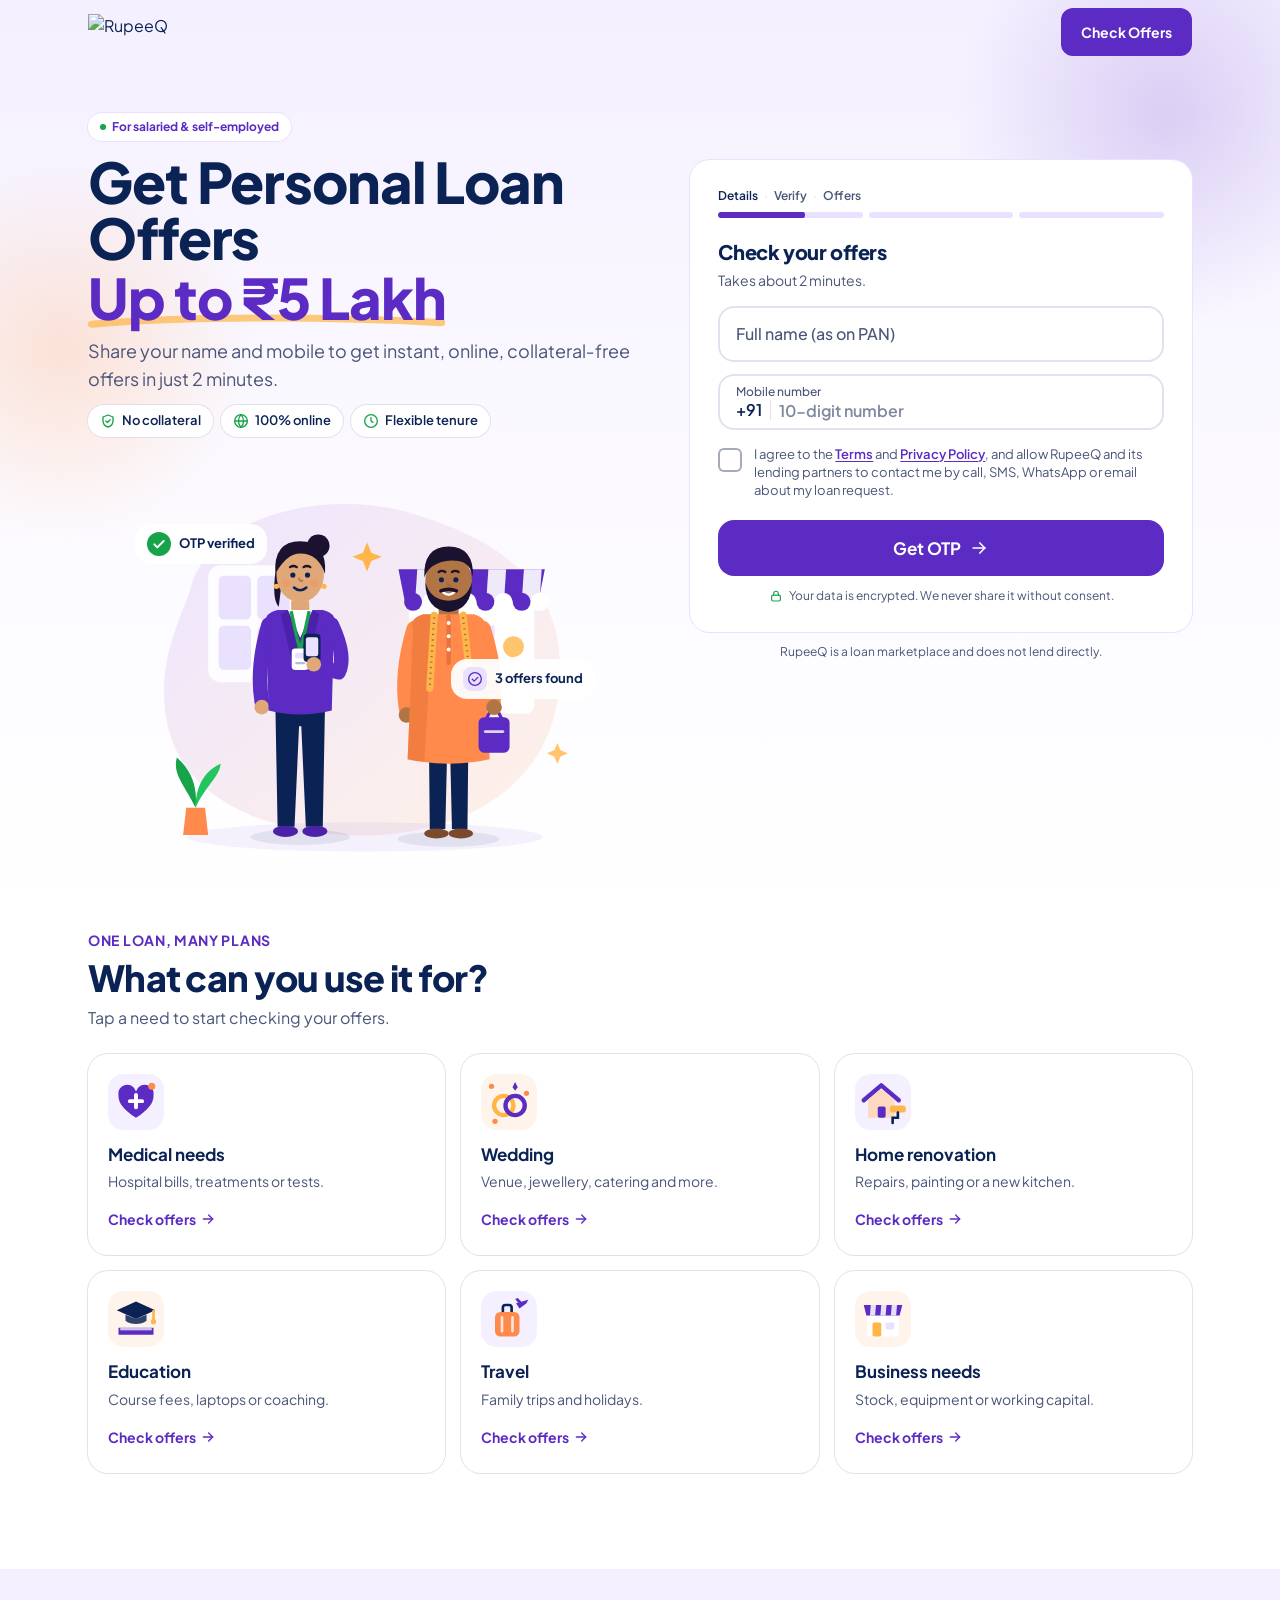
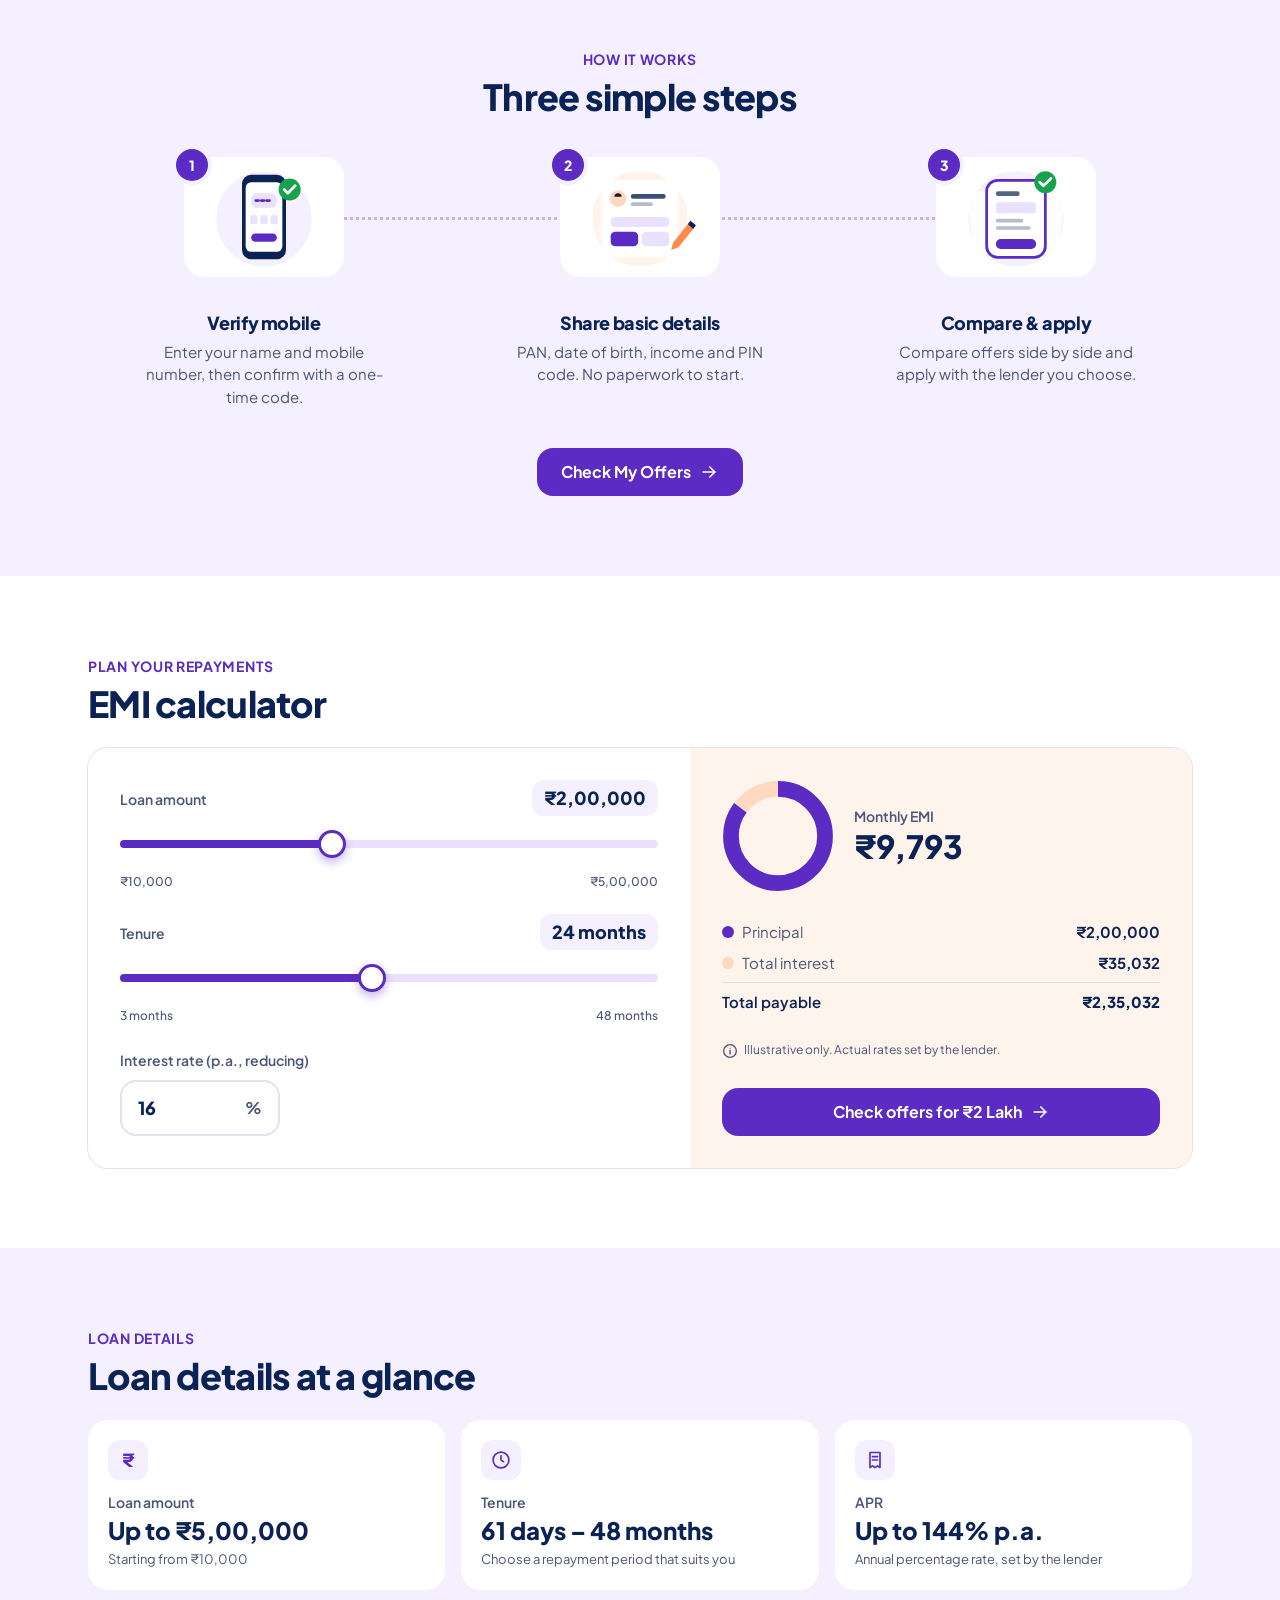
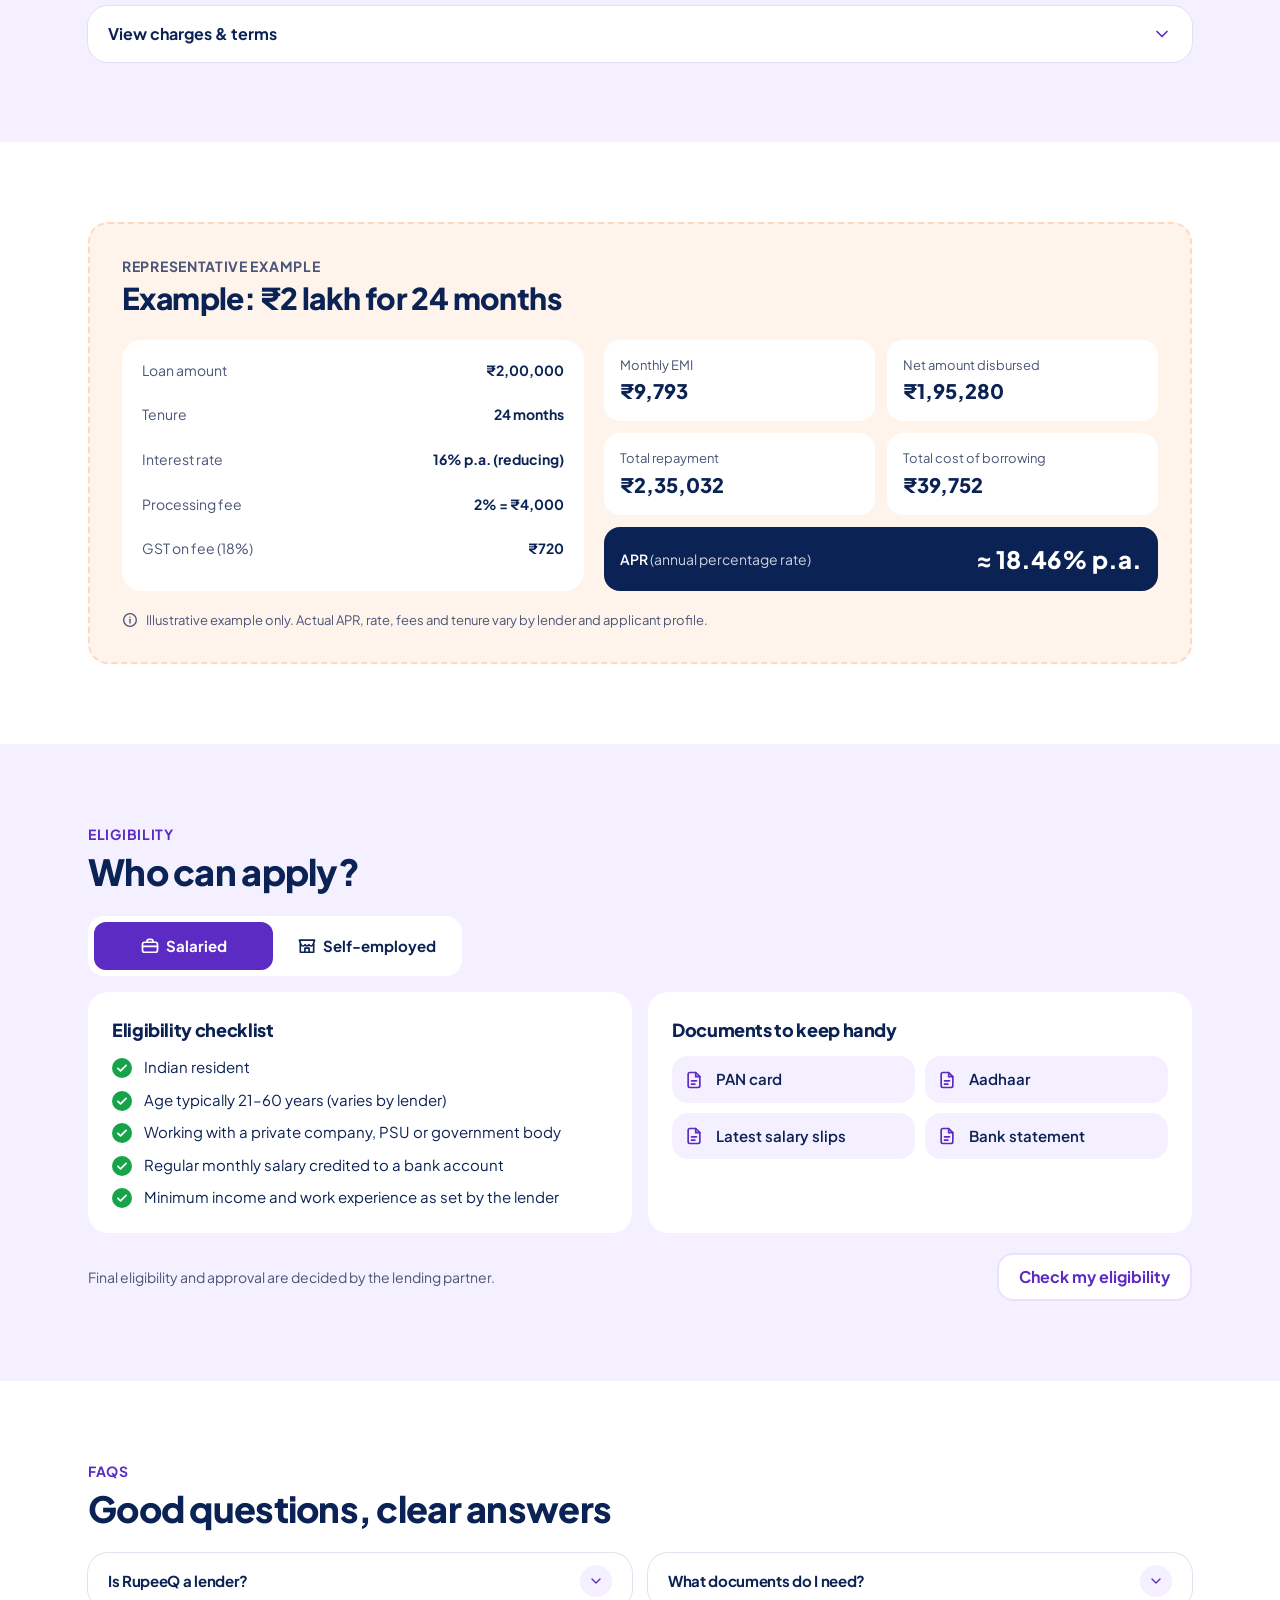
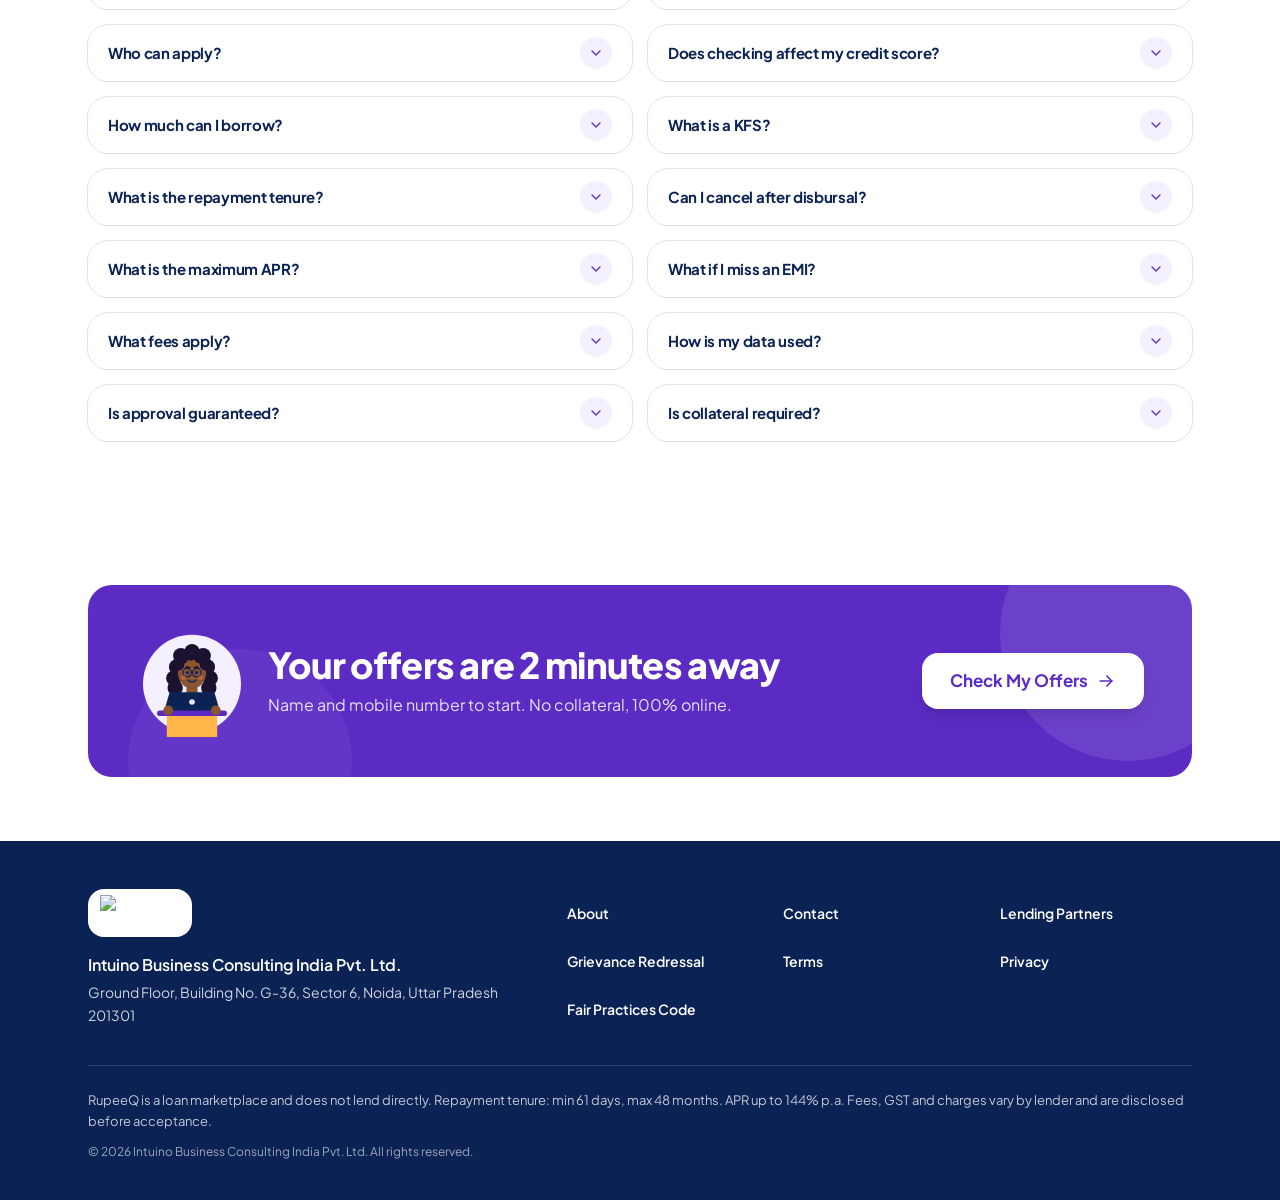
==== commit 4729c548: "Update text for clarity in index.html" ====
--- a/site/index.html
+++ b/site/index.html
@@ -6,7 +6,7 @@
     <title>Personal Loan Offers up to ₹5 Lakh | RupeeQ</title>
     <meta
       name="description"
-      content="Start with just your name and mobile number. 100% online, no collateral, and personal loan offers from RBI-regulated lenders in about 2 minutes."
+      content="Share your name and mobile to get instant, online, collateral‑free offers in just 2 minutes."
     />
     <link rel="preconnect" href="https://fonts.googleapis.com" />
     <link rel="preconnect" href="https://fonts.gstatic.com" crossorigin />
@@ -74,8 +74,7 @@
               ></span>
             </h1>
             <p class="mt-3 max-w-xl text-[15px] leading-relaxed text-ink-soft sm:text-lg">
-              Start with just your name and mobile number. 100% online, no collateral, and offers from RBI-regulated lenders in about 2
-              minutes.
+              Share your name and mobile to get instant, online, collateral‑free offers in just 2 minutes.
             </p>
             <ul class="mt-3 flex flex-wrap gap-1.5 sm:gap-2" aria-label="Key features">
               <li
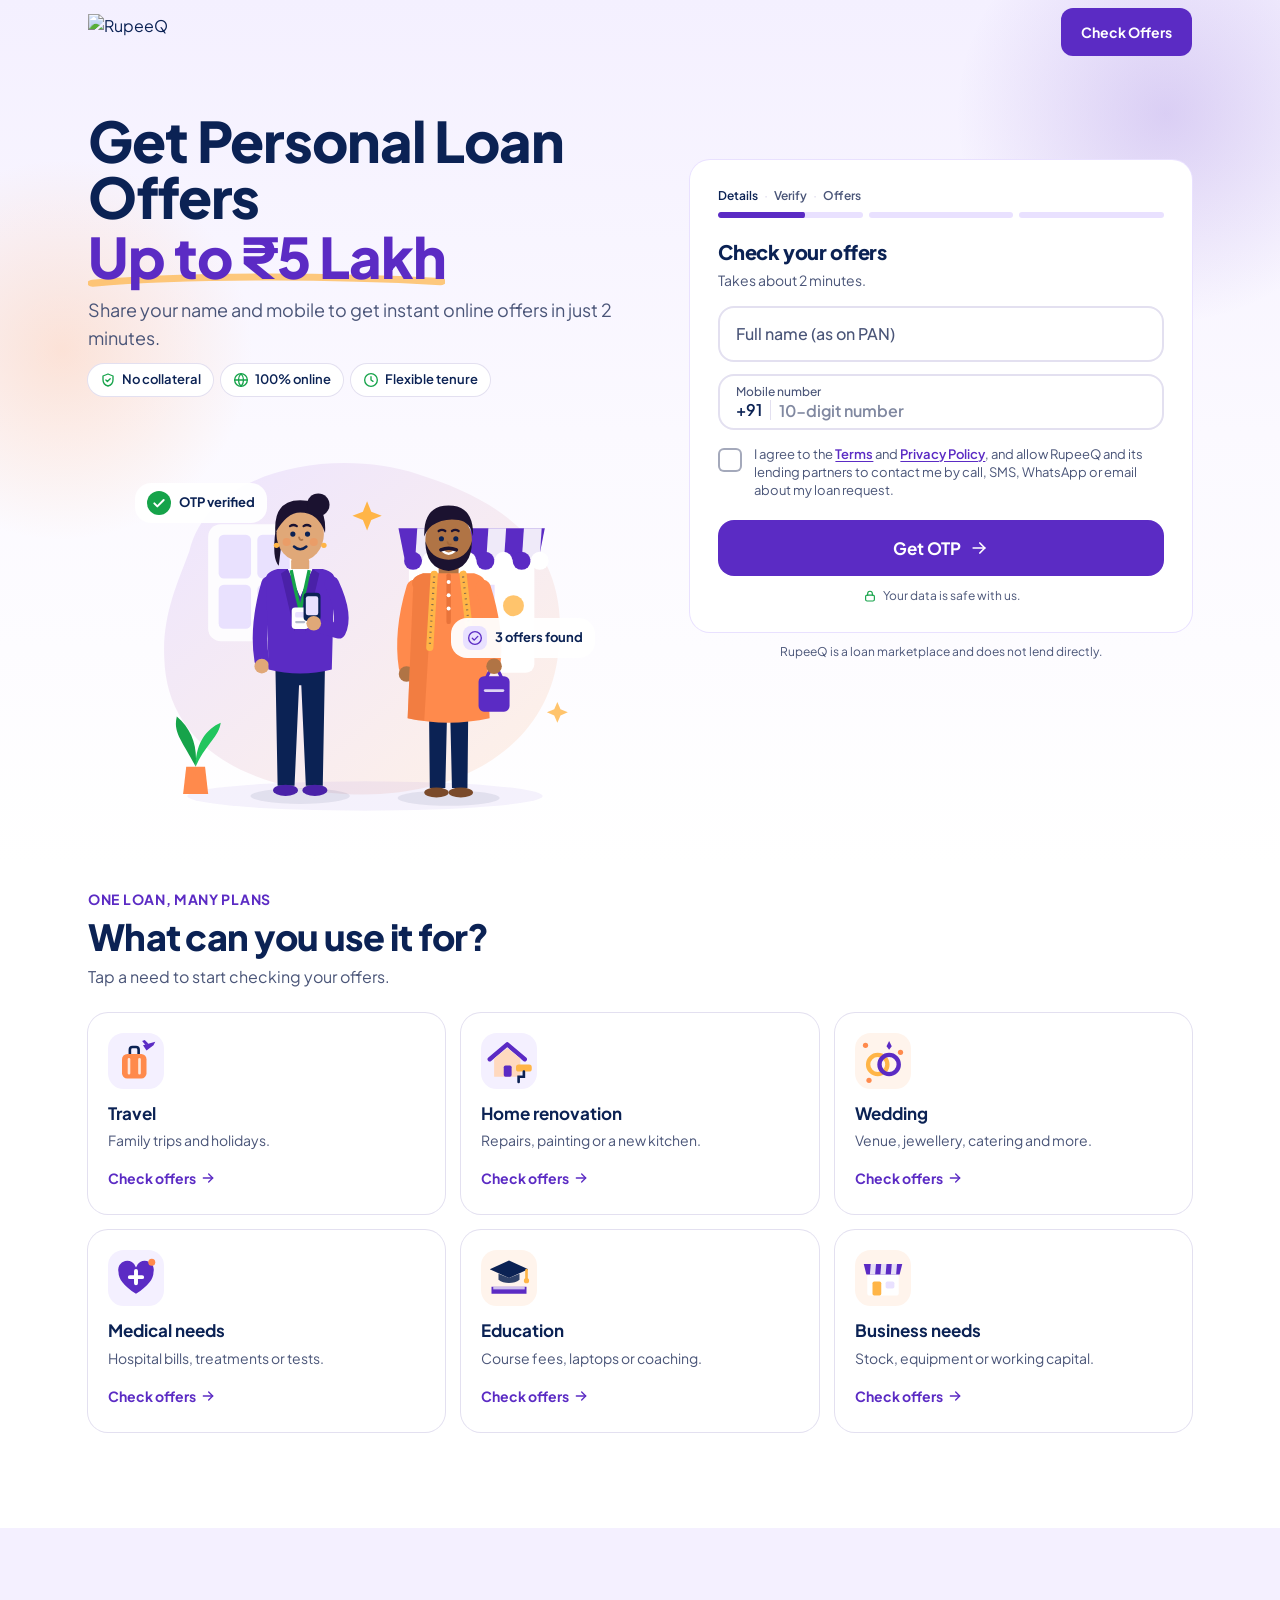
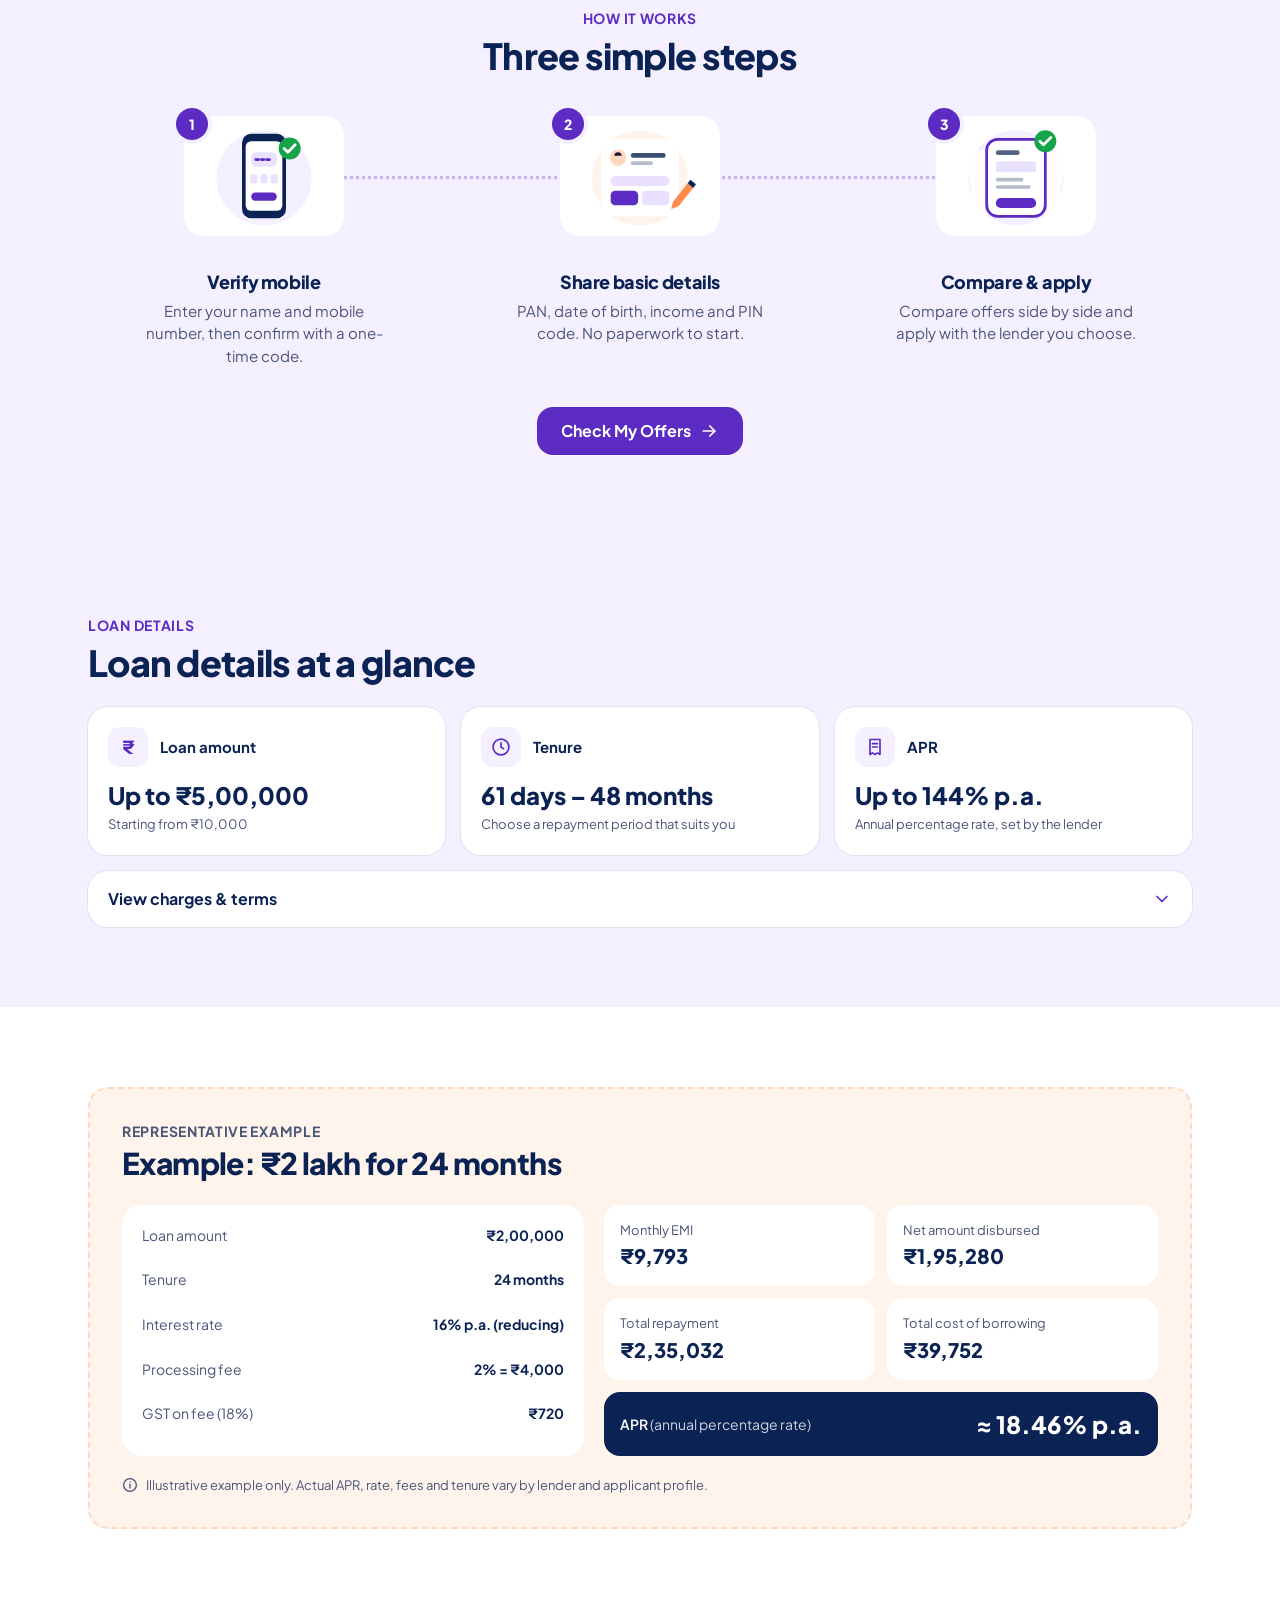
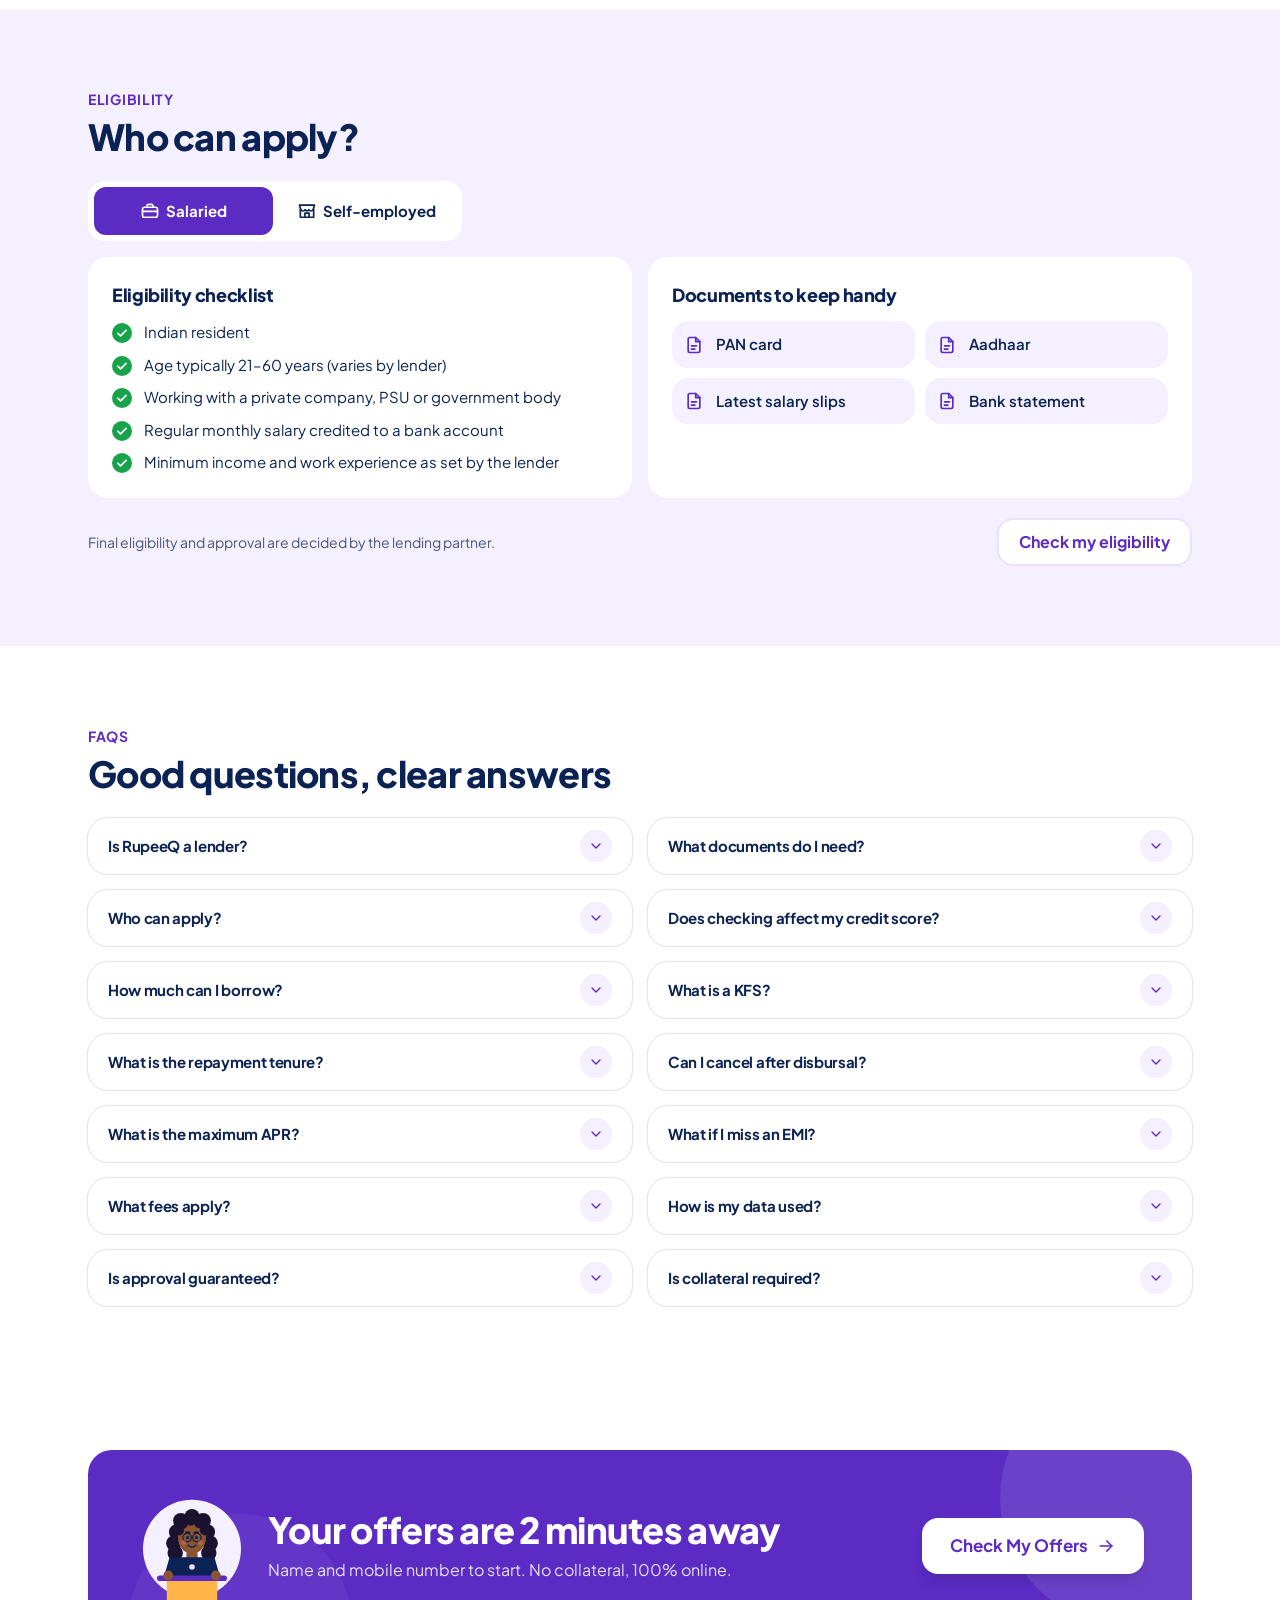
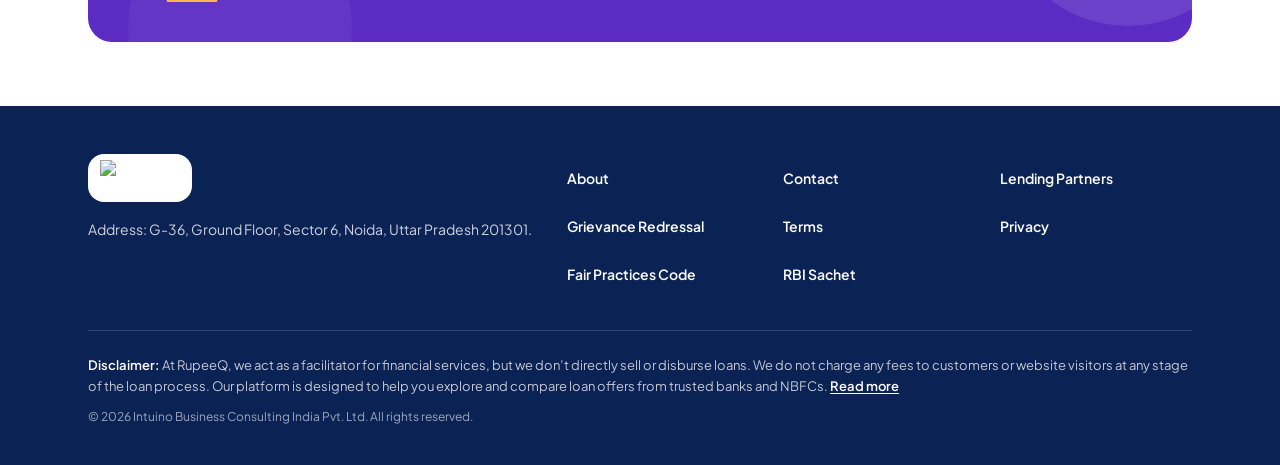
==== commit ceb0104e: "Update PL landing page content and layout - Remove hero "For salaried & self-employed" badge and the" ====
--- a/site/index.html
+++ b/site/index.html
@@ -6,7 +6,7 @@
     <title>Personal Loan Offers up to ₹5 Lakh | RupeeQ</title>
     <meta
       name="description"
-      content="Share your name and mobile to get instant, online, collateral‑free offers in just 2 minutes."
+      content="Share your name and mobile to get instant online offers in just 2 minutes."
     />
     <link rel="preconnect" href="https://fonts.googleapis.com" />
     <link rel="preconnect" href="https://fonts.gstatic.com" crossorigin />
@@ -50,11 +50,7 @@
         </div>
         <div class="container-lp grid items-start gap-5 pb-10 pt-2 lg:grid-cols-[1.05fr_0.95fr] lg:gap-12 lg:pt-12">
           <div>
-            <span
-              class="inline-flex items-center gap-1.5 rounded-full bg-white px-3 py-1.5 text-xs font-bold text-brand shadow-[var(--shadow-soft)] ring-1 ring-brand-100"
-              ><span class="h-1.5 w-1.5 rounded-full bg-ok" aria-hidden="true"></span> For salaried &amp; self-employed</span
-            >
-            <h1 id="hero-title" class="mt-3 text-[30px] leading-[1.12] text-ink sm:text-5xl lg:text-[56px]">
+            <h1 id="hero-title" class="text-[30px] leading-[1.12] text-ink sm:text-5xl lg:text-[56px]">
               Get Personal Loan Offers<span class="relative mt-1 block w-fit"
                 ><span class="relative z-10 text-brand">Up to ₹5 Lakh</span
                 ><svg
@@ -74,7 +70,7 @@
               ></span>
             </h1>
             <p class="mt-3 max-w-xl text-[15px] leading-relaxed text-ink-soft sm:text-lg">
-              Share your name and mobile to get instant, online, collateral‑free offers in just 2 minutes.
+              Share your name and mobile to get instant online offers in just 2 minutes.
             </p>
             <ul class="mt-3 flex flex-wrap gap-1.5 sm:gap-2" aria-label="Key features">
               <li
@@ -487,7 +483,7 @@
                       <rect x="4.5" y="10.5" width="15" height="10" rx="2.5"></rect>
                       <path d="M8 10.5V7.8a4 4 0 0 1 8 0v2.7"></path>
                     </svg>
-                    Your data is encrypted. We never share it without consent.
+                    Your data is safe with us.
                   </p>
                 </form>
               </div>
@@ -650,8 +646,8 @@
             </svg>
             <div
               aria-hidden="true"
-              class="pointer-events-none absolute flex items-center gap-2 rounded-2xl bg-white/95 px-3 py-2 text-[13px] font-bold text-ink shadow-[var(--shadow-lift)] left-0 top-[14%] rq-float"
-              style="--float-delay: 0.6s"
+              class="pointer-events-none absolute flex items-center gap-2 rounded-2xl bg-white/95 px-3 py-2 text-[13px] font-bold text-ink shadow-[var(--shadow-lift)] left-0 rq-float"
+              style="--float-delay: 0.6s; top: 38%"
             >
               <span class="flex h-6 w-6 items-center justify-center rounded-full bg-ok text-white"
                 ><svg
@@ -710,18 +706,20 @@
             <li data-reveal class="w-[70%] shrink-0 snap-start sm:w-auto">
               <button
                 type="button"
-                data-cta="use_case_medical"
-                data-purpose="medical"
+                data-cta="use_case_travel"
+                data-purpose="travel"
                 class="card group flex h-full w-full flex-col items-start gap-3 p-5 text-left ring-1 ring-line transition-all hover:-translate-y-0.5 hover:ring-brand-100 hover:shadow-[var(--shadow-lift)]"
               >
                 <svg viewBox="0 0 64 64" class="h-14 w-14" aria-hidden="true">
                   <rect width="64" height="64" rx="18" fill="#F4F0FF"></rect>
-                  <path d="M32 50 C18 41 12 33 12 25 a9 9 0 0 1 20 -5 a9 9 0 0 1 20 5 c0 8 -6 16 -20 25 z" fill="#5B2BC4"></path>
-                  <path d="M32 24 v14 M25 31 h14" stroke="#FFFFFF" stroke-width="4.5" stroke-linecap="round"></path>
-                  <circle cx="50" cy="14" r="4" fill="#FF8A4C"></circle></svg
+                  <rect x="16" y="24" width="28" height="28" rx="6" fill="#FF8A4C"></rect>
+                  <path d="M25 24 v-5 a3 3 0 0 1 3 -3 h4 a3 3 0 0 1 3 3 v5" stroke="#0B2254" stroke-width="3" fill="none"></path>
+                  <path d="M24 30 v16 M36 30 v16" stroke="#FFFFFF" stroke-width="3" stroke-linecap="round" opacity="0.8"></path>
+                  <path d="M40 14 l14 -4 -2 4 -8 6 z" fill="#5B2BC4"></path>
+                  <path d="M46 12 l-4 -4 -3 1 4 5" fill="#5B2BC4"></path></svg
                 ><span
-                  ><span class="block text-[17px] font-bold text-ink">Medical needs</span
-                  ><span class="mt-1 block text-sm text-ink-soft">Hospital bills, treatments or tests.</span></span
+                  ><span class="block text-[17px] font-bold text-ink">Travel</span
+                  ><span class="mt-1 block text-sm text-ink-soft">Family trips and holidays.</span></span
                 ><span class="mt-auto inline-flex min-h-8 items-center gap-1 text-sm font-bold text-brand"
                   >Check offers
                   <svg
@@ -743,44 +741,6 @@
               </button>
             </li>
             <li data-reveal style="--reveal-delay: 0.04s" class="w-[70%] shrink-0 snap-start sm:w-auto">
-              <button
-                type="button"
-                data-cta="use_case_wedding"
-                data-purpose="wedding"
-                class="card group flex h-full w-full flex-col items-start gap-3 p-5 text-left ring-1 ring-line transition-all hover:-translate-y-0.5 hover:ring-brand-100 hover:shadow-[var(--shadow-lift)]"
-              >
-                <svg viewBox="0 0 64 64" class="h-14 w-14" aria-hidden="true">
-                  <rect width="64" height="64" rx="18" fill="#FFF4EC"></rect>
-                  <circle cx="26" cy="36" r="11" stroke="#FFB547" stroke-width="5" fill="none"></circle>
-                  <circle cx="39" cy="36" r="11" stroke="#5B2BC4" stroke-width="5" fill="none"></circle>
-                  <path d="M36 15 l3 -6 3 6 -3 4 z" fill="#5B2BC4"></path>
-                  <circle cx="12" cy="14" r="3" fill="#FF8A4C"></circle>
-                  <circle cx="52" cy="22" r="3" fill="#FF8A4C"></circle>
-                  <circle cx="16" cy="54" r="3" fill="#FF8A4C"></circle></svg
-                ><span
-                  ><span class="block text-[17px] font-bold text-ink">Wedding</span
-                  ><span class="mt-1 block text-sm text-ink-soft">Venue, jewellery, catering and more.</span></span
-                ><span class="mt-auto inline-flex min-h-8 items-center gap-1 text-sm font-bold text-brand"
-                  >Check offers
-                  <svg
-                    width="24"
-                    height="24"
-                    viewBox="0 0 24 24"
-                    fill="none"
-                    stroke="currentColor"
-                    stroke-width="2"
-                    stroke-linecap="round"
-                    stroke-linejoin="round"
-                    aria-hidden="true"
-                    focusable="false"
-                    class="h-4 w-4 transition-transform group-hover:translate-x-0.5"
-                  >
-                    <path d="M5 12h14"></path>
-                    <path d="m13 6 6 6-6 6"></path></svg
-                ></span>
-              </button>
-            </li>
-            <li data-reveal style="--reveal-delay: 0.08s" class="w-[70%] shrink-0 snap-start sm:w-auto">
               <button
                 type="button"
                 data-cta="use_case_home_renovation"
@@ -824,7 +784,80 @@
                 ></span>
               </button>
             </li>
+            <li data-reveal style="--reveal-delay: 0.08s" class="w-[70%] shrink-0 snap-start sm:w-auto">
+              <button
+                type="button"
+                data-cta="use_case_wedding"
+                data-purpose="wedding"
+                class="card group flex h-full w-full flex-col items-start gap-3 p-5 text-left ring-1 ring-line transition-all hover:-translate-y-0.5 hover:ring-brand-100 hover:shadow-[var(--shadow-lift)]"
+              >
+                <svg viewBox="0 0 64 64" class="h-14 w-14" aria-hidden="true">
+                  <rect width="64" height="64" rx="18" fill="#FFF4EC"></rect>
+                  <circle cx="26" cy="36" r="11" stroke="#FFB547" stroke-width="5" fill="none"></circle>
+                  <circle cx="39" cy="36" r="11" stroke="#5B2BC4" stroke-width="5" fill="none"></circle>
+                  <path d="M36 15 l3 -6 3 6 -3 4 z" fill="#5B2BC4"></path>
+                  <circle cx="12" cy="14" r="3" fill="#FF8A4C"></circle>
+                  <circle cx="52" cy="22" r="3" fill="#FF8A4C"></circle>
+                  <circle cx="16" cy="54" r="3" fill="#FF8A4C"></circle></svg
+                ><span
+                  ><span class="block text-[17px] font-bold text-ink">Wedding</span
+                  ><span class="mt-1 block text-sm text-ink-soft">Venue, jewellery, catering and more.</span></span
+                ><span class="mt-auto inline-flex min-h-8 items-center gap-1 text-sm font-bold text-brand"
+                  >Check offers
+                  <svg
+                    width="24"
+                    height="24"
+                    viewBox="0 0 24 24"
+                    fill="none"
+                    stroke="currentColor"
+                    stroke-width="2"
+                    stroke-linecap="round"
+                    stroke-linejoin="round"
+                    aria-hidden="true"
+                    focusable="false"
+                    class="h-4 w-4 transition-transform group-hover:translate-x-0.5"
+                  >
+                    <path d="M5 12h14"></path>
+                    <path d="m13 6 6 6-6 6"></path></svg
+                ></span>
+              </button>
+            </li>
             <li data-reveal style="--reveal-delay: 0.12s" class="w-[70%] shrink-0 snap-start sm:w-auto">
+              <button
+                type="button"
+                data-cta="use_case_medical"
+                data-purpose="medical"
+                class="card group flex h-full w-full flex-col items-start gap-3 p-5 text-left ring-1 ring-line transition-all hover:-translate-y-0.5 hover:ring-brand-100 hover:shadow-[var(--shadow-lift)]"
+              >
+                <svg viewBox="0 0 64 64" class="h-14 w-14" aria-hidden="true">
+                  <rect width="64" height="64" rx="18" fill="#F4F0FF"></rect>
+                  <path d="M32 50 C18 41 12 33 12 25 a9 9 0 0 1 20 -5 a9 9 0 0 1 20 5 c0 8 -6 16 -20 25 z" fill="#5B2BC4"></path>
+                  <path d="M32 24 v14 M25 31 h14" stroke="#FFFFFF" stroke-width="4.5" stroke-linecap="round"></path>
+                  <circle cx="50" cy="14" r="4" fill="#FF8A4C"></circle></svg
+                ><span
+                  ><span class="block text-[17px] font-bold text-ink">Medical needs</span
+                  ><span class="mt-1 block text-sm text-ink-soft">Hospital bills, treatments or tests.</span></span
+                ><span class="mt-auto inline-flex min-h-8 items-center gap-1 text-sm font-bold text-brand"
+                  >Check offers
+                  <svg
+                    width="24"
+                    height="24"
+                    viewBox="0 0 24 24"
+                    fill="none"
+                    stroke="currentColor"
+                    stroke-width="2"
+                    stroke-linecap="round"
+                    stroke-linejoin="round"
+                    aria-hidden="true"
+                    focusable="false"
+                    class="h-4 w-4 transition-transform group-hover:translate-x-0.5"
+                  >
+                    <path d="M5 12h14"></path>
+                    <path d="m13 6 6 6-6 6"></path></svg
+                ></span>
+              </button>
+            </li>
+            <li data-reveal style="--reveal-delay: 0.16s" class="w-[70%] shrink-0 snap-start sm:w-auto">
               <button
                 type="button"
                 data-cta="use_case_education"
@@ -842,43 +875,6 @@
                 ><span
                   ><span class="block text-[17px] font-bold text-ink">Education</span
                   ><span class="mt-1 block text-sm text-ink-soft">Course fees, laptops or coaching.</span></span
-                ><span class="mt-auto inline-flex min-h-8 items-center gap-1 text-sm font-bold text-brand"
-                  >Check offers
-                  <svg
-                    width="24"
-                    height="24"
-                    viewBox="0 0 24 24"
-                    fill="none"
-                    stroke="currentColor"
-                    stroke-width="2"
-                    stroke-linecap="round"
-                    stroke-linejoin="round"
-                    aria-hidden="true"
-                    focusable="false"
-                    class="h-4 w-4 transition-transform group-hover:translate-x-0.5"
-                  >
-                    <path d="M5 12h14"></path>
-                    <path d="m13 6 6 6-6 6"></path></svg
-                ></span>
-              </button>
-            </li>
-            <li data-reveal style="--reveal-delay: 0.16s" class="w-[70%] shrink-0 snap-start sm:w-auto">
-              <button
-                type="button"
-                data-cta="use_case_travel"
-                data-purpose="travel"
-                class="card group flex h-full w-full flex-col items-start gap-3 p-5 text-left ring-1 ring-line transition-all hover:-translate-y-0.5 hover:ring-brand-100 hover:shadow-[var(--shadow-lift)]"
-              >
-                <svg viewBox="0 0 64 64" class="h-14 w-14" aria-hidden="true">
-                  <rect width="64" height="64" rx="18" fill="#F4F0FF"></rect>
-                  <rect x="16" y="24" width="28" height="28" rx="6" fill="#FF8A4C"></rect>
-                  <path d="M25 24 v-5 a3 3 0 0 1 3 -3 h4 a3 3 0 0 1 3 3 v5" stroke="#0B2254" stroke-width="3" fill="none"></path>
-                  <path d="M24 30 v16 M36 30 v16" stroke="#FFFFFF" stroke-width="3" stroke-linecap="round" opacity="0.8"></path>
-                  <path d="M40 14 l14 -4 -2 4 -8 6 z" fill="#5B2BC4"></path>
-                  <path d="M46 12 l-4 -4 -3 1 4 5" fill="#5B2BC4"></path></svg
-                ><span
-                  ><span class="block text-[17px] font-bold text-ink">Travel</span
-                  ><span class="mt-1 block text-sm text-ink-soft">Family trips and holidays.</span></span
                 ><span class="mt-auto inline-flex min-h-8 items-center gap-1 text-sm font-bold text-brand"
                   >Check offers
                   <svg
@@ -1095,145 +1091,6 @@
           </div>
         </div>
       </section>
-      <section id="emi-calculator" class="section" aria-labelledby="emi-title">
-        <div class="container-lp">
-          <div data-reveal>
-            <p class="eyebrow">Plan your repayments</p>
-            <h2 id="emi-title" class="section-title mt-2">EMI calculator</h2>
-          </div>
-          <div data-reveal class="card mt-6 grid overflow-hidden ring-1 ring-line lg:grid-cols-[1.2fr_1fr]">
-            <div class="space-y-6 p-5 sm:p-8">
-              <div>
-                <div class="flex items-baseline justify-between gap-3">
-                  <label for="emi-amount" class="text-sm font-semibold text-ink-soft">Loan amount</label
-                  ><output for="emi-amount" class="rounded-xl bg-lilac px-3 py-1 text-lg font-extrabold text-ink">₹2,00,000</output>
-                </div>
-                <input
-                  id="emi-amount"
-                  min="10000"
-                  max="500000"
-                  step="5000"
-                  aria-valuetext="₹2,00,000"
-                  class="range mt-1"
-                  type="range"
-                  value="200000"
-                  style="--fill: 38.775510204081634%"
-                />
-                <div class="flex justify-between text-xs font-medium text-ink-soft"><span>₹10,000</span><span>₹5,00,000</span></div>
-              </div>
-              <div>
-                <div class="flex items-baseline justify-between gap-3">
-                  <label for="emi-tenure" class="text-sm font-semibold text-ink-soft">Tenure</label
-                  ><output for="emi-tenure" class="rounded-xl bg-lilac px-3 py-1 text-lg font-extrabold text-ink">24 months</output>
-                </div>
-                <input
-                  id="emi-tenure"
-                  min="3"
-                  max="48"
-                  step="1"
-                  aria-valuetext="24 months"
-                  class="range mt-1"
-                  type="range"
-                  value="24"
-                  style="--fill: 46.666666666666664%"
-                />
-                <div class="flex justify-between text-xs font-medium text-ink-soft"><span>3 months</span><span>48 months</span></div>
-              </div>
-              <div>
-                <label for="emi-rate" class="text-sm font-semibold text-ink-soft">Interest rate (p.a., reducing)</label>
-                <div class="mt-2 flex h-14 w-40 items-center rounded-2xl border-2 bg-white px-4 border-line focus-within:border-brand">
-                  <input
-                    id="emi-rate"
-                    inputmode="decimal"
-                    autocomplete="off"
-                    enterkeyhint="done"
-                    aria-invalid="false"
-                    class="w-full bg-transparent text-lg font-extrabold text-ink outline-none"
-                    value="16"
-                  /><span class="font-bold text-ink-soft">%</span>
-                </div>
-              </div>
-            </div>
-            <div class="flex flex-col justify-between gap-5 bg-peach p-5 sm:p-8" aria-live="polite">
-              <div class="flex items-center gap-5">
-                <svg viewBox="0 0 100 100" class="h-28 w-28 -rotate-90" aria-hidden="true">
-                  <circle cx="50" cy="50" r="42" fill="none" stroke="#FFD9BF" stroke-width="14"></circle>
-                  <circle
-                    cx="50"
-                    cy="50"
-                    r="42"
-                    fill="none"
-                    stroke="#5B2BC4"
-                    stroke-width="14"
-                    data-emi-donut
-                    stroke-dasharray="224.55987516724755 263.89378290154264"
-                  ></circle>
-                </svg>
-                <div>
-                  <p class="text-sm font-semibold text-ink-soft">Monthly EMI</p>
-                  <p data-emi-monthly class="text-[32px] font-extrabold leading-tight text-ink">₹9,793</p>
-                </div>
-              </div>
-              <dl class="space-y-2 text-[15px]">
-                <div class="flex justify-between gap-4">
-                  <dt class="flex items-center gap-2 text-ink-soft">
-                    <span class="h-3 w-3 rounded-full bg-brand" aria-hidden="true"></span>Principal
-                  </dt>
-                  <dd data-emi-principal class="font-bold text-ink">₹2,00,000</dd>
-                </div>
-                <div class="flex justify-between gap-4">
-                  <dt class="flex items-center gap-2 text-ink-soft">
-                    <span class="h-3 w-3 rounded-full bg-peach-deep" aria-hidden="true"></span>Total interest
-                  </dt>
-                  <dd data-emi-interest class="font-bold text-ink">₹35,032</dd>
-                </div>
-                <div class="flex justify-between gap-4 border-t border-ink/10 pt-2">
-                  <dt class="font-semibold text-ink">Total payable</dt>
-                  <dd data-emi-total class="font-extrabold text-ink">₹2,35,032</dd>
-                </div>
-              </dl>
-              <p class="flex gap-1.5 text-xs text-ink-soft">
-                <svg
-                  width="24"
-                  height="24"
-                  viewBox="0 0 24 24"
-                  fill="none"
-                  stroke="currentColor"
-                  stroke-width="2"
-                  stroke-linecap="round"
-                  stroke-linejoin="round"
-                  aria-hidden="true"
-                  focusable="false"
-                  class="mt-px h-4 w-4 shrink-0"
-                >
-                  <circle cx="12" cy="12" r="9.5"></circle>
-                  <path d="M12 11v5.5"></path>
-                  <path d="M12 7.6v.1"></path></svg
-                >Illustrative only. Actual rates set by the lender.
-              </p>
-              <button type="button" id="emi-cta" class="btn-primary w-full">
-                <span data-emi-cta-label>Check offers for ₹2 Lakh</span>
-                <svg
-                  width="24"
-                  height="24"
-                  viewBox="0 0 24 24"
-                  fill="none"
-                  stroke="currentColor"
-                  stroke-width="2"
-                  stroke-linecap="round"
-                  stroke-linejoin="round"
-                  aria-hidden="true"
-                  focusable="false"
-                  class="h-5 w-5"
-                >
-                  <path d="M5 12h14"></path>
-                  <path d="m13 6 6 6-6 6"></path>
-                </svg>
-              </button>
-            </div>
-          </div>
-        </div>
-      </section>
       <section id="loan-details" class="section bg-lilac" aria-labelledby="details-title">
         <div class="container-lp">
           <div data-reveal>
@@ -1241,16 +1098,19 @@
             <h2 id="details-title" class="section-title mt-2">Loan details at a glance</h2>
           </div>
           <div class="mt-6 grid gap-3 sm:grid-cols-3 sm:gap-4">
-            <div data-reveal class="card p-5">
-              <span class="flex h-10 w-10 items-center justify-center rounded-xl bg-lilac text-brand"
-                ><span class="text-lg font-extrabold">₹</span></span
-              >
-              <p class="mt-3 text-sm font-semibold text-ink-soft">Loan amount</p>
-              <p class="mt-0.5 text-2xl font-extrabold text-ink">Up to ₹5,00,000</p>
+            <div data-reveal class="card p-5 ring-1 ring-line">
+              <div class="flex items-center gap-3">
+                <span class="flex h-10 w-10 shrink-0 items-center justify-center rounded-xl bg-lilac text-brand"
+                  ><span class="text-lg font-extrabold">₹</span></span
+                >
+                <p class="text-[15px] font-bold text-ink">Loan amount</p>
+              </div>
+              <p class="mt-3 text-2xl font-extrabold text-ink">Up to ₹5,00,000</p>
               <p class="mt-1 text-[13px] text-ink-soft">Starting from ₹10,000</p>
             </div>
-            <div data-reveal style="--reveal-delay: 0.06s" class="card p-5">
-              <span class="flex h-10 w-10 items-center justify-center rounded-xl bg-lilac text-brand"
+            <div data-reveal style="--reveal-delay: 0.06s" class="card p-5 ring-1 ring-line">
+              <div class="flex items-center gap-3">
+              <span class="flex h-10 w-10 shrink-0 items-center justify-center rounded-xl bg-lilac text-brand"
                 ><svg
                   width="24"
                   height="24"
@@ -1267,12 +1127,14 @@
                   <circle cx="12" cy="12" r="9.5"></circle>
                   <path d="M12 7v5l3 2"></path></svg
               ></span>
-              <p class="mt-3 text-sm font-semibold text-ink-soft">Tenure</p>
-              <p class="mt-0.5 text-2xl font-extrabold text-ink">61 days – 48 months</p>
+                <p class="text-[15px] font-bold text-ink">Tenure</p>
+              </div>
+              <p class="mt-3 text-2xl font-extrabold text-ink">61 days – 48 months</p>
               <p class="mt-1 text-[13px] text-ink-soft">Choose a repayment period that suits you</p>
             </div>
-            <div data-reveal style="--reveal-delay: 0.12s" class="card p-5">
-              <span class="flex h-10 w-10 items-center justify-center rounded-xl bg-lilac text-brand"
+            <div data-reveal style="--reveal-delay: 0.12s" class="card p-5 ring-1 ring-line">
+              <div class="flex items-center gap-3">
+              <span class="flex h-10 w-10 shrink-0 items-center justify-center rounded-xl bg-lilac text-brand"
                 ><svg
                   width="24"
                   height="24"
@@ -1289,8 +1151,9 @@
                   <path d="M6 3h12v18l-3-2-3 2-3-2-3 2V3Z"></path>
                   <path d="M9 8h6M9 12h6"></path></svg
               ></span>
-              <p class="mt-3 text-sm font-semibold text-ink-soft">APR</p>
-              <p class="mt-0.5 text-2xl font-extrabold text-ink">Up to 144% p.a.</p>
+                <p class="text-[15px] font-bold text-ink">APR</p>
+              </div>
+              <p class="mt-3 text-2xl font-extrabold text-ink">Up to 144% p.a.</p>
               <p class="mt-1 text-[13px] text-ink-soft">Annual percentage rate, set by the lender</p>
             </div>
           </div>
@@ -2299,9 +2162,8 @@
                 ><img alt="RupeeQ" class="h-9 w-auto" src="https://rupeeq.com/public/web/images/global/icons/logo.png"
               /></a>
             </div>
-            <p class="mt-4 font-semibold text-white">Intuino Business Consulting India Pvt. Ltd.</p>
-            <address class="mt-1 text-sm not-italic leading-relaxed">
-              Ground Floor, Building No. G-36, Sector 6, Noida, Uttar Pradesh 201301
+            <address class="mt-4 text-sm not-italic leading-relaxed">
+              Address: G-36, Ground Floor, Sector 6, Noida, Uttar Pradesh 201301.
             </address>
           </div>
           <nav aria-label="Footer">
@@ -2325,12 +2187,23 @@
                   >Fair Practices Code</a
                 >
               </li>
+              <li>
+                <a
+                  href="https://sachet.rbi.org.in/"
+                  target="_blank"
+                  rel="noopener"
+                  class="flex min-h-12 items-center text-sm font-semibold text-white hover:underline"
+                  >RBI Sachet</a
+                >
+              </li>
             </ul>
           </nav>
         </div>
         <p class="mt-8 border-t border-white/15 pt-6 text-[13px] leading-relaxed text-white/75">
-          RupeeQ is a loan marketplace and does not lend directly. Repayment tenure: min 61 days, max 48 months. APR up to 144% p.a. Fees,
-          GST and charges vary by lender and are disclosed before acceptance.
+          <span class="font-semibold text-white">Disclaimer:</span> At RupeeQ, we act as a facilitator for financial services, but we don’t directly sell or disburse loans. We do not charge any fees
+          to customers or website visitors at any stage of the loan process. Our platform is designed to help you explore and compare loan
+          offers from trusted banks and NBFCs.
+          <a href="/disclaimer" class="font-semibold text-white underline underline-offset-2">Read more</a>
         </p>
         <p class="mt-3 text-xs text-white/60">
           © <span data-year>2026</span> Intuino Business Consulting India Pvt. Ltd. All rights reserved.
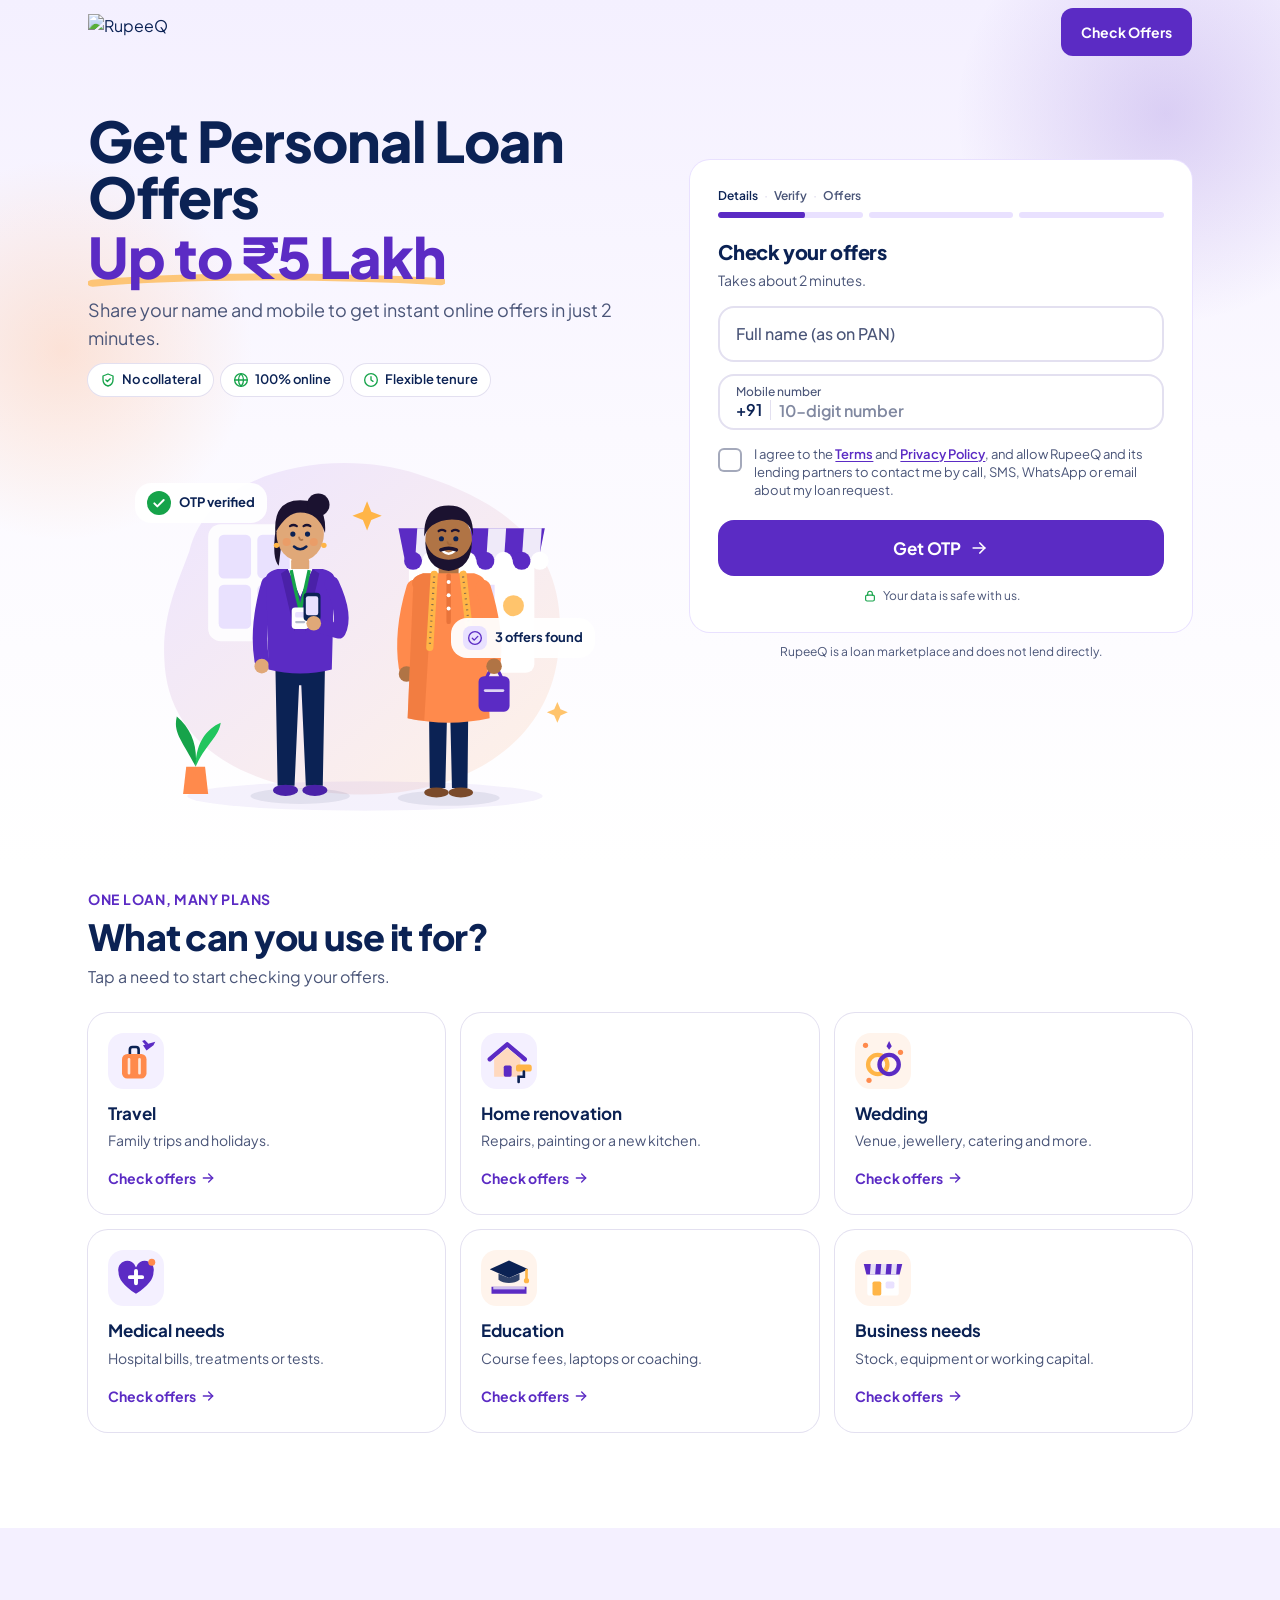
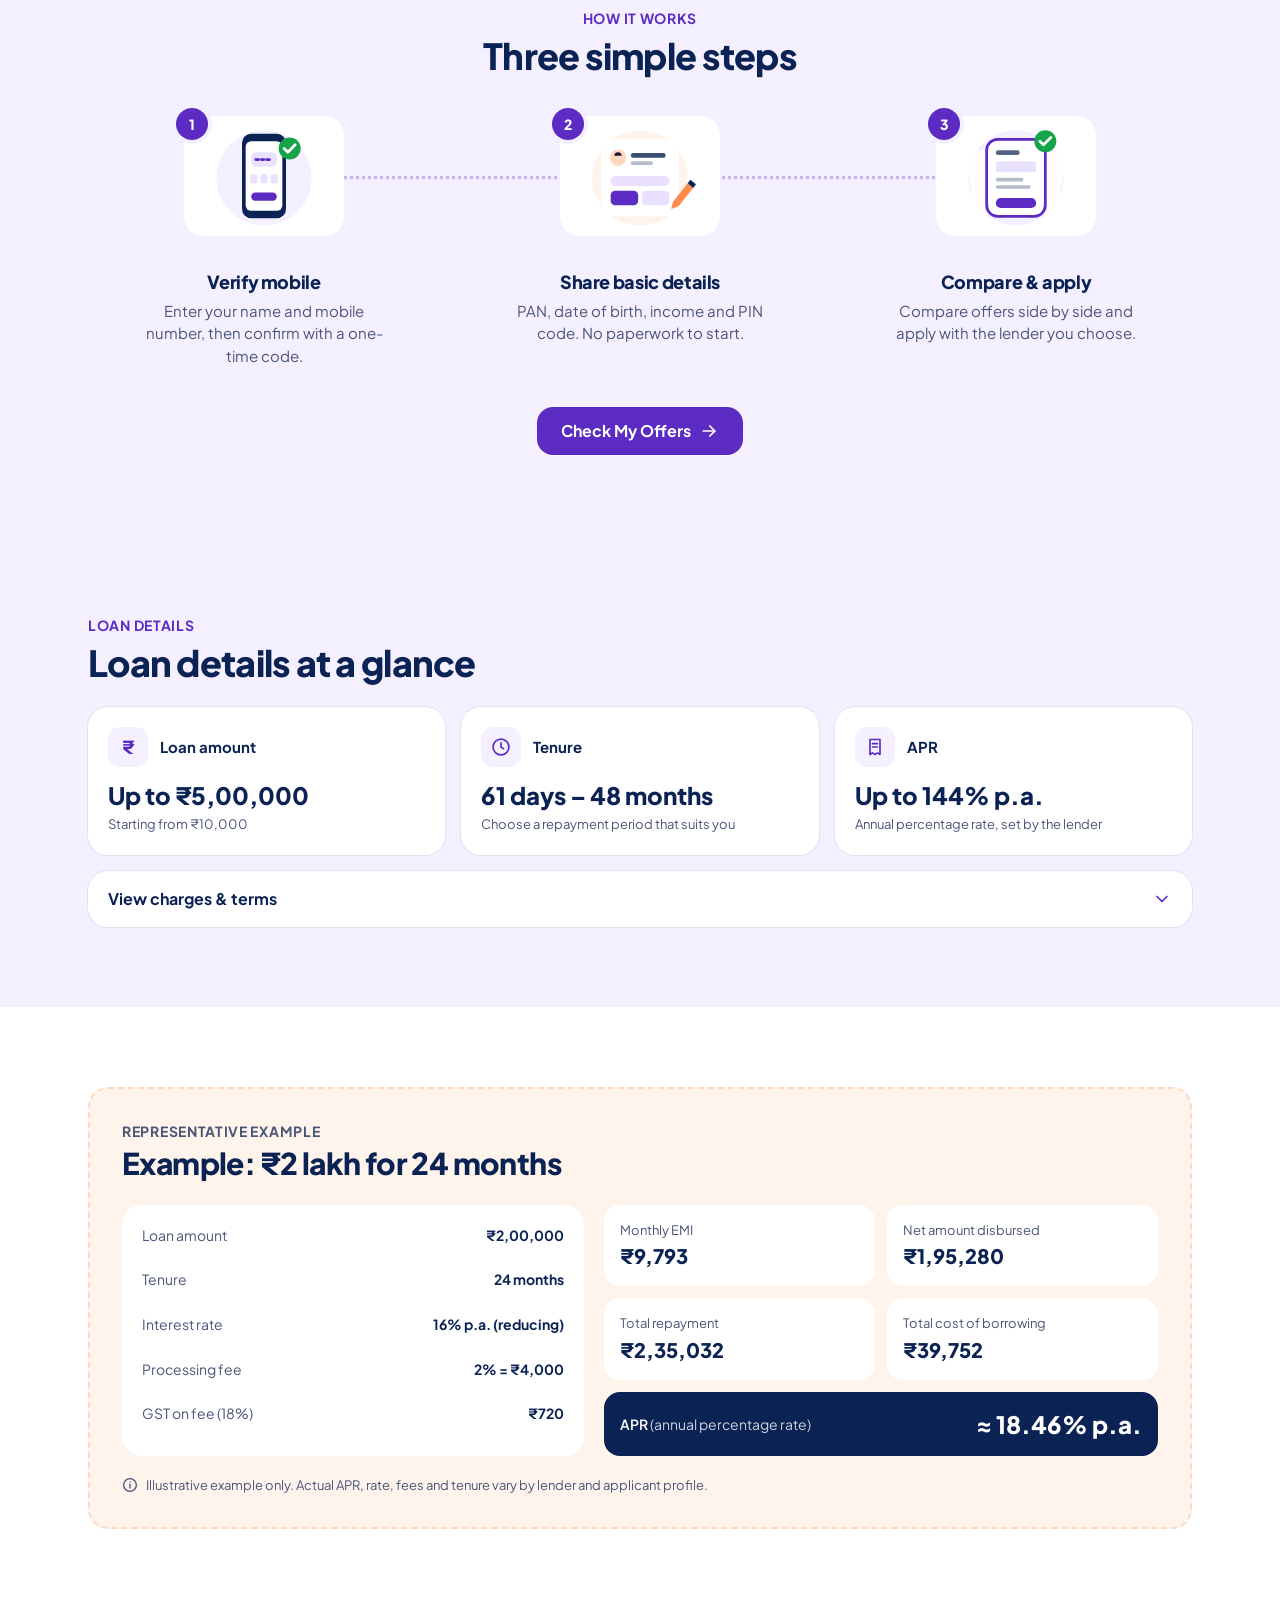
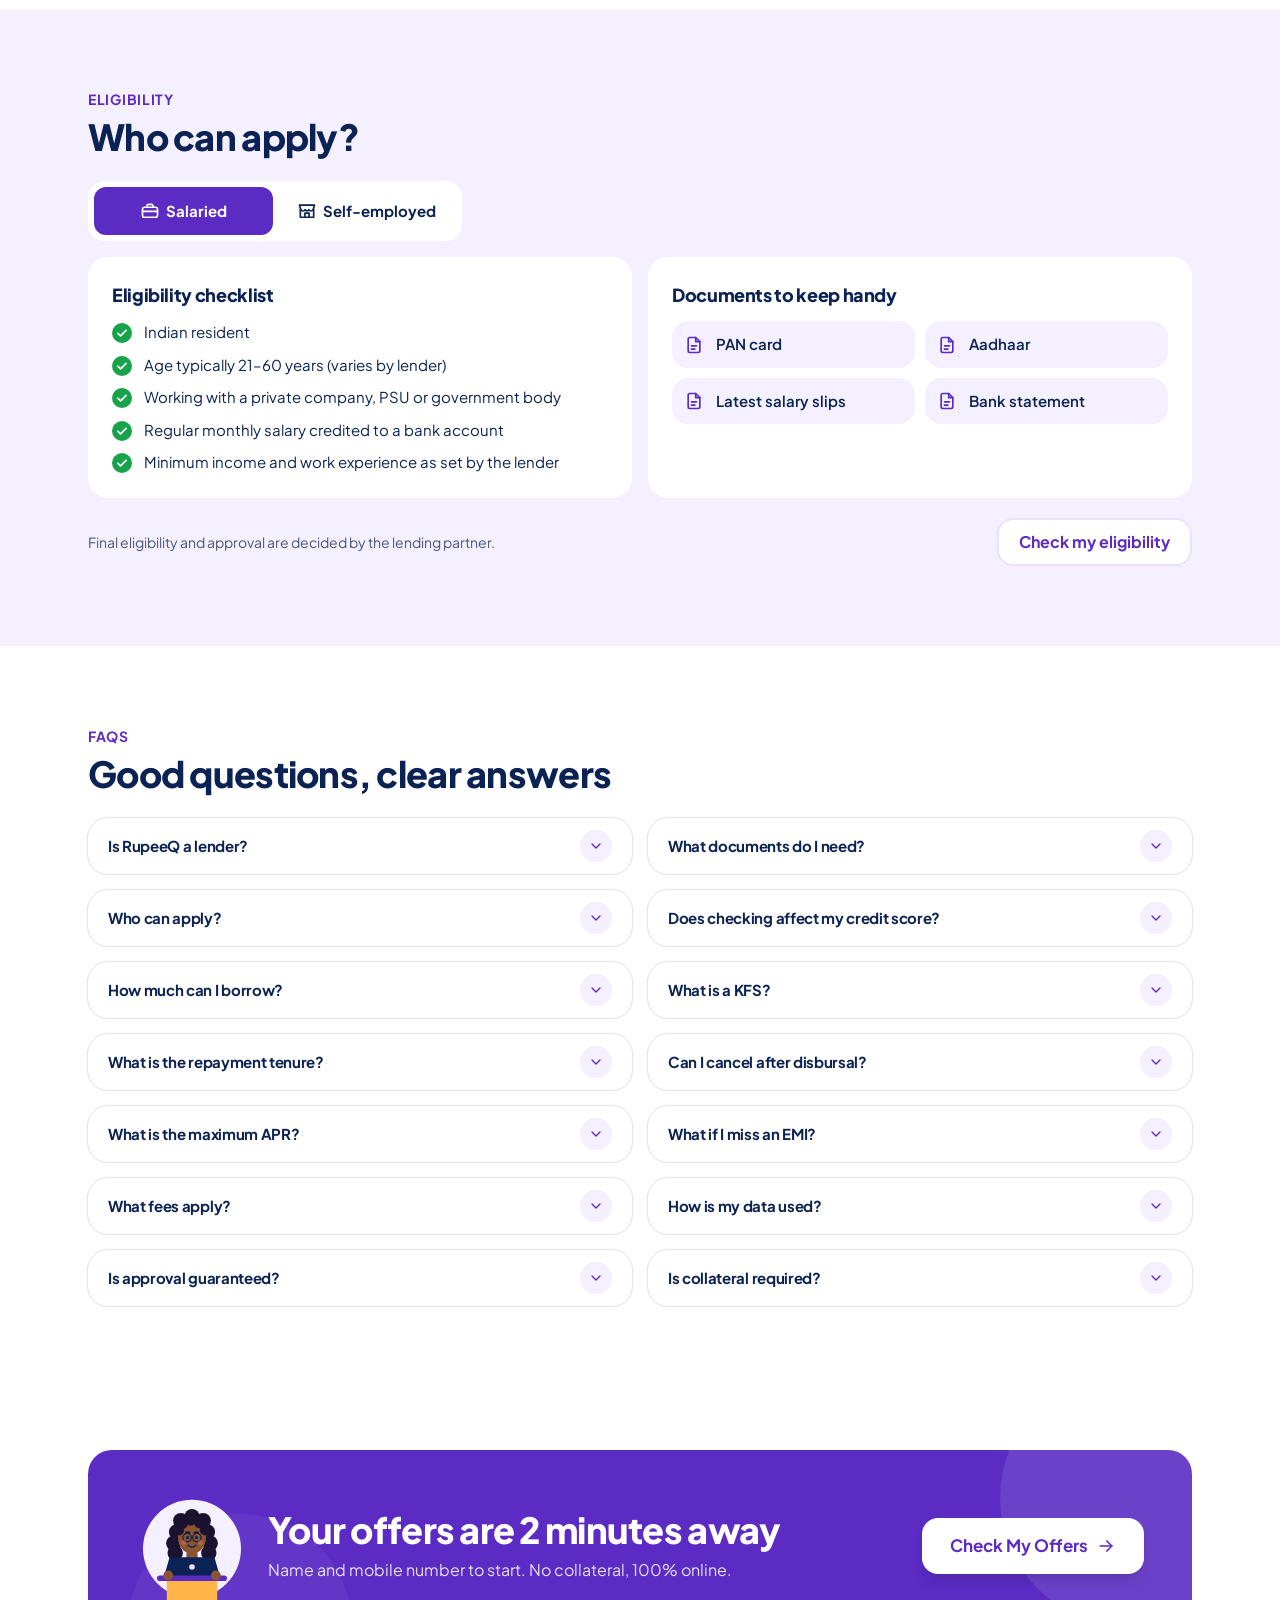
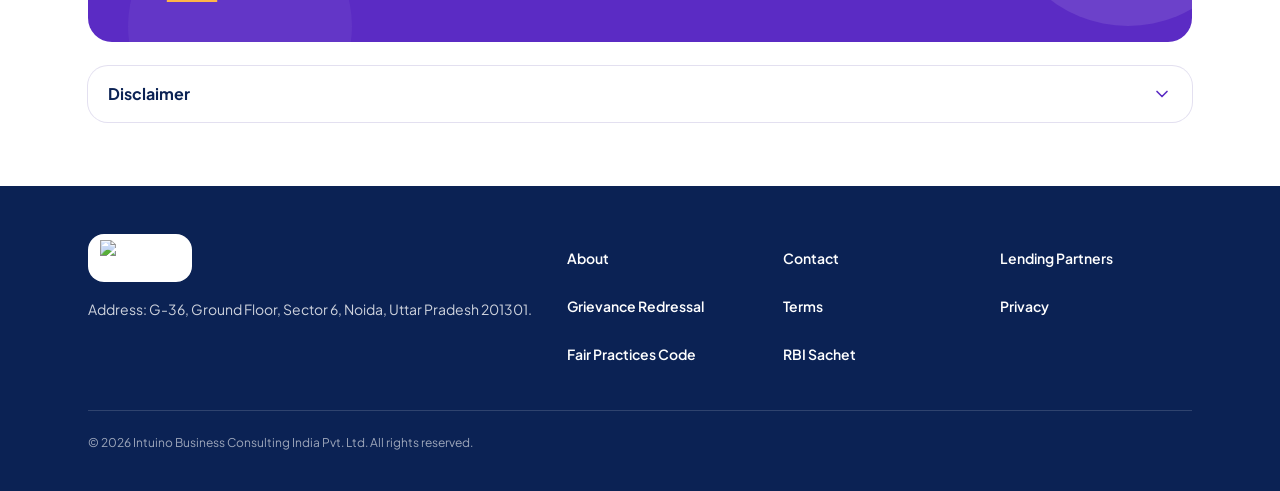
==== commit 0a6c0b83: "Add disclaimer accordion, glass header and FAQ copy fixes - Move the disclaimer out of the footer in" ====
--- a/site/index.html
+++ b/site/index.html
@@ -1946,7 +1946,7 @@
                 "name": "Is RupeeQ a lender?",
                 "acceptedAnswer": {
                   "@type": "Answer",
-                  "text": "No. RupeeQ is a loan marketplace. We help you compare personal loan offers from RBI-regulated banks and NBFCs. The loan agreement is always between you and the lender you choose."
+                  "text": "No, RupeeQ is a loan marketplace. We help you compare personal loan offers from RBI-regulated banks and NBFCs. The loan is between the customer and the lender."
                 }
               },
               {
@@ -1994,7 +1994,7 @@
                 "name": "Is approval guaranteed?",
                 "acceptedAnswer": {
                   "@type": "Answer",
-                  "text": "No. Approval, loan amount and interest rate are decided solely by the lending partner after reviewing your application and documents."
+                  "text": "No, approval, loan amount and interest rate are decided solely by the lending partner after reviewing your application and documents."
                 }
               },
               {
@@ -2026,7 +2026,7 @@
                 "name": "Can I cancel after disbursal?",
                 "acceptedAnswer": {
                   "@type": "Answer",
-                  "text": "Yes. Lenders offer a cooling-off (look-up) period, stated in your KFS, during which you can exit the loan by repaying the principal and the proportionate APR, without any prepayment penalty."
+                  "text": "Yes, lenders offer a cooling-off (look-up) period, stated in your KFS, during which you can exit the loan by repaying the principal and the proportionate APR, without any prepayment penalty."
                 }
               },
               {
@@ -2050,7 +2050,7 @@
                 "name": "Is collateral required?",
                 "acceptedAnswer": {
                   "@type": "Answer",
-                  "text": "No. Personal loans shown on RupeeQ are unsecured, so you don’t need to pledge any asset or provide a guarantor."
+                  "text": "No, personal loans shown on RupeeQ are unsecured, so you don’t need to pledge any asset or provide a guarantor."
                 }
               }
             ]
@@ -2150,6 +2150,31 @@
               </button>
             </div>
           </div>
+          <details class="rq-disclaimer card mt-6 ring-1 ring-line">
+            <summary class="flex min-h-14 w-full cursor-pointer items-center justify-between gap-3 px-5 text-left font-bold text-ink">
+              Disclaimer<svg
+                width="24"
+                height="24"
+                viewBox="0 0 24 24"
+                fill="none"
+                stroke="currentColor"
+                stroke-width="2"
+                stroke-linecap="round"
+                stroke-linejoin="round"
+                aria-hidden="true"
+                focusable="false"
+                class="h-5 w-5 text-brand transition-transform"
+              >
+                <path d="m6 9 6 6 6-6"></path>
+              </svg>
+            </summary>
+            <p class="rq-disclaimer-body text-[13px] leading-relaxed text-ink-soft">
+              At RupeeQ, we act as a facilitator for financial services, but we don’t directly sell or disburse loans. We do not charge any
+              fees to customers or website visitors at any stage of the loan process. Our platform is designed to help you explore and
+              compare loan offers from trusted banks and NBFCs.
+              <a href="/disclaimer" class="font-semibold text-brand underline underline-offset-2">Read more</a>
+            </p>
+          </details>
         </div>
       </section>
     </main>
@@ -2199,13 +2224,7 @@
             </ul>
           </nav>
         </div>
-        <p class="mt-8 border-t border-white/15 pt-6 text-[13px] leading-relaxed text-white/75">
-          <span class="font-semibold text-white">Disclaimer:</span> At RupeeQ, we act as a facilitator for financial services, but we don’t directly sell or disburse loans. We do not charge any fees
-          to customers or website visitors at any stage of the loan process. Our platform is designed to help you explore and compare loan
-          offers from trusted banks and NBFCs.
-          <a href="/disclaimer" class="font-semibold text-white underline underline-offset-2">Read more</a>
-        </p>
-        <p class="mt-3 text-xs text-white/60">
+        <p class="mt-8 border-t border-white/15 pt-6 text-xs text-white/60">
           © <span data-year>2026</span> Intuino Business Consulting India Pvt. Ltd. All rights reserved.
         </p>
       </div>
--- a/site/css/site.css
+++ b/site/css/site.css
@@ -19,6 +19,20 @@
 .js [data-reveal].is-visible {
   opacity: 1;
   transform: none;
+}
+
+/* Sticky header once scrolled: frosted glass */
+.rq-glass {
+  background-color: rgb(255 255 255 / 0.92);
+  border-bottom: 1px solid rgb(255 255 255 / 0.6);
+  box-shadow: 0 4px 24px -10px rgb(11 34 84 / 0.18);
+}
+@supports ((backdrop-filter: blur(1px)) or (-webkit-backdrop-filter: blur(1px))) {
+  .rq-glass {
+    background-color: rgb(255 255 255 / 0.6);
+    -webkit-backdrop-filter: blur(18px) saturate(180%);
+    backdrop-filter: blur(18px) saturate(180%);
+  }
 }
 
 /* Hero floating badges */
@@ -100,6 +114,20 @@
   opacity: 1;
 }
 
+/* Disclaimer (native <details> above the footer) */
+.rq-disclaimer > summary {
+  list-style: none;
+}
+.rq-disclaimer > summary::-webkit-details-marker {
+  display: none;
+}
+.rq-disclaimer[open] > summary svg {
+  transform: rotate(180deg);
+}
+.rq-disclaimer-body {
+  padding: 0 1.25rem 1.25rem;
+}
+
 /* Eligibility tab panel swap */
 .rq-panel-enter {
   animation: rq-panel-in 0.25s ease;
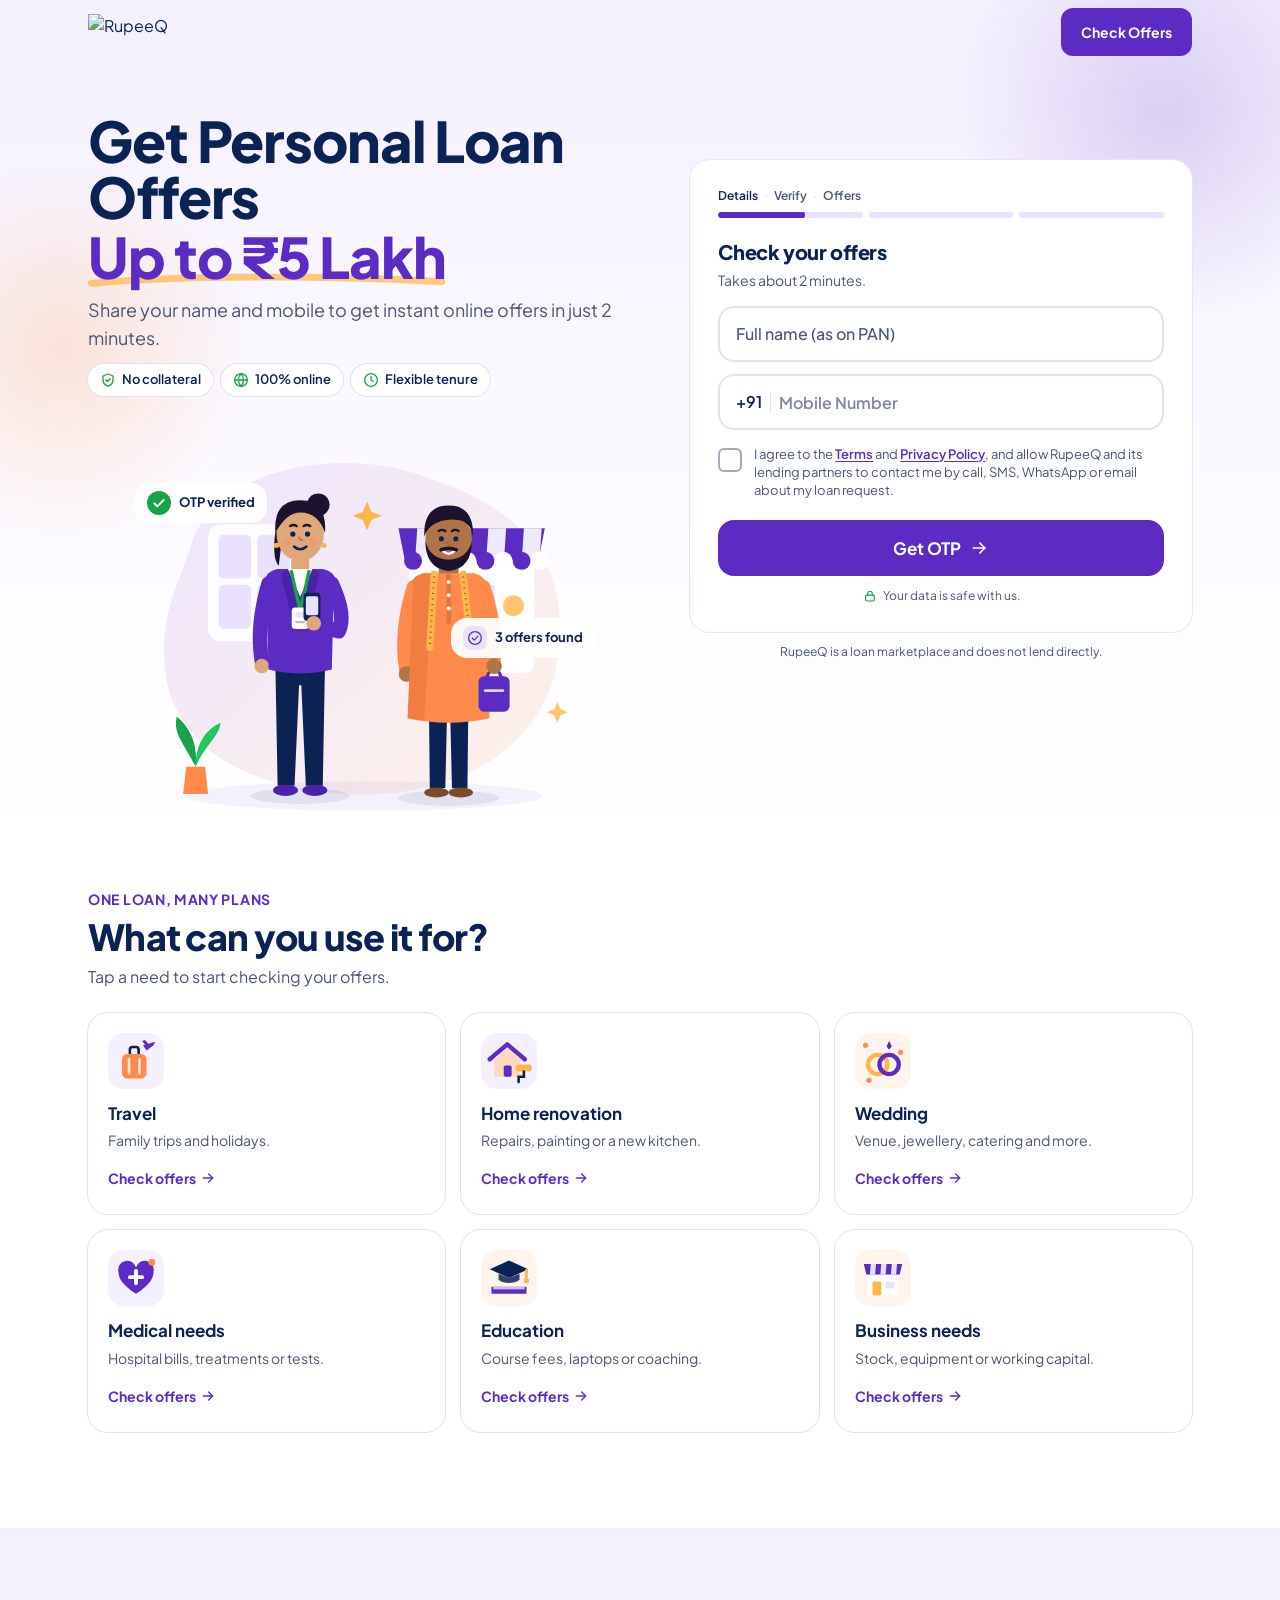
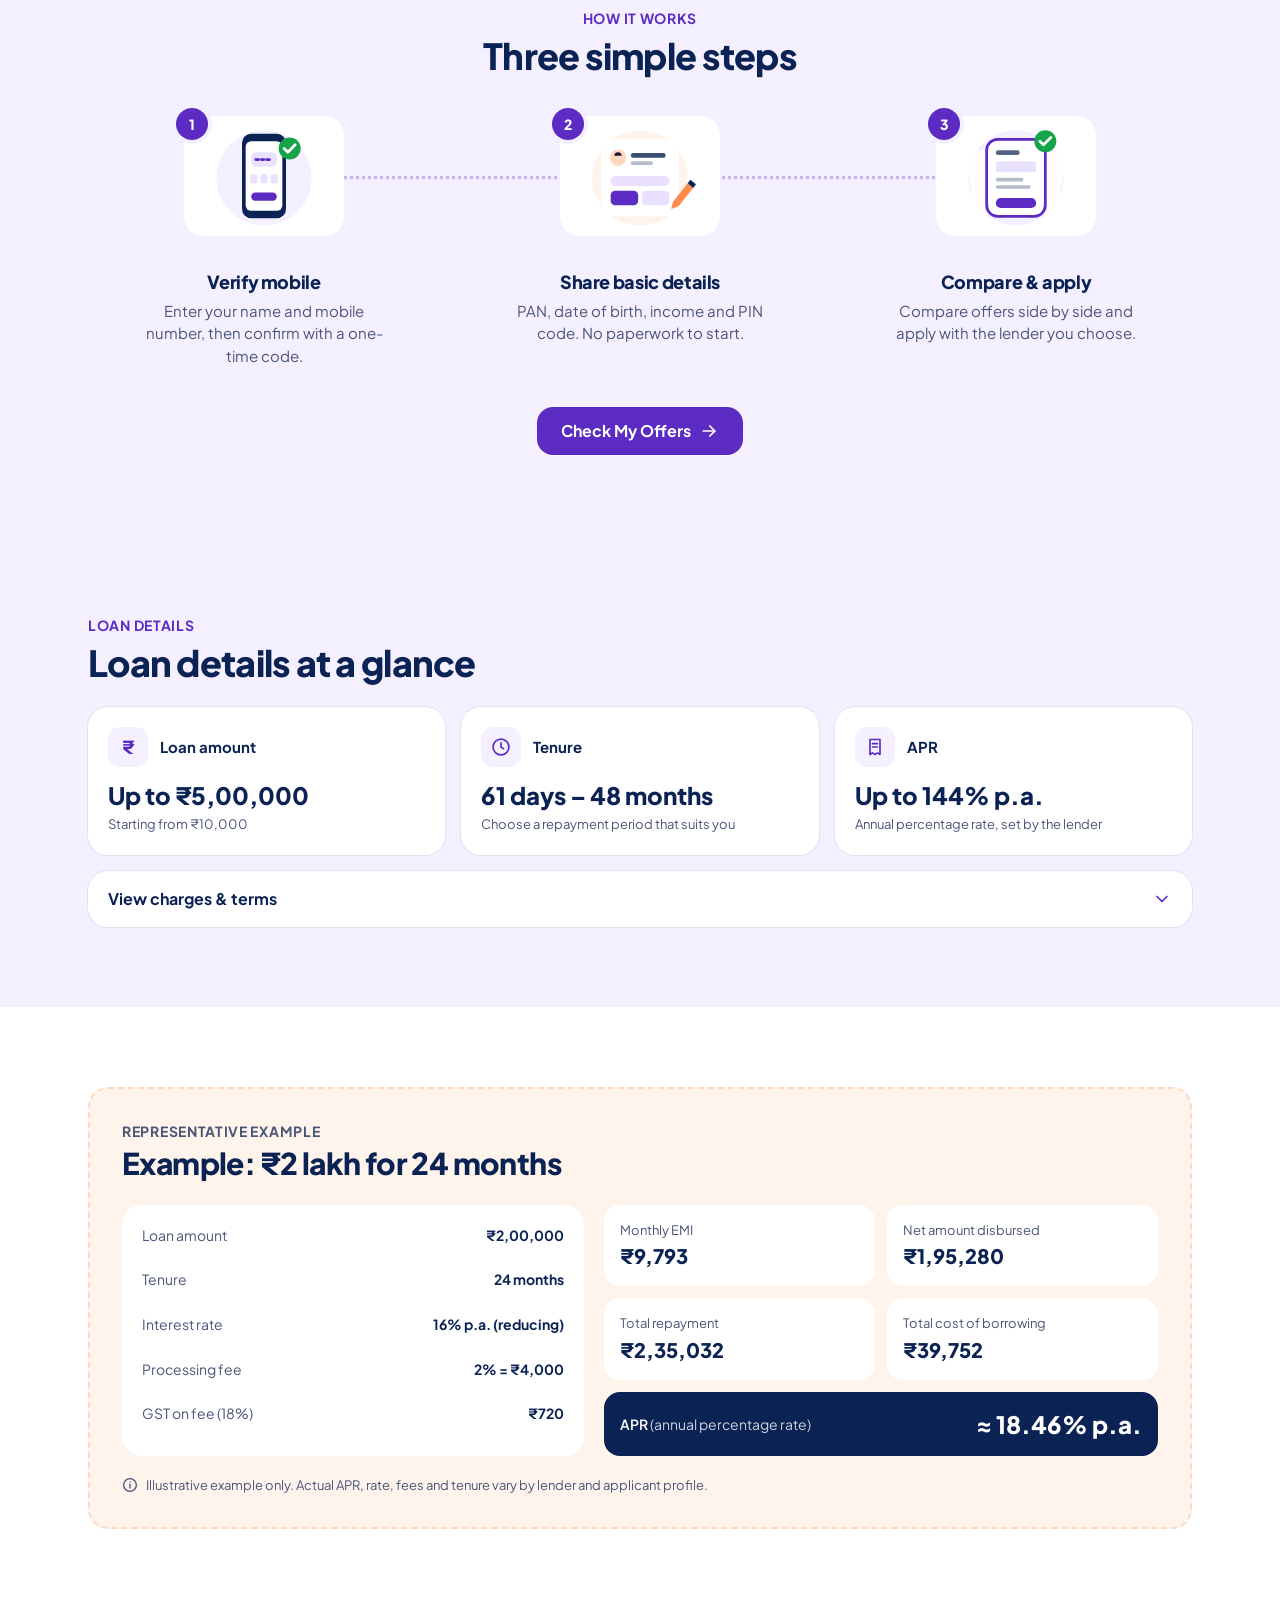
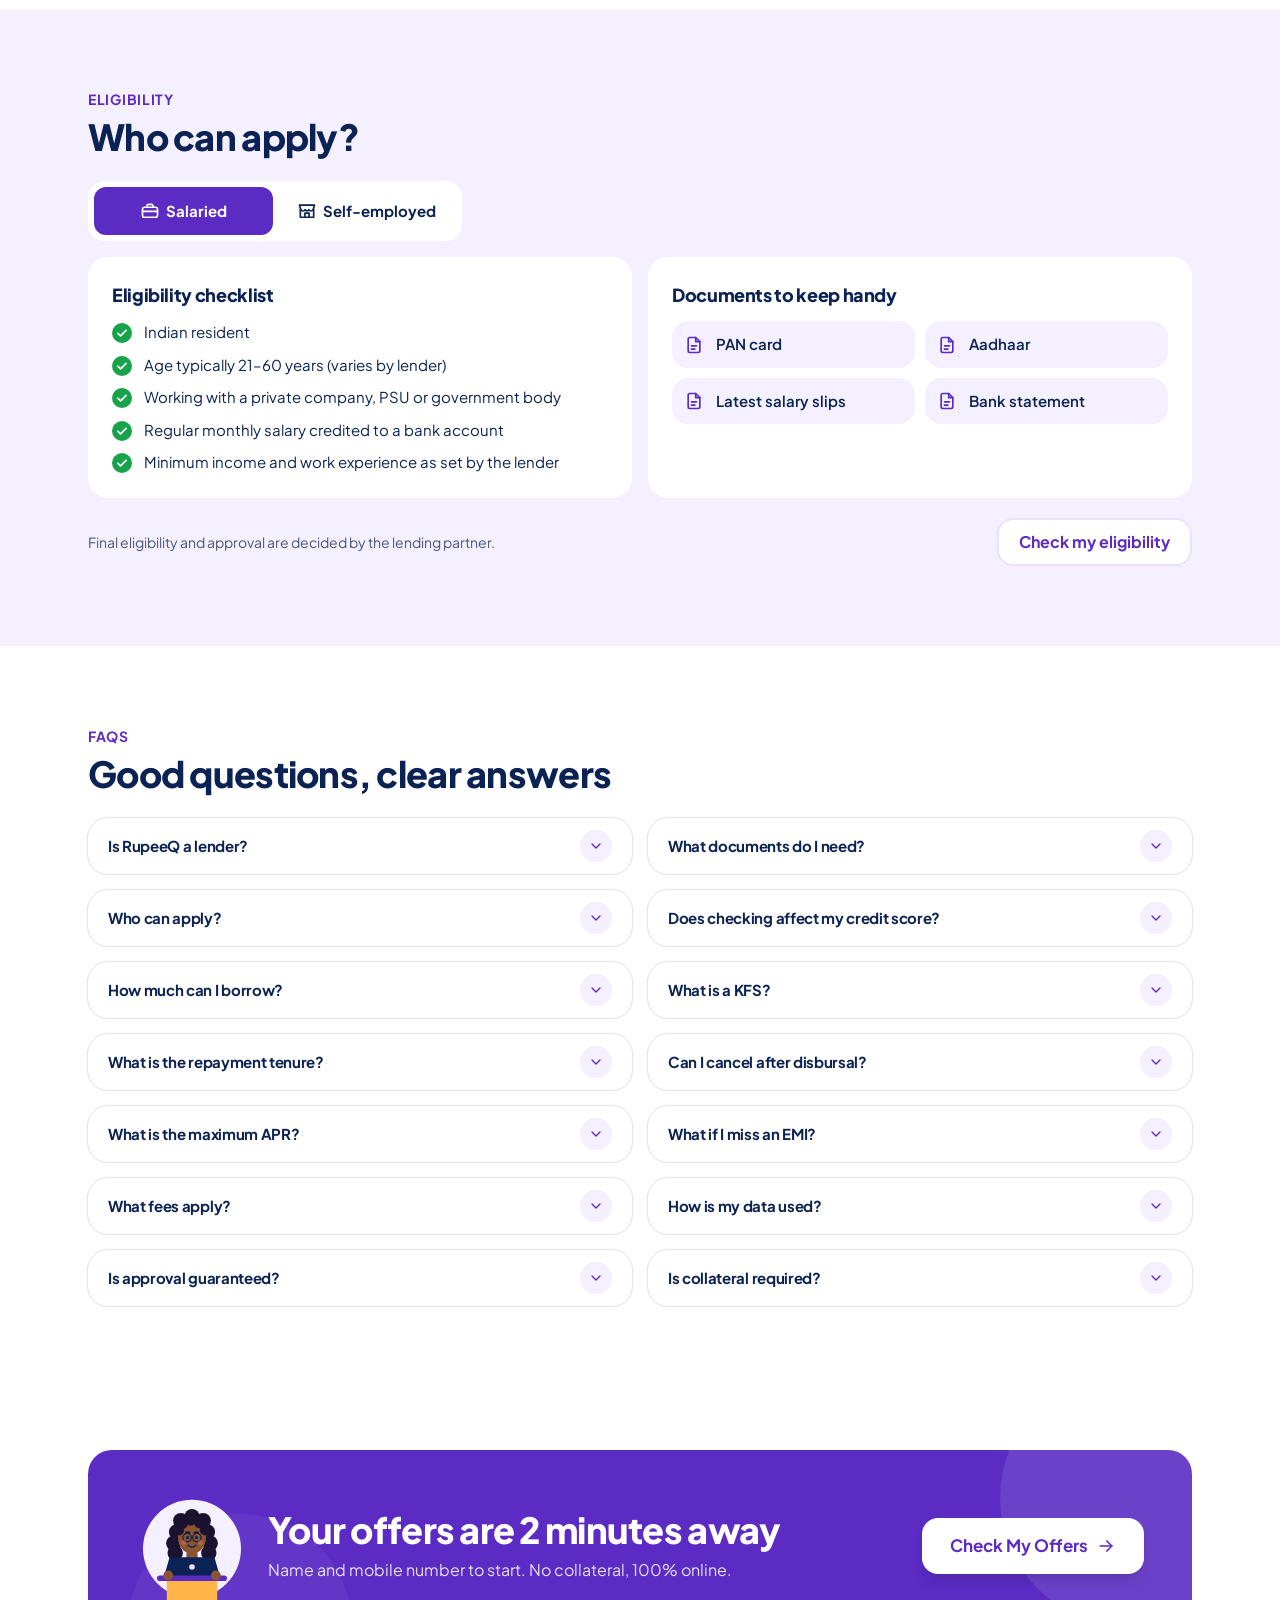
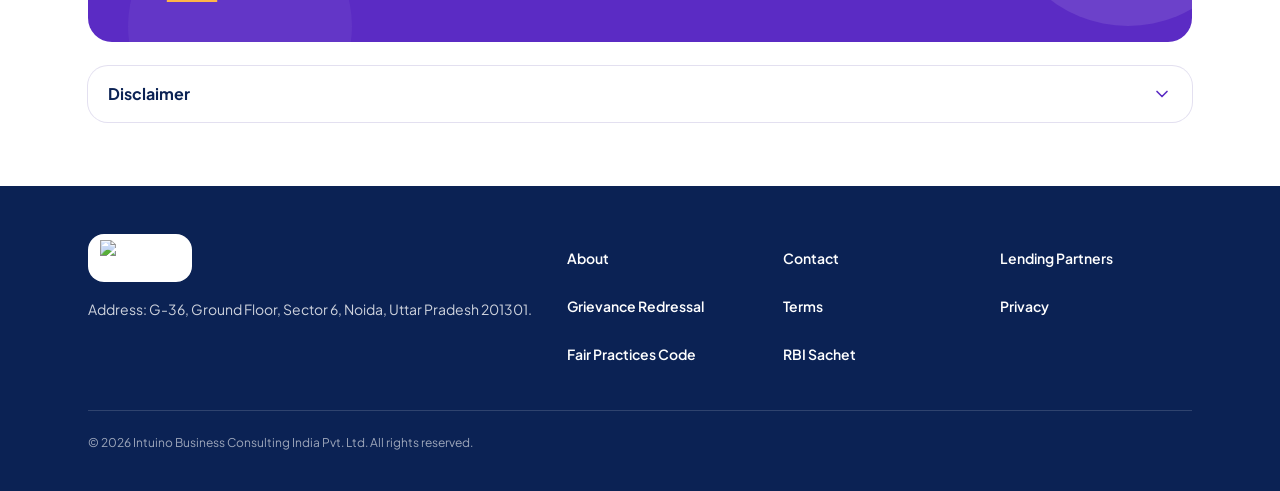
==== commit 91a1f863: "Use placeholder as the mobile field label Hide the floating "Mobile number" label (kept for screen r" ====
--- a/site/index.html
+++ b/site/index.html
@@ -72,7 +72,7 @@
             <p class="mt-3 max-w-xl text-[15px] leading-relaxed text-ink-soft sm:text-lg">
               Share your name and mobile to get instant online offers in just 2 minutes.
             </p>
-            <ul class="mt-3 flex flex-wrap gap-1.5 sm:gap-2" aria-label="Key features">
+            <ul class="rq-features mt-3 flex flex-wrap gap-1.5 sm:gap-2" aria-label="Key features">
               <li
                 class="flex items-center gap-1.5 rounded-full bg-white px-2.5 py-1 text-[13px] font-semibold text-ink ring-1 ring-line sm:px-3 sm:py-1.5"
               >
@@ -395,24 +395,20 @@
                       <div
                         class="group relative flex h-14 items-center rounded-2xl border-2 bg-white transition-colors border-line focus-within:border-brand hover:border-brand-100 focus-within:hover:border-brand"
                       >
-                        <span class="ml-4 flex items-center gap-2 pt-4 text-base font-semibold text-ink" aria-hidden="true"
+                        <span class="ml-4 flex items-center gap-2 text-base font-semibold text-ink" aria-hidden="true"
                           >+91<span class="h-5 w-px bg-line"></span></span
                         ><input
                           id="f-mobile"
-                          placeholder="10-digit number"
+                          placeholder="Mobile Number"
                           aria-invalid="false"
-                          class="peer h-full w-full rounded-2xl bg-transparent pt-4 text-base font-semibold text-ink outline-none pl-2 pr-4 placeholder:text-ink-soft/70"
+                          class="peer h-full w-full rounded-2xl bg-transparent text-base font-semibold text-ink outline-none pl-2 pr-4 placeholder:text-ink-soft/70"
                           inputmode="numeric"
                           autocomplete="tel-national"
                           enterkeyhint="next"
                           type="tel"
                           value=""
                           name="mobile"
-                        /><label
-                          for="f-mobile"
-                          class="pointer-events-none absolute left-4 top-2 text-xs font-medium text-ink-soft transition-all peer-focus:text-brand"
-                          >Mobile number</label
-                        >
+                        /><label for="f-mobile" class="sr-only">Mobile number</label>
                       </div>
                     </div>
                     <div>
--- a/site/css/site.css
+++ b/site/css/site.css
@@ -32,6 +32,25 @@
     background-color: rgb(255 255 255 / 0.6);
     -webkit-backdrop-filter: blur(18px) saturate(180%);
     backdrop-filter: blur(18px) saturate(180%);
+  }
+}
+
+/* Hero feature pills: three equal tiles in one row on phones */
+@media (max-width: 639.98px) {
+  .rq-features {
+    display: grid;
+    grid-template-columns: repeat(3, minmax(0, 1fr));
+    gap: 0.5rem;
+  }
+  .rq-features > li {
+    flex-direction: column;
+    justify-content: center;
+    gap: 0.25rem;
+    padding: 0.5rem 0.25rem;
+    border-radius: 0.875rem;
+    font-size: 12px;
+    line-height: 1.25;
+    text-align: center;
   }
 }
 
